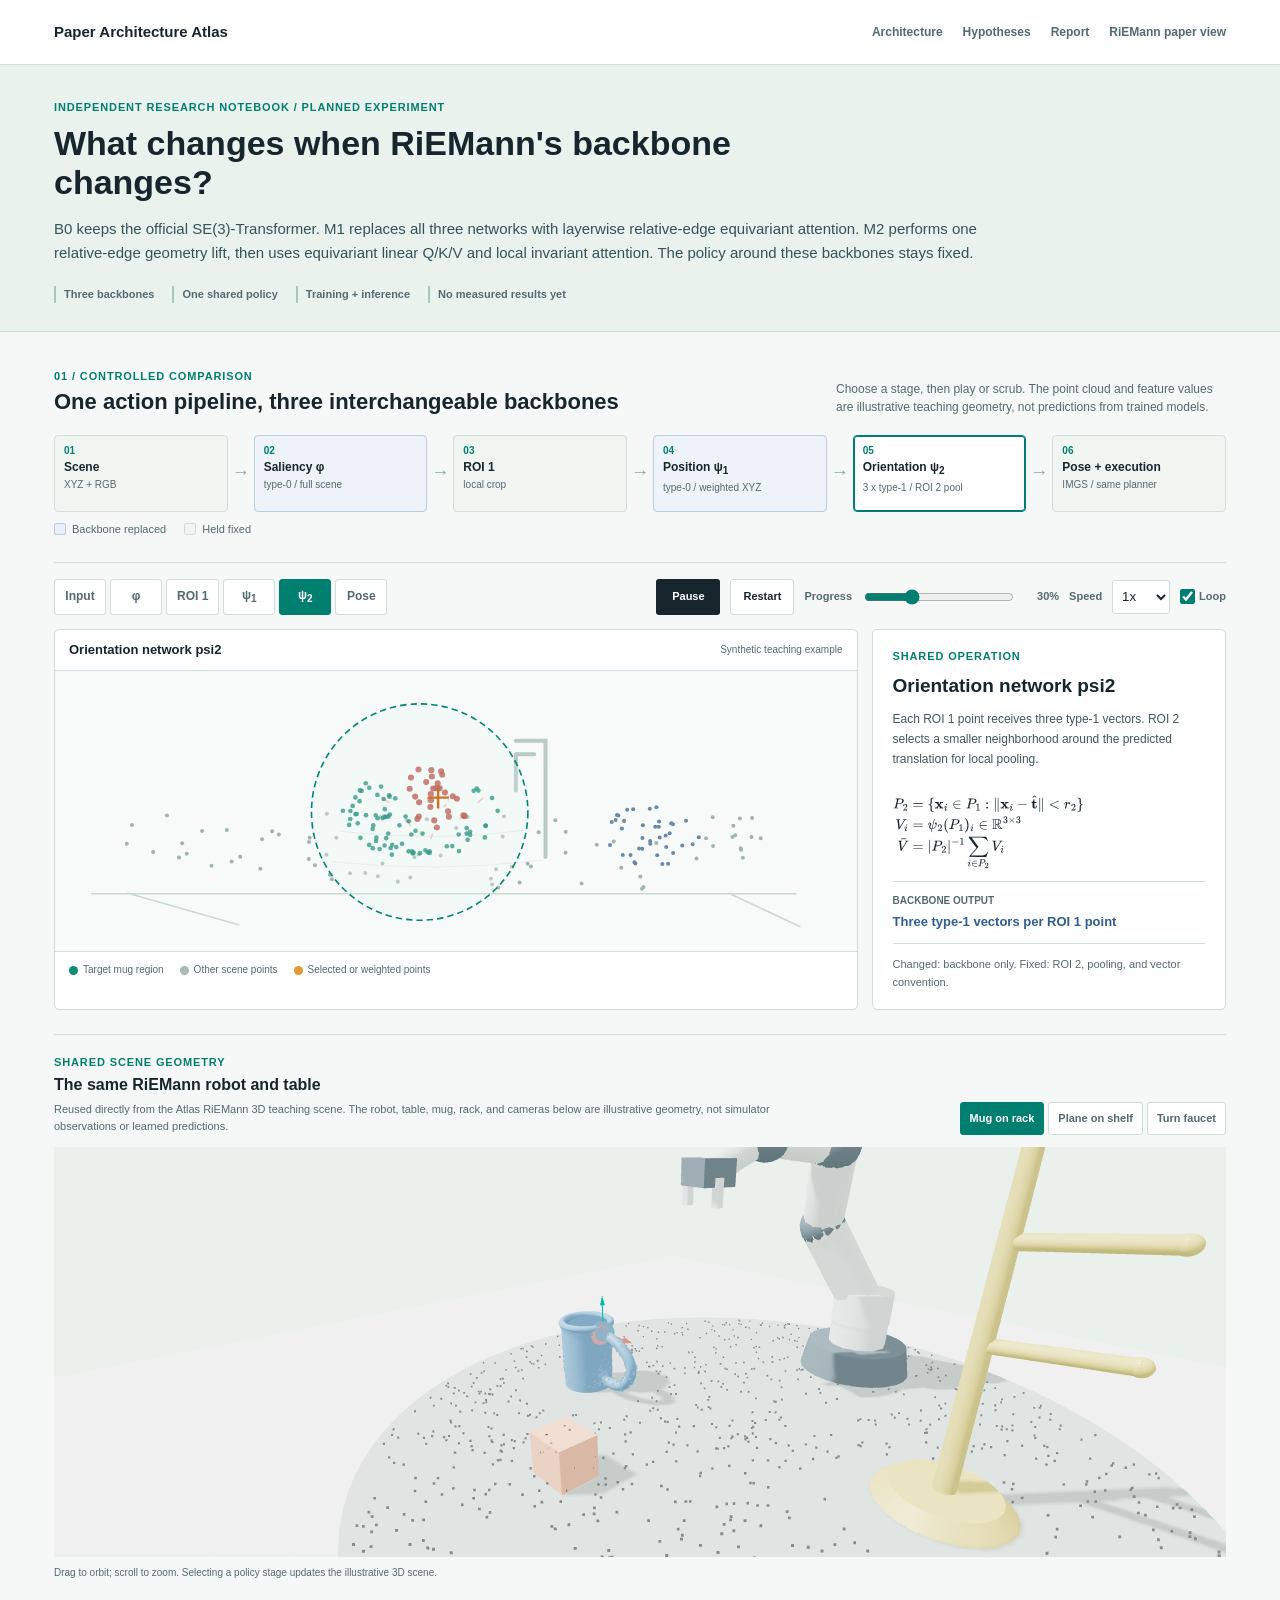
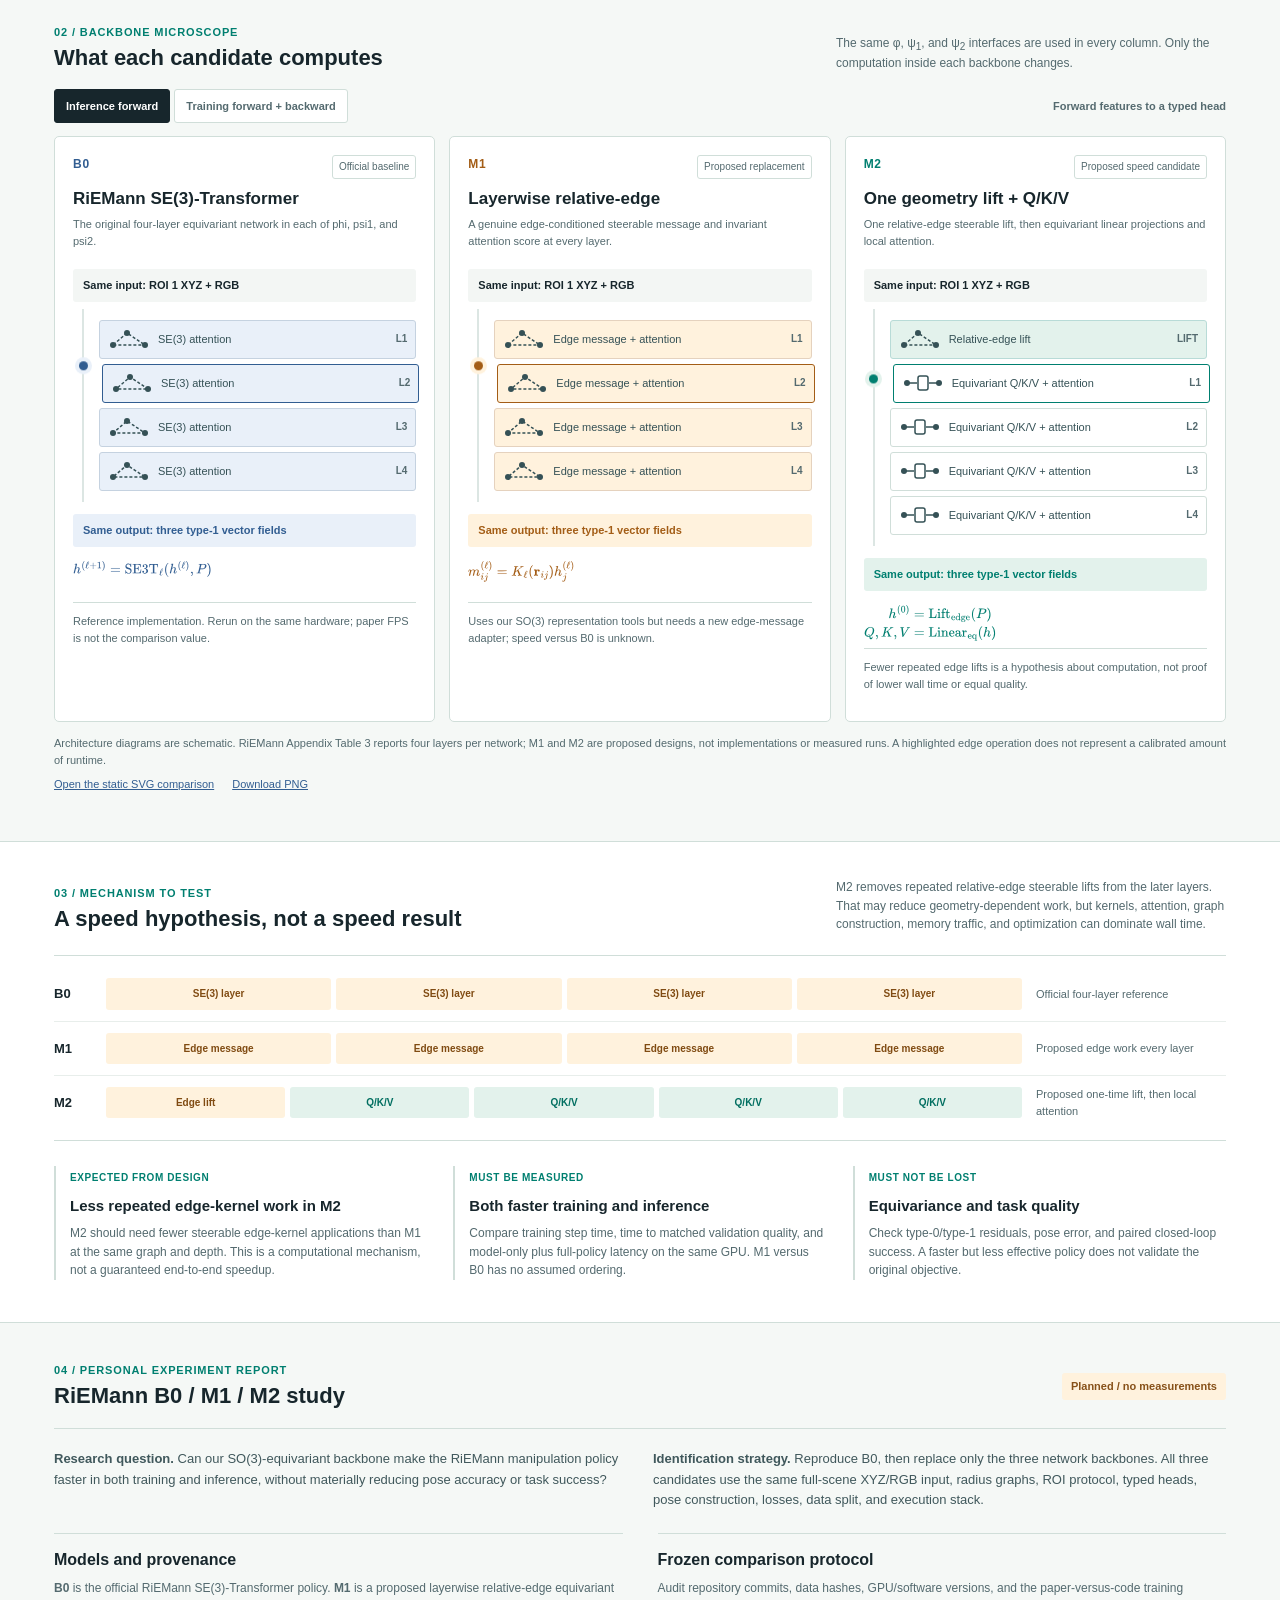
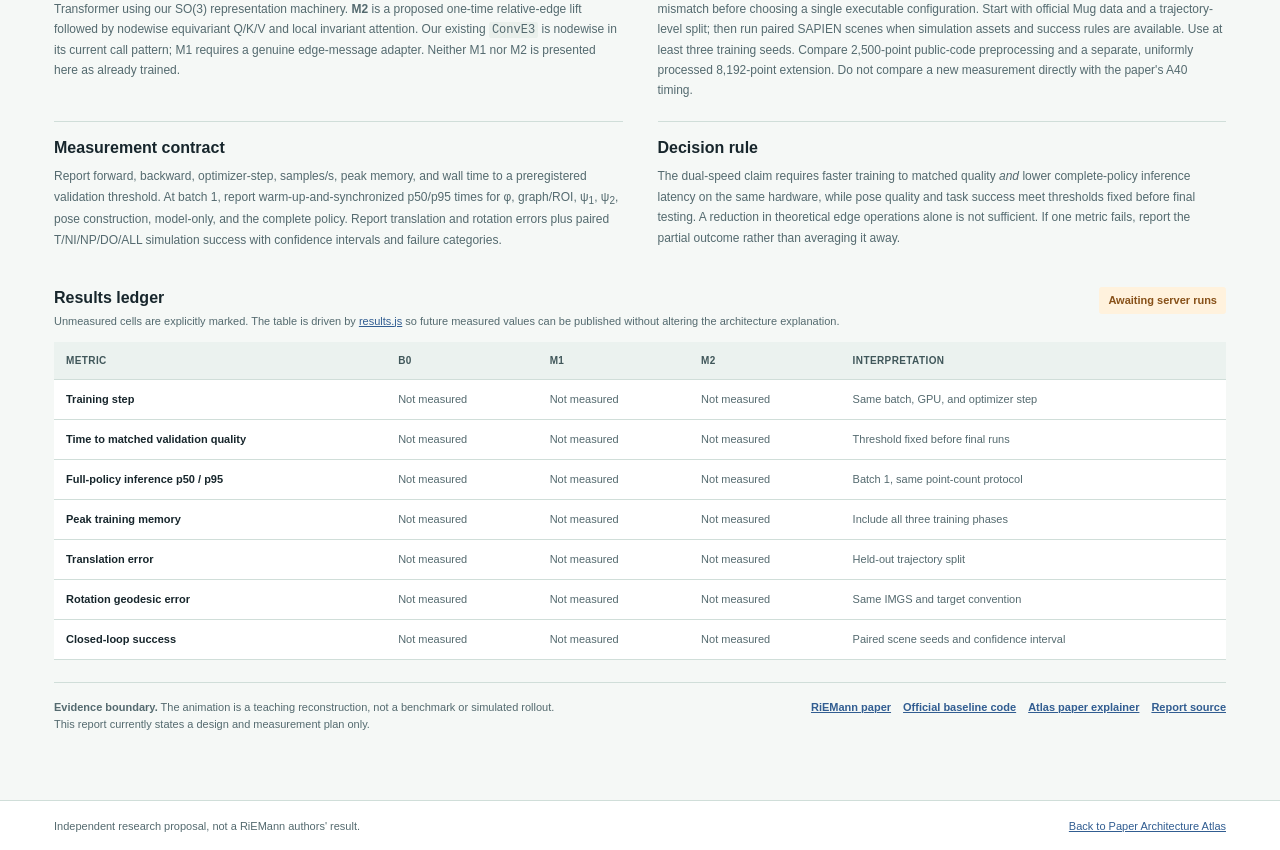
==== experiments/riemann-backbone-comparison/index.html @ 6e5f101c "Add RiEMann backbone experiment explorer" ====
<!doctype html>
<html lang="en">
<head>
  <meta charset="utf-8">
  <meta name="viewport" content="width=device-width, initial-scale=1">
  <meta name="description" content="An interactive research report comparing the RiEMann baseline with two proposed equivariant backbones.">
  <title>RiEMann B0 / M1 / M2 | Independent Experiment</title>
  <link rel="icon" href="../../favicon.svg" type="image/svg+xml">
  <link rel="stylesheet" href="styles.css?v=1">
  <script>window.MathJax = {tex: {inlineMath: [['\\(', '\\)']]}, svg: {fontCache: 'local'}, startup: {typeset: false}};</script>
  <script src="../../papers/riemann/vendor/three.min.js" defer></script>
  <script src="../../shared/riemann-scene3d.js?v=experiment-20261009" defer></script>
  <script src="../../papers/riemann/vendor/mathjax-tex-svg.min.js" defer></script>
  <script src="results.js?v=1" defer></script>
  <script src="app.js?v=1" defer></script>
</head>
<body>
  <header class="site-header">
    <div class="header-inner">
      <a class="brand" href="../../">Paper Architecture Atlas</a>
      <nav aria-label="Page navigation">
        <a href="#comparison">Architecture</a>
        <a href="#hypotheses">Hypotheses</a>
        <a href="#report">Report</a>
        <a href="../../papers/riemann/">RiEMann paper view</a>
      </nav>
    </div>
  </header>

  <main>
    <section class="intro" aria-labelledby="title">
      <div class="intro-inner">
        <div class="eyebrow">Independent research notebook / planned experiment</div>
        <h1 id="title">What changes when RiEMann's backbone changes?</h1>
        <p class="lead">B0 keeps the official SE(3)-Transformer. M1 replaces all three networks with layerwise relative-edge equivariant attention. M2 performs one relative-edge geometry lift, then uses equivariant linear Q/K/V and local invariant attention. The policy around these backbones stays fixed.</p>
        <div class="intro-meta"><span>Three backbones</span><span>One shared policy</span><span>Training + inference</span><span>No measured results yet</span></div>
      </div>
    </section>

    <section class="comparison content" id="comparison" aria-labelledby="comparison-title">
      <div class="section-heading"><div><div class="eyebrow">01 / Controlled comparison</div><h2 id="comparison-title">One action pipeline, three interchangeable backbones</h2></div><p>Choose a stage, then play or scrub. The point cloud and feature values are illustrative teaching geometry, not predictions from trained models.</p></div>
      <div class="pipeline" aria-label="Shared RiEMann policy pipeline">
        <div class="pipe-segment" data-pipe="input"><span class="pipe-index">01</span><strong>Scene</strong><small>XYZ + RGB</small></div>
        <div class="pipe-arrow" aria-hidden="true">&rarr;</div>
        <div class="pipe-segment replace" data-pipe="phi"><span class="pipe-index">02</span><strong>Saliency &phi;</strong><small>type-0 / full scene</small></div>
        <div class="pipe-arrow" aria-hidden="true">&rarr;</div>
        <div class="pipe-segment" data-pipe="roi1"><span class="pipe-index">03</span><strong>ROI 1</strong><small>local crop</small></div>
        <div class="pipe-arrow" aria-hidden="true">&rarr;</div>
        <div class="pipe-segment replace" data-pipe="psi1"><span class="pipe-index">04</span><strong>Position &psi;<sub>1</sub></strong><small>type-0 / weighted XYZ</small></div>
        <div class="pipe-arrow" aria-hidden="true">&rarr;</div>
        <div class="pipe-segment replace" data-pipe="psi2"><span class="pipe-index">05</span><strong>Orientation &psi;<sub>2</sub></strong><small>3 x type-1 / ROI 2 pool</small></div>
        <div class="pipe-arrow" aria-hidden="true">&rarr;</div>
        <div class="pipe-segment" data-pipe="pose"><span class="pipe-index">06</span><strong>Pose + execution</strong><small>IMGS / same planner</small></div>
      </div>
      <div class="pipeline-legend"><span><i class="legend-key replaced"></i>Backbone replaced</span><span><i class="legend-key fixed"></i>Held fixed</span></div>

      <div class="lab-toolbar">
        <div class="stage-buttons" role="group" aria-label="Inspect policy stage">
          <button type="button" data-stage="input" aria-pressed="false">Input</button>
          <button type="button" data-stage="phi" aria-pressed="true">&phi;</button>
          <button type="button" data-stage="roi1" aria-pressed="false">ROI 1</button>
          <button type="button" data-stage="psi1" aria-pressed="false">&psi;<sub>1</sub></button>
          <button type="button" data-stage="psi2" aria-pressed="false">&psi;<sub>2</sub></button>
          <button type="button" data-stage="pose" aria-pressed="false">Pose</button>
        </div>
        <div class="playback"><button type="button" id="play" aria-label="Play animation">Pause</button><button type="button" id="restart" aria-label="Restart animation">Restart</button><label for="scrub">Progress</label><input id="scrub" type="range" min="0" max="100" value="30"><output id="progress-value" for="scrub">30%</output><label for="speed">Speed</label><select id="speed" aria-label="Playback speed"><option value="0.5">0.5x</option><option value="1" selected>1x</option><option value="1.5">1.5x</option></select><label class="loop-label" for="loop"><input id="loop" type="checkbox" checked>Loop</label></div>
      </div>
      <div class="scene-grid">
        <div class="scene-wrap"><div class="scene-top"><strong id="scene-title">Saliency on the full scene</strong><span>Synthetic teaching example</span></div><svg id="scene" viewBox="0 0 1000 350" role="img" aria-label="Animated point cloud showing the selected RiEMann policy stage"><title>Illustrative policy representation</title><desc>Synthetic scene points change emphasis as saliency, region selection, translation, orientation, and final pose are inspected.</desc></svg><div class="scene-bottom"><span><i class="dot target"></i>Target mug region</span><span><i class="dot background"></i>Other scene points</span><span><i class="dot chosen"></i>Selected or weighted points</span></div></div>
        <aside class="stage-detail" aria-live="polite"><div class="eyebrow">Shared operation</div><h3 id="stage-title">Saliency network &phi;</h3><p id="stage-description"></p><div class="stage-formula" id="stage-formula" aria-label="Current stage equation"></div><div class="typed-output"><span>Backbone output</span><strong id="stage-output"></strong></div><p class="stage-boundary" id="stage-boundary"></p></aside>
      </div>
      <div class="robot-context"><div class="robot-heading"><div><div class="eyebrow">Shared scene geometry</div><h3>The same RiEMann robot and table</h3><p>Reused directly from the Atlas RiEMann 3D teaching scene. The robot, table, mug, rack, and cameras below are illustrative geometry, not simulator observations or learned predictions.</p></div><div class="task-buttons" role="group" aria-label="Illustrative manipulation task"><button type="button" data-task="mug" aria-pressed="true">Mug on rack</button><button type="button" data-task="plane" aria-pressed="false">Plane on shelf</button><button type="button" data-task="faucet" aria-pressed="false">Turn faucet</button></div></div><div id="robot-scene" role="img" aria-label="Reusable three-dimensional RiEMann robot and table scene"></div><p class="robot-hint">Drag to orbit; scroll to zoom. Selecting a policy stage updates the illustrative 3D scene.</p><p id="robot-error" role="alert" hidden>3D rendering is unavailable in this browser. The architecture and 2D policy animation above remain available.</p></div>

      <div class="section-heading backbone-heading"><div><div class="eyebrow">02 / Backbone microscope</div><h2>What each candidate computes</h2></div><p>The same &phi;, &psi;<sub>1</sub>, and &psi;<sub>2</sub> interfaces are used in every column. Only the computation inside each backbone changes.</p></div>
      <div class="mode-row"><div class="mode-buttons" role="group" aria-label="Inspect inference or training flow"><button type="button" data-mode="inference" aria-pressed="true">Inference forward</button><button type="button" data-mode="training" aria-pressed="false">Training forward + backward</button></div><span id="flow-phase" aria-live="polite">Forward features to a typed head</span></div>
      <div class="model-grid" id="model-grid"></div>
      <div class="training-flow" id="training-flow" hidden><div><b>Same demonstration supervision</b><span>Target center and orientation axes supervise the same type-0 and type-1 heads.</span></div><div><b>Same losses, reverse gradient flow</b><span>Gradients update each candidate backbone; discrete ROI selection remains a control boundary, not a gradient path.</span></div></div>
      <p class="diagram-note">Architecture diagrams are schematic. RiEMann Appendix Table 3 reports four layers per network; M1 and M2 are proposed designs, not implementations or measured runs. A highlighted edge operation does not represent a calibrated amount of runtime.</p>
      <div class="static-link"><a href="architecture.svg">Open the static SVG comparison</a><a href="architecture.png">Download PNG</a></div>
    </section>

    <section class="hypotheses-band" id="hypotheses" aria-labelledby="hypotheses-title"><div class="content">
      <div class="section-heading"><div><div class="eyebrow">03 / Mechanism to test</div><h2 id="hypotheses-title">A speed hypothesis, not a speed result</h2></div><p>M2 removes repeated relative-edge steerable lifts from the later layers. That may reduce geometry-dependent work, but kernels, attention, graph construction, memory traffic, and optimization can dominate wall time.</p></div>
      <div class="work-pattern" aria-label="Schematic placement of edge-conditioned operations">
        <div class="work-row"><b>B0</b><div class="work-slots"><span class="edge-slot">SE(3) layer</span><span class="edge-slot">SE(3) layer</span><span class="edge-slot">SE(3) layer</span><span class="edge-slot">SE(3) layer</span></div><small>Official four-layer reference</small></div>
        <div class="work-row"><b>M1</b><div class="work-slots"><span class="edge-slot">Edge message</span><span class="edge-slot">Edge message</span><span class="edge-slot">Edge message</span><span class="edge-slot">Edge message</span></div><small>Proposed edge work every layer</small></div>
        <div class="work-row"><b>M2</b><div class="work-slots"><span class="edge-slot">Edge lift</span><span class="linear-slot">Q/K/V</span><span class="linear-slot">Q/K/V</span><span class="linear-slot">Q/K/V</span><span class="linear-slot">Q/K/V</span></div><small>Proposed one-time lift, then local attention</small></div>
      </div>
      <div class="hypothesis-grid"><div><span class="hypothesis-label">Expected from design</span><h3>Less repeated edge-kernel work in M2</h3><p>M2 should need fewer steerable edge-kernel applications than M1 at the same graph and depth. This is a computational mechanism, not a guaranteed end-to-end speedup.</p></div><div><span class="hypothesis-label">Must be measured</span><h3>Both faster training and inference</h3><p>Compare training step time, time to matched validation quality, and model-only plus full-policy latency on the same GPU. M1 versus B0 has no assumed ordering.</p></div><div><span class="hypothesis-label">Must not be lost</span><h3>Equivariance and task quality</h3><p>Check type-0/type-1 residuals, pose error, and paired closed-loop success. A faster but less effective policy does not validate the original objective.</p></div></div>
    </div></section>

    <article class="report content" id="report" aria-labelledby="report-title">
      <div class="section-heading"><div><div class="eyebrow">04 / Personal experiment report</div><h2 id="report-title">RiEMann B0 / M1 / M2 study</h2></div><span class="status" id="report-status">Planned / no measurements</span></div>
      <div class="report-lead"><p><strong>Research question.</strong> Can our SO(3)-equivariant backbone make the RiEMann manipulation policy faster in both training and inference, without materially reducing pose accuracy or task success?</p><p><strong>Identification strategy.</strong> Reproduce B0, then replace only the three network backbones. All three candidates use the same full-scene XYZ/RGB input, radius graphs, ROI protocol, typed heads, pose construction, losses, data split, and execution stack.</p></div>
      <div class="report-sections">
        <section><h3>Models and provenance</h3><p><b>B0</b> is the official RiEMann SE(3)-Transformer policy. <b>M1</b> is a proposed layerwise relative-edge equivariant Transformer using our SO(3) representation machinery. <b>M2</b> is a proposed one-time relative-edge lift followed by nodewise equivariant Q/K/V and local invariant attention. Our existing <code>ConvE3</code> is nodewise in its current call pattern; M1 requires a genuine edge-message adapter. Neither M1 nor M2 is presented here as already trained.</p></section>
        <section><h3>Frozen comparison protocol</h3><p>Audit repository commits, data hashes, GPU/software versions, and the paper-versus-code training mismatch before choosing a single executable configuration. Start with official Mug data and a trajectory-level split; then run paired SAPIEN scenes when simulation assets and success rules are available. Use at least three training seeds. Compare 2,500-point public-code preprocessing and a separate, uniformly processed 8,192-point extension. Do not compare a new measurement directly with the paper's A40 timing.</p></section>
        <section><h3>Measurement contract</h3><p>Report forward, backward, optimizer-step, samples/s, peak memory, and wall time to a preregistered validation threshold. At batch 1, report warm-up-and-synchronized p50/p95 times for &phi;, graph/ROI, &psi;<sub>1</sub>, &psi;<sub>2</sub>, pose construction, model-only, and the complete policy. Report translation and rotation errors plus paired T/NI/NP/DO/ALL simulation success with confidence intervals and failure categories.</p></section>
        <section><h3>Decision rule</h3><p>The dual-speed claim requires faster training to matched quality <em>and</em> lower complete-policy inference latency on the same hardware, while pose quality and task success meet thresholds fixed before final testing. A reduction in theoretical edge operations alone is not sufficient. If one metric fails, report the partial outcome rather than averaging it away.</p></section>
      </div>
      <div class="results-head"><div><h3>Results ledger</h3><p>Unmeasured cells are explicitly marked. The table is driven by <a href="results.js">results.js</a> so future measured values can be published without altering the architecture explanation.</p></div><span class="pending-mark">Awaiting server runs</span></div>
      <div class="table-scroll"><table class="results-table"><thead><tr><th scope="col">Metric</th><th scope="col">B0</th><th scope="col">M1</th><th scope="col">M2</th><th scope="col">Interpretation</th></tr></thead><tbody id="results-body"></tbody></table></div>
      <div class="report-footer"><p><strong>Evidence boundary.</strong> The animation is a teaching reconstruction, not a benchmark or simulated rollout. This report currently states a design and measurement plan only.</p><div class="source-links"><a href="https://arxiv.org/abs/2403.19460" target="_blank" rel="noopener noreferrer">RiEMann paper</a><a href="https://github.com/HeegerGao/RiEMann" target="_blank" rel="noopener noreferrer">Official baseline code</a><a href="../../papers/riemann/">Atlas paper explainer</a><a href="REPORT.md">Report source</a></div></div>
    </article>
  </main>
  <footer><div class="footer-inner"><span>Independent research proposal, not a RiEMann authors' result.</span><a href="../../">Back to Paper Architecture Atlas</a></div></footer>
</body>
</html>
---- experiments/riemann-backbone-comparison/styles.css ----
:root{--ink:#17262c;--muted:#546a6f;--line:#d0ded9;--paper:#f5f8f6;--white:#fff;--teal:#007f70;--teal-soft:#e3f2ec;--blue:#315d91;--blue-soft:#e9f0f9;--amber:#a35d16;--amber-soft:#fff2dd;--coral:#b84d43;--coral-soft:#faecea}
*{box-sizing:border-box}
html{scroll-behavior:smooth}
body{margin:0;background:var(--paper);color:var(--ink);font:14px/1.55 -apple-system,BlinkMacSystemFont,"Segoe UI",sans-serif}
button,input{font:inherit}
button{cursor:pointer}
button:focus-visible,input:focus-visible,a:focus-visible{outline:3px solid #76b8a9;outline-offset:3px}
a{color:var(--blue)}
h1,h2,h3,p{margin-top:0}
h1{font-size:34px;line-height:1.14;letter-spacing:0;margin:8px 0 15px;max-width:800px}
h2{font-size:22px;line-height:1.3;margin:3px 0 0;letter-spacing:0}
h3{font-size:16px;line-height:1.35;letter-spacing:0}
.content,.header-inner,.intro-inner,.footer-inner{max-width:1220px;margin:auto}
.site-header{background:var(--white);border-bottom:1px solid var(--line)}
.header-inner{min-height:64px;padding:0 24px;display:flex;align-items:center;justify-content:space-between;gap:22px}
.brand{font-size:15px;font-weight:750;text-decoration:none;color:var(--ink);white-space:nowrap}
nav{display:flex;align-items:center;gap:20px;flex-wrap:wrap}
nav a{text-decoration:none;color:var(--muted);font-size:12px;font-weight:650}
nav a:hover{color:var(--teal)}
.eyebrow{font-size:11px;font-weight:800;letter-spacing:.08em;text-transform:uppercase;color:var(--teal)}
.intro{background:#eaf2ee;border-bottom:1px solid var(--line)}
.intro-inner{padding:34px 24px 28px}
.lead{font-size:15px;line-height:1.65;max-width:940px;color:#355257;margin-bottom:0}
.intro-meta{display:flex;gap:18px;flex-wrap:wrap;margin-top:20px;color:var(--muted);font-size:11px;font-weight:700}
.intro-meta span{border-left:2px solid #a6c9be;padding-left:8px}
.comparison{padding:36px 24px 48px}
.section-heading{display:flex;justify-content:space-between;align-items:end;gap:30px;margin-bottom:18px}
.section-heading p{color:var(--muted);font-size:12px;max-width:390px;margin:0}
.pipeline{display:flex;align-items:stretch;gap:4px;width:100%}
.pipe-segment{min-width:0;flex:1;background:#f1f5f2;border:1px solid var(--line);border-radius:4px;padding:9px 9px 8px;min-height:77px;display:flex;flex-direction:column;transition:background .25s,border-color .25s,box-shadow .25s}
.pipe-segment.replace{background:#edf3f9;border-color:#b8cde1}
.pipe-segment.is-active{background:#fff;border-color:var(--teal);box-shadow:inset 0 0 0 1px var(--teal)}
.pipe-index{font-size:10px;font-weight:800;color:var(--teal);line-height:1.1}
.pipe-segment strong{font-size:12px;line-height:1.25;margin:4px 0}
.pipe-segment small{font-size:10px;color:var(--muted);line-height:1.25}
.pipe-arrow{align-self:center;color:#8ba5a3;font-size:18px;flex:none}
.pipeline-legend{display:flex;gap:18px;margin:9px 0 24px;font-size:11px;color:var(--muted)}
.pipeline-legend span{display:inline-flex;gap:6px;align-items:center}
.legend-key{width:12px;height:12px;border-radius:2px;border:1px solid var(--line)}
.legend-key.replaced{background:var(--blue-soft);border-color:#b8cde1}
.legend-key.fixed{background:#f1f5f2}
.lab-toolbar{display:flex;align-items:center;justify-content:space-between;gap:20px;flex-wrap:wrap;border-top:1px solid var(--line);padding-top:16px;margin-bottom:14px}
.stage-buttons{display:flex;flex-wrap:wrap;gap:4px}
.stage-buttons button{background:var(--white);color:var(--muted);border:1px solid var(--line);border-radius:3px;min-width:52px;height:36px;padding:0 10px;font-weight:700;font-size:12px}
.stage-buttons button[aria-pressed="true"]{background:var(--teal);border-color:var(--teal);color:var(--white)}
.playback{display:flex;align-items:center;gap:10px;font-size:11px;color:var(--muted);font-weight:700}
.playback button{height:36px;min-width:64px;background:var(--ink);color:var(--white);border:0;border-radius:3px;padding:0 12px;font-weight:700}
.playback #restart{background:var(--white);color:var(--ink);border:1px solid var(--line)}
.playback input{width:150px;accent-color:var(--teal)}
.playback output{min-width:33px;text-align:right;font-variant-numeric:tabular-nums}
.playback select{height:34px;border:1px solid var(--line);background:var(--white);color:var(--ink);border-radius:3px;padding:0 5px}
.loop-label{display:flex;align-items:center;gap:4px;white-space:nowrap}
.loop-label input{width:15px;height:15px;margin:0}
.scene-grid{display:grid;grid-template-columns:minmax(0,1.7fr) minmax(250px,.75fr);gap:14px}
.scene-wrap{background:#fff;border:1px solid var(--line);border-radius:5px;min-width:0;overflow:hidden}
.scene-top,.scene-bottom{display:flex;align-items:center;justify-content:space-between;gap:12px;flex-wrap:wrap;padding:10px 14px}
.scene-top{border-bottom:1px solid var(--line)}
.scene-top strong{font-size:13px}
.scene-top span,.scene-bottom{font-size:10px;color:var(--muted)}
.scene-bottom{border-top:1px solid var(--line);justify-content:flex-start;gap:16px}
.scene-bottom span{display:flex;align-items:center;gap:5px}
.dot{display:inline-block;width:9px;height:9px;border-radius:50%;background:#a8bbb8}
.dot.target{background:#0a8b76}.dot.chosen{background:#e39a35}
#scene{display:block;width:100%;height:auto;aspect-ratio:1000/350;background:#f7faf8}
.stage-detail{padding:18px 20px;background:var(--white);border:1px solid var(--line);border-radius:5px;display:flex;flex-direction:column}
.stage-detail h3{font-size:19px;margin:8px 0 12px}
.stage-detail p{font-size:12px;color:#40585c;line-height:1.65}
.stage-formula{font-size:12px;color:var(--ink);padding:12px 0;min-height:52px;overflow-x:auto}
.stage-formula mjx-container{margin:0!important}
.typed-output{border-top:1px solid var(--line);border-bottom:1px solid var(--line);padding:11px 0;margin-top:auto;display:flex;flex-direction:column;gap:3px}
.typed-output span{font-size:10px;color:var(--muted);text-transform:uppercase;font-weight:800}
.typed-output strong{font-size:13px;color:var(--blue)}
.stage-detail .stage-boundary{margin:11px 0 0;color:var(--muted);font-size:11px}
.robot-context{margin-top:24px;padding-top:19px;border-top:1px solid var(--line)}
.robot-heading{display:flex;align-items:end;justify-content:space-between;gap:18px;margin-bottom:12px}
.robot-heading h3{font-size:16px;margin:3px 0 5px}
.robot-heading p{font-size:11px;color:var(--muted);max-width:720px;margin:0}
.task-buttons{display:flex;gap:4px;flex-wrap:wrap}
.task-buttons button{background:var(--white);border:1px solid var(--line);border-radius:3px;padding:7px 9px;color:var(--muted);font-size:11px;font-weight:700;white-space:nowrap}
.task-buttons button[aria-pressed="true"]{background:var(--teal);border-color:var(--teal);color:var(--white)}
#robot-scene{position:relative;width:100%;height:410px;background:#eaf0ec;overflow:hidden}
#robot-scene canvas{display:block;width:100%;height:100%;touch-action:none}
.robot-hint{font-size:10px;color:var(--muted);margin:8px 0 0}
#robot-error{font-size:11px;color:var(--coral);margin:8px 0}
.backbone-heading{margin-top:44px}
.mode-row{display:flex;align-items:center;justify-content:space-between;gap:15px;margin:-2px 0 13px;flex-wrap:wrap}
.mode-buttons{display:flex;gap:4px}
.mode-buttons button{height:34px;padding:0 11px;border:1px solid var(--line);border-radius:3px;background:var(--white);color:var(--muted);font-size:11px;font-weight:750}
.mode-buttons button[aria-pressed="true"]{background:var(--ink);border-color:var(--ink);color:var(--white)}
#flow-phase{font-size:11px;color:var(--muted);font-weight:700}
.model-grid{display:grid;grid-template-columns:repeat(3,minmax(0,1fr));gap:14px}
.model-card{position:relative;overflow:hidden;background:var(--white);border:1px solid var(--line);border-radius:5px;min-width:0;padding:18px 18px 15px}
.model-card[data-model="B0"]{--model:#315d91;--model-soft:#e9f0f9}
.model-card[data-model="M1"]{--model:#a35d16;--model-soft:#fff2dd}
.model-card[data-model="M2"]{--model:#007f70;--model-soft:#e3f2ec}
.model-head{display:flex;align-items:start;justify-content:space-between;gap:8px}
.model-code{font-size:12px;font-weight:800;color:var(--model);letter-spacing:.06em}
.model-kind{font-size:10px;color:var(--muted);border:1px solid var(--line);padding:3px 6px;border-radius:3px;white-space:nowrap}
.model-card h3{font-size:17px;margin:9px 0 5px}
.model-sub{font-size:11px;color:var(--muted);min-height:36px;margin-bottom:17px}
.model-input,.model-output{padding:8px 10px;border-radius:3px;background:#f3f6f4;font-size:11px;font-weight:700;color:var(--ink)}
.model-output{background:var(--model-soft);color:var(--model);margin-top:12px}
.operator-stack{position:relative;padding:6px 0 6px 15px;border-left:2px solid #dce6e3;margin:7px 0 7px 9px}
.operator{position:relative;min-height:39px;display:flex;align-items:center;gap:8px;padding:4px 8px;margin:5px 0;border:1px solid var(--line);border-radius:3px;font-size:11px;color:#355156;transition:background .18s,border-color .18s,transform .18s}
.operator.edge{background:var(--model-soft);border-color:color-mix(in srgb,var(--model) 28%,white)}
.operator.is-pulsing{border-color:var(--model);transform:translateX(3px)}
.operator svg{width:42px;height:26px;flex:none;overflow:visible}
.operator .layer-number{margin-left:auto;color:var(--muted);font-size:10px;font-weight:800}
.operator-stack .signal{position:absolute;z-index:3;width:9px;height:9px;border-radius:50%;background:var(--model);left:-5.5px;top:0;box-shadow:0 0 0 4px var(--model-soft);transform:translateY(var(--signal-y,0px));will-change:transform}
.model-card.is-backward .operator-stack .signal{background:var(--coral);box-shadow:0 0 0 4px var(--coral-soft)}
.model-card.is-backward .operator.is-pulsing{border-color:var(--coral);background:var(--coral-soft)}
.model-card.is-irrelevant .signal{visibility:hidden}
.model-card.is-irrelevant .operator{opacity:.65}
.model-equation{font:11px/1.5 ui-monospace,SFMono-Regular,Consolas,monospace;color:var(--model);margin:14px 0 0;min-height:33px}
.model-equation mjx-container{font-size:105%!important;color:var(--model)}
.model-caution{border-top:1px solid var(--line);padding-top:10px;color:var(--muted);font-size:11px;min-height:58px;margin:8px 0 0}
.training-flow{display:grid;grid-template-columns:1fr 1fr;gap:18px;margin-top:13px;padding:12px 0;border-top:1px solid var(--line);border-bottom:1px solid var(--line)}
.training-flow[hidden]{display:none}
.training-flow>div{display:flex;flex-direction:column;border-left:2px solid var(--coral);padding-left:10px}
.training-flow b{font-size:11px}
.training-flow span{font-size:11px;color:var(--muted)}
.diagram-note{font-size:11px;color:var(--muted);margin:13px 0 0}
.static-link{display:flex;gap:18px;margin-top:7px;font-size:11px}
.hypotheses-band{background:#fff;border-top:1px solid var(--line);border-bottom:1px solid var(--line)}
.hypotheses-band .content{padding:36px 24px 42px}
.work-pattern{border-top:1px solid var(--line);border-bottom:1px solid var(--line);padding:11px 0;margin:21px 0 25px}
.work-row{display:grid;grid-template-columns:38px minmax(0,1fr) 190px;gap:14px;align-items:center;min-height:54px}
.work-row+.work-row{border-top:1px solid #e8eeeb}
.work-row b{font-size:13px}
.work-row small{font-size:11px;color:var(--muted)}
.work-slots{display:flex;gap:5px}
.work-slots span{min-width:0;flex:1;text-align:center;padding:8px 3px;border-radius:3px;font-size:10px;font-weight:700;white-space:nowrap}
.edge-slot{background:var(--amber-soft);color:#804b12}
.linear-slot{background:var(--teal-soft);color:#006e60}
.hypothesis-grid{display:grid;grid-template-columns:repeat(3,minmax(0,1fr));gap:26px}
.hypothesis-grid>div{border-left:2px solid var(--line);padding-left:14px}
.hypothesis-label{color:var(--teal);font-size:10px;font-weight:800;text-transform:uppercase;letter-spacing:.06em}
.hypothesis-grid h3{font-size:15px;margin:8px 0}
.hypothesis-grid p{font-size:12px;color:var(--muted);margin:0}
.report{padding:39px 24px 55px}
.report .section-heading{align-items:center}
.status,.pending-mark{font-size:11px;font-weight:750;color:#875119;background:var(--amber-soft);padding:5px 9px;border-radius:3px;white-space:nowrap}
.report-lead{display:grid;grid-template-columns:1fr 1fr;gap:26px;border-top:1px solid var(--line);padding-top:20px}
.report-lead p{font-size:13px;color:#40585c}
.report-sections{display:grid;grid-template-columns:1fr 1fr;gap:8px 35px;margin-top:10px}
.report-sections section{border-top:1px solid var(--line);padding-top:15px}
.report-sections h3{margin-bottom:8px}
.report-sections p{color:var(--muted);font-size:12px;line-height:1.7}
code{font:12px ui-monospace,SFMono-Regular,Consolas,monospace;background:#eaf0ec;padding:1px 3px;border-radius:2px}
.results-head{display:flex;justify-content:space-between;align-items:start;gap:20px;margin:25px 0 12px}
.results-head h3{margin-bottom:4px}
.results-head p{font-size:11px;color:var(--muted);margin:0}
.table-scroll{overflow-x:auto}
.results-table{border-collapse:collapse;width:100%;min-width:650px;background:var(--white);font-size:11px}
.results-table th,.results-table td{padding:11px 12px;border-bottom:1px solid var(--line);text-align:left;vertical-align:top}
.results-table th{background:#ebf2ef;color:#40575a;text-transform:uppercase;font-size:10px;letter-spacing:.04em}
.results-table td:nth-child(2),.results-table td:nth-child(3),.results-table td:nth-child(4){font-variant-numeric:tabular-nums;white-space:nowrap;color:var(--muted)}
.results-table td:first-child{font-weight:700}
.results-table td:last-child{color:var(--muted)}
.report-footer{border-top:1px solid var(--line);margin-top:22px;padding-top:16px;display:flex;justify-content:space-between;gap:22px;align-items:start}
.report-footer p{font-size:11px;color:var(--muted);max-width:510px}
.source-links{display:flex;flex-wrap:wrap;gap:12px;font-size:11px;font-weight:700}
footer{background:#fff;border-top:1px solid var(--line)}
.footer-inner{padding:17px 24px;display:flex;justify-content:space-between;gap:15px;font-size:11px;color:var(--muted)}
@media(max-width:980px){.pipeline{overflow-x:auto;padding-bottom:5px}.pipe-segment{flex:0 0 132px}.model-grid{gap:9px}.model-card{padding:13px}.work-row{grid-template-columns:38px minmax(0,1fr)}.work-row small{grid-column:2;margin-top:-7px;margin-bottom:5px}}
@media(max-width:760px){.header-inner{padding:12px 15px;align-items:start;flex-direction:column;gap:8px}nav{gap:14px}.intro-inner{padding:25px 15px}.intro h1{font-size:28px}.comparison,.hypotheses-band .content,.report{padding:28px 15px}.section-heading{display:block}.section-heading p{max-width:none;margin-top:10px}.scene-grid{grid-template-columns:1fr}#scene{aspect-ratio:500/250}.stage-detail{min-height:195px}.robot-heading{display:block}.task-buttons{margin-top:12px}#robot-scene{height:300px}.model-grid{grid-template-columns:1fr}.model-sub,.model-caution,.model-equation{min-height:0}.hypothesis-grid,.training-flow{grid-template-columns:1fr;gap:15px}.report-lead,.report-sections{grid-template-columns:1fr;gap:4px}.report-footer{display:block}.footer-inner{display:block;padding:15px}.footer-inner a{display:block;margin-top:6px}}
@media(max-width:440px){.intro h1{font-size:25px}.stage-buttons{width:100%}.stage-buttons button{flex:1;min-width:42px;padding:0 5px}.playback{width:100%;flex-wrap:wrap}.playback input[type=range]{flex:1;min-width:70px}.scene-top,.scene-bottom{padding:8px 10px}.results-head{display:block}.pending-mark{display:inline-block;margin-top:10px}.work-slots span{font-size:9px;padding:8px 1px}}
@media(prefers-reduced-motion:reduce){html{scroll-behavior:auto}.operator,.pipe-segment{transition:none}}
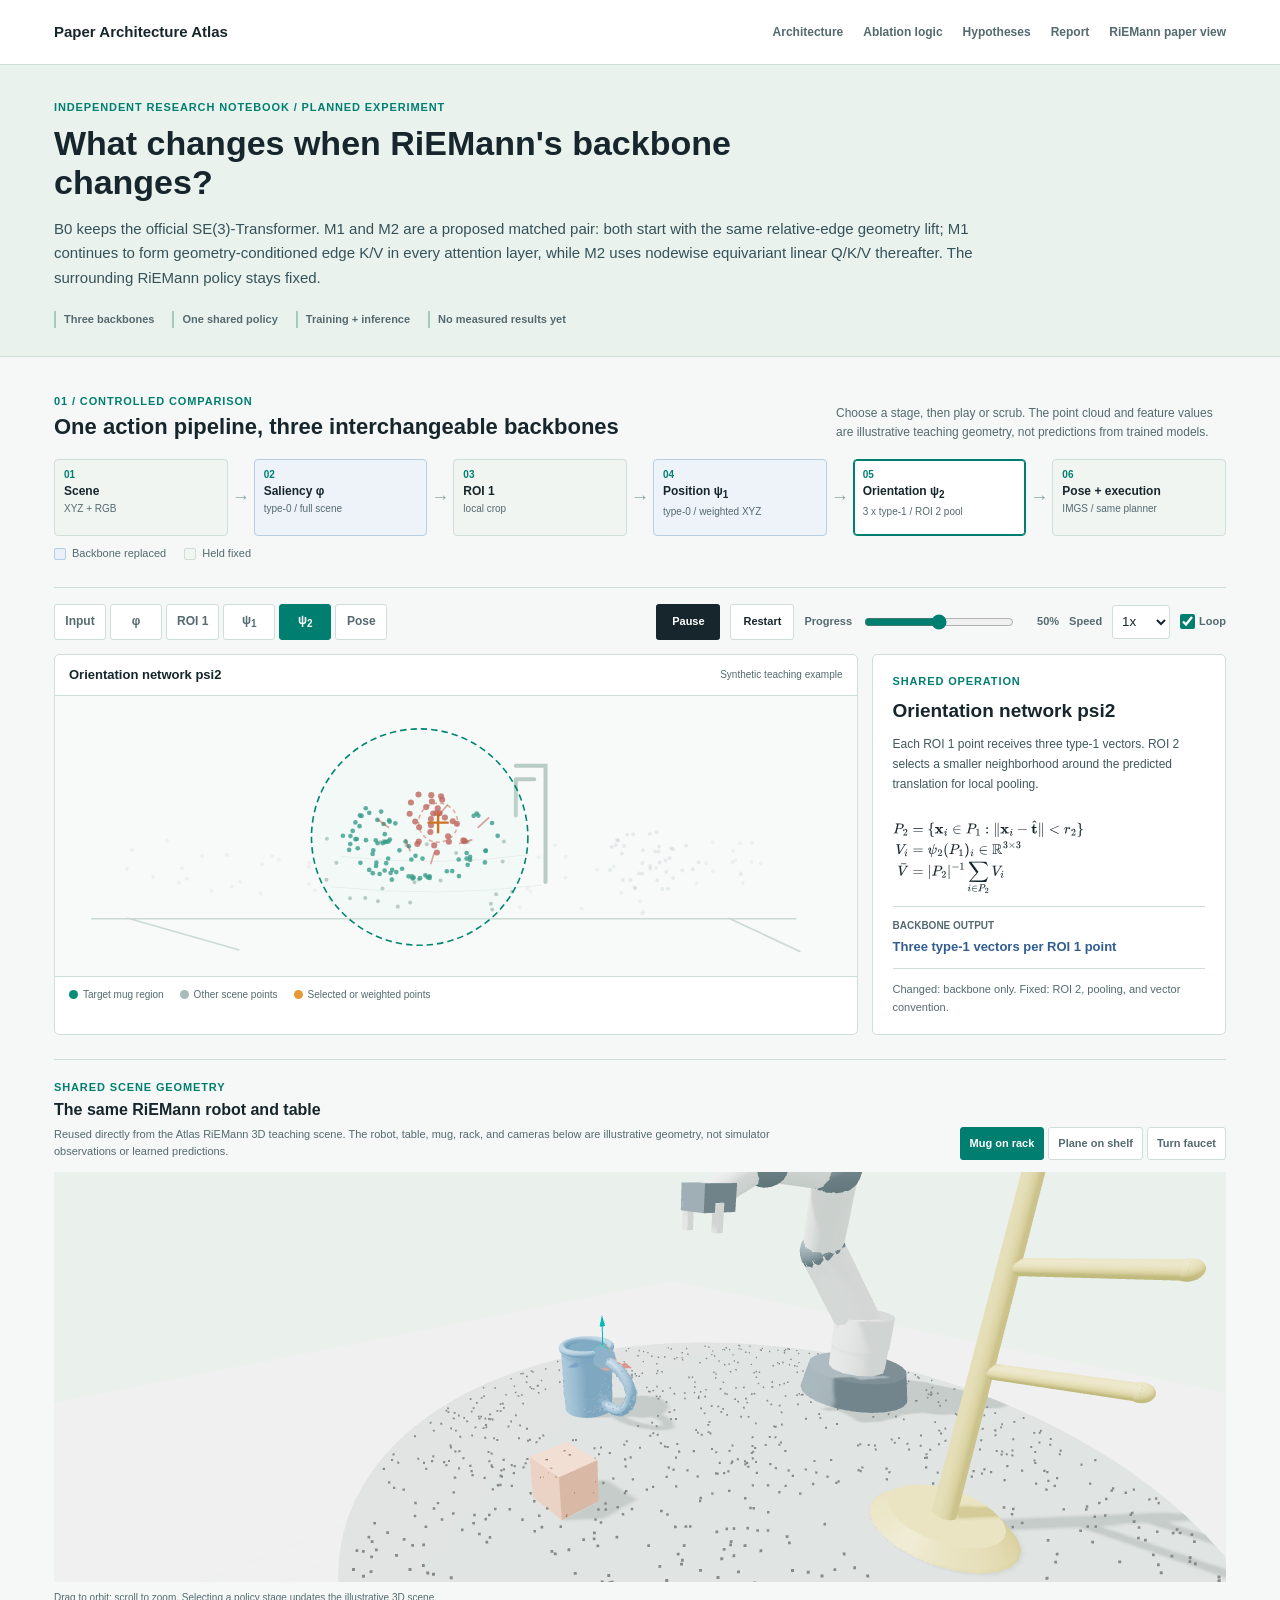
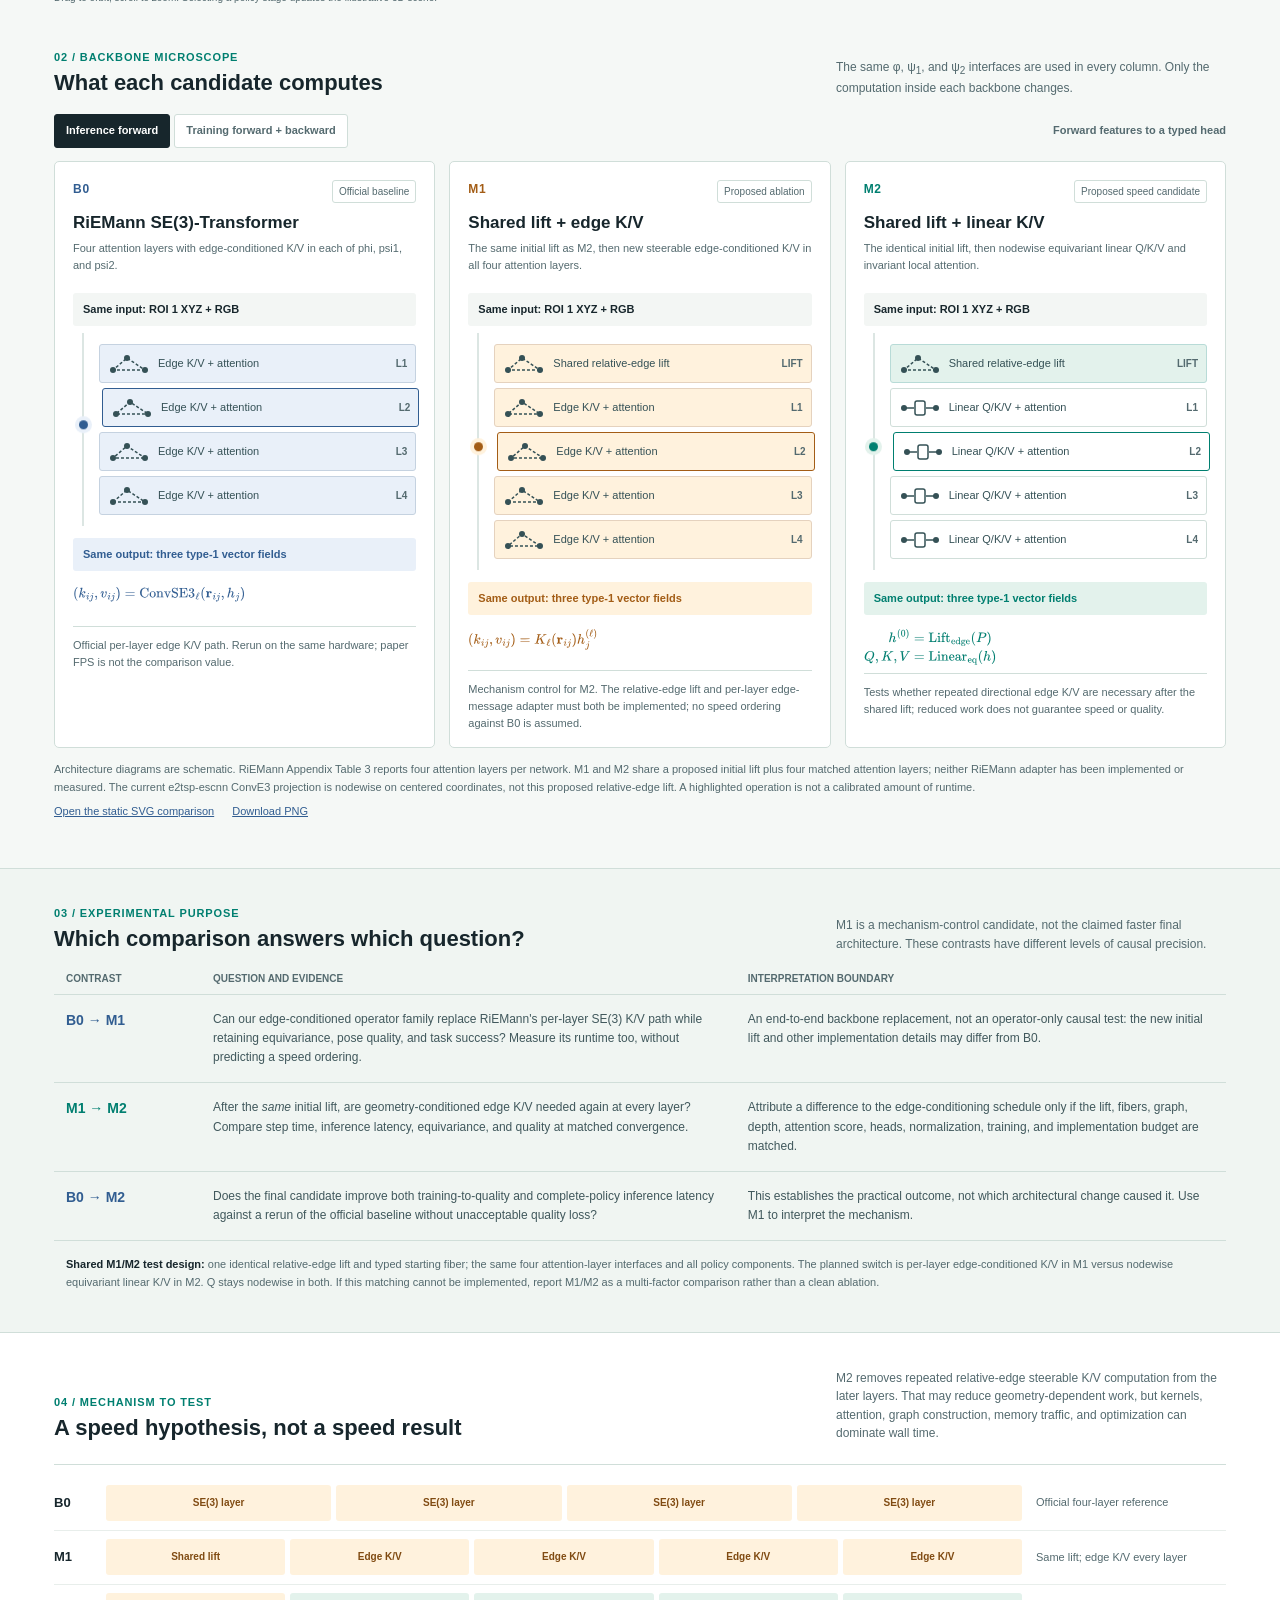
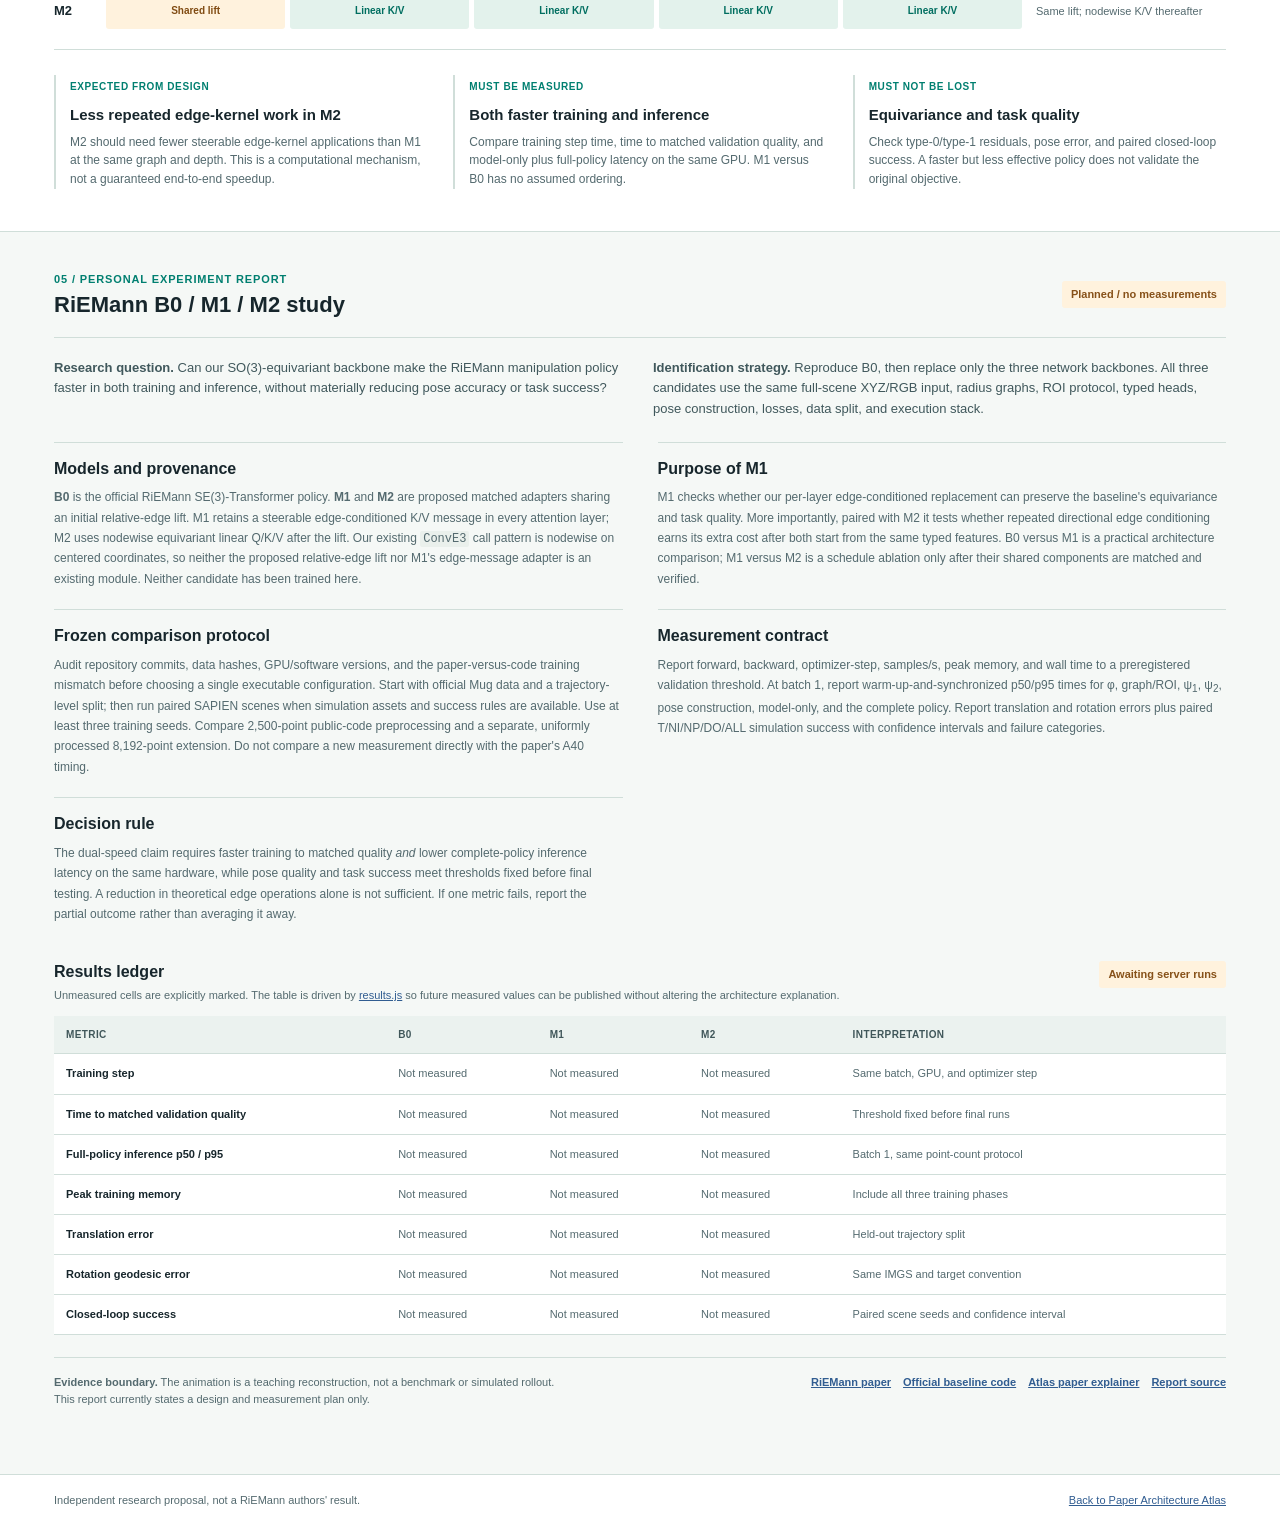
==== commit 9c97f53e: "Clarify RiEMann M1 ablation and matched M2 comparison" ====
--- a/experiments/riemann-backbone-comparison/index.html
+++ b/experiments/riemann-backbone-comparison/index.html
@@ -6,13 +6,13 @@
   <meta name="description" content="An interactive research report comparing the RiEMann baseline with two proposed equivariant backbones.">
   <title>RiEMann B0 / M1 / M2 | Independent Experiment</title>
   <link rel="icon" href="../../favicon.svg" type="image/svg+xml">
-  <link rel="stylesheet" href="styles.css?v=1">
+  <link rel="stylesheet" href="styles.css?v=2">
   <script>window.MathJax = {tex: {inlineMath: [['\\(', '\\)']]}, svg: {fontCache: 'local'}, startup: {typeset: false}};</script>
   <script src="../../papers/riemann/vendor/three.min.js" defer></script>
   <script src="../../shared/riemann-scene3d.js?v=experiment-20261009" defer></script>
   <script src="../../papers/riemann/vendor/mathjax-tex-svg.min.js" defer></script>
   <script src="results.js?v=1" defer></script>
-  <script src="app.js?v=1" defer></script>
+  <script src="app.js?v=2" defer></script>
 </head>
 <body>
   <header class="site-header">
@@ -20,6 +20,7 @@
       <a class="brand" href="../../">Paper Architecture Atlas</a>
       <nav aria-label="Page navigation">
         <a href="#comparison">Architecture</a>
+        <a href="#ablation">Ablation logic</a>
         <a href="#hypotheses">Hypotheses</a>
         <a href="#report">Report</a>
         <a href="../../papers/riemann/">RiEMann paper view</a>
@@ -32,7 +33,7 @@
       <div class="intro-inner">
         <div class="eyebrow">Independent research notebook / planned experiment</div>
         <h1 id="title">What changes when RiEMann's backbone changes?</h1>
-        <p class="lead">B0 keeps the official SE(3)-Transformer. M1 replaces all three networks with layerwise relative-edge equivariant attention. M2 performs one relative-edge geometry lift, then uses equivariant linear Q/K/V and local invariant attention. The policy around these backbones stays fixed.</p>
+        <p class="lead">B0 keeps the official SE(3)-Transformer. M1 and M2 are a proposed matched pair: both start with the same relative-edge geometry lift; M1 continues to form geometry-conditioned edge K/V in every attention layer, while M2 uses nodewise equivariant linear Q/K/V thereafter. The surrounding RiEMann policy stays fixed.</p>
         <div class="intro-meta"><span>Three backbones</span><span>One shared policy</span><span>Training + inference</span><span>No measured results yet</span></div>
       </div>
     </section>
@@ -75,25 +76,35 @@
       <div class="mode-row"><div class="mode-buttons" role="group" aria-label="Inspect inference or training flow"><button type="button" data-mode="inference" aria-pressed="true">Inference forward</button><button type="button" data-mode="training" aria-pressed="false">Training forward + backward</button></div><span id="flow-phase" aria-live="polite">Forward features to a typed head</span></div>
       <div class="model-grid" id="model-grid"></div>
       <div class="training-flow" id="training-flow" hidden><div><b>Same demonstration supervision</b><span>Target center and orientation axes supervise the same type-0 and type-1 heads.</span></div><div><b>Same losses, reverse gradient flow</b><span>Gradients update each candidate backbone; discrete ROI selection remains a control boundary, not a gradient path.</span></div></div>
-      <p class="diagram-note">Architecture diagrams are schematic. RiEMann Appendix Table 3 reports four layers per network; M1 and M2 are proposed designs, not implementations or measured runs. A highlighted edge operation does not represent a calibrated amount of runtime.</p>
+      <p class="diagram-note">Architecture diagrams are schematic. RiEMann Appendix Table 3 reports four attention layers per network. M1 and M2 share a proposed initial lift plus four matched attention layers; neither RiEMann adapter has been implemented or measured. The current e2tsp-escnn ConvE3 projection is nodewise on centered coordinates, not this proposed relative-edge lift. A highlighted operation is not a calibrated amount of runtime.</p>
       <div class="static-link"><a href="architecture.svg">Open the static SVG comparison</a><a href="architecture.png">Download PNG</a></div>
     </section>
 
+    <section class="ablation-band" id="ablation" aria-labelledby="ablation-title"><div class="content">
+      <div class="section-heading"><div><div class="eyebrow">03 / Experimental purpose</div><h2 id="ablation-title">Which comparison answers which question?</h2></div><p>M1 is a mechanism-control candidate, not the claimed faster final architecture. These contrasts have different levels of causal precision.</p></div>
+      <div class="ablation-head" aria-hidden="true"><span>Contrast</span><span>Question and evidence</span><span>Interpretation boundary</span></div>
+      <div class="ablation-row"><strong>B0 &rarr; M1</strong><p>Can our edge-conditioned operator family replace RiEMann's per-layer SE(3) K/V path while retaining equivariance, pose quality, and task success? Measure its runtime too, without predicting a speed ordering.</p><p>An end-to-end backbone replacement, not an operator-only causal test: the new initial lift and other implementation details may differ from B0.</p></div>
+      <div class="ablation-row primary-contrast"><strong>M1 &rarr; M2</strong><p>After the <em>same</em> initial lift, are geometry-conditioned edge K/V needed again at every layer? Compare step time, inference latency, equivariance, and quality at matched convergence.</p><p>Attribute a difference to the edge-conditioning schedule only if the lift, fibers, graph, depth, attention score, heads, normalization, training, and implementation budget are matched.</p></div>
+      <div class="ablation-row"><strong>B0 &rarr; M2</strong><p>Does the final candidate improve both training-to-quality and complete-policy inference latency against a rerun of the official baseline without unacceptable quality loss?</p><p>This establishes the practical outcome, not which architectural change caused it. Use M1 to interpret the mechanism.</p></div>
+      <p class="ablation-footnote"><strong>Shared M1/M2 test design:</strong> one identical relative-edge lift and typed starting fiber; the same four attention-layer interfaces and all policy components. The planned switch is per-layer edge-conditioned K/V in M1 versus nodewise equivariant linear K/V in M2. Q stays nodewise in both. If this matching cannot be implemented, report M1/M2 as a multi-factor comparison rather than a clean ablation.</p>
+    </div></section>
+
     <section class="hypotheses-band" id="hypotheses" aria-labelledby="hypotheses-title"><div class="content">
-      <div class="section-heading"><div><div class="eyebrow">03 / Mechanism to test</div><h2 id="hypotheses-title">A speed hypothesis, not a speed result</h2></div><p>M2 removes repeated relative-edge steerable lifts from the later layers. That may reduce geometry-dependent work, but kernels, attention, graph construction, memory traffic, and optimization can dominate wall time.</p></div>
+      <div class="section-heading"><div><div class="eyebrow">04 / Mechanism to test</div><h2 id="hypotheses-title">A speed hypothesis, not a speed result</h2></div><p>M2 removes repeated relative-edge steerable K/V computation from the later layers. That may reduce geometry-dependent work, but kernels, attention, graph construction, memory traffic, and optimization can dominate wall time.</p></div>
       <div class="work-pattern" aria-label="Schematic placement of edge-conditioned operations">
         <div class="work-row"><b>B0</b><div class="work-slots"><span class="edge-slot">SE(3) layer</span><span class="edge-slot">SE(3) layer</span><span class="edge-slot">SE(3) layer</span><span class="edge-slot">SE(3) layer</span></div><small>Official four-layer reference</small></div>
-        <div class="work-row"><b>M1</b><div class="work-slots"><span class="edge-slot">Edge message</span><span class="edge-slot">Edge message</span><span class="edge-slot">Edge message</span><span class="edge-slot">Edge message</span></div><small>Proposed edge work every layer</small></div>
-        <div class="work-row"><b>M2</b><div class="work-slots"><span class="edge-slot">Edge lift</span><span class="linear-slot">Q/K/V</span><span class="linear-slot">Q/K/V</span><span class="linear-slot">Q/K/V</span><span class="linear-slot">Q/K/V</span></div><small>Proposed one-time lift, then local attention</small></div>
+        <div class="work-row"><b>M1</b><div class="work-slots"><span class="edge-slot">Shared lift</span><span class="edge-slot">Edge K/V</span><span class="edge-slot">Edge K/V</span><span class="edge-slot">Edge K/V</span><span class="edge-slot">Edge K/V</span></div><small>Same lift; edge K/V every layer</small></div>
+        <div class="work-row"><b>M2</b><div class="work-slots"><span class="edge-slot">Shared lift</span><span class="linear-slot">Linear K/V</span><span class="linear-slot">Linear K/V</span><span class="linear-slot">Linear K/V</span><span class="linear-slot">Linear K/V</span></div><small>Same lift; nodewise K/V thereafter</small></div>
       </div>
       <div class="hypothesis-grid"><div><span class="hypothesis-label">Expected from design</span><h3>Less repeated edge-kernel work in M2</h3><p>M2 should need fewer steerable edge-kernel applications than M1 at the same graph and depth. This is a computational mechanism, not a guaranteed end-to-end speedup.</p></div><div><span class="hypothesis-label">Must be measured</span><h3>Both faster training and inference</h3><p>Compare training step time, time to matched validation quality, and model-only plus full-policy latency on the same GPU. M1 versus B0 has no assumed ordering.</p></div><div><span class="hypothesis-label">Must not be lost</span><h3>Equivariance and task quality</h3><p>Check type-0/type-1 residuals, pose error, and paired closed-loop success. A faster but less effective policy does not validate the original objective.</p></div></div>
     </div></section>
 
     <article class="report content" id="report" aria-labelledby="report-title">
-      <div class="section-heading"><div><div class="eyebrow">04 / Personal experiment report</div><h2 id="report-title">RiEMann B0 / M1 / M2 study</h2></div><span class="status" id="report-status">Planned / no measurements</span></div>
+      <div class="section-heading"><div><div class="eyebrow">05 / Personal experiment report</div><h2 id="report-title">RiEMann B0 / M1 / M2 study</h2></div><span class="status" id="report-status">Planned / no measurements</span></div>
       <div class="report-lead"><p><strong>Research question.</strong> Can our SO(3)-equivariant backbone make the RiEMann manipulation policy faster in both training and inference, without materially reducing pose accuracy or task success?</p><p><strong>Identification strategy.</strong> Reproduce B0, then replace only the three network backbones. All three candidates use the same full-scene XYZ/RGB input, radius graphs, ROI protocol, typed heads, pose construction, losses, data split, and execution stack.</p></div>
       <div class="report-sections">
-        <section><h3>Models and provenance</h3><p><b>B0</b> is the official RiEMann SE(3)-Transformer policy. <b>M1</b> is a proposed layerwise relative-edge equivariant Transformer using our SO(3) representation machinery. <b>M2</b> is a proposed one-time relative-edge lift followed by nodewise equivariant Q/K/V and local invariant attention. Our existing <code>ConvE3</code> is nodewise in its current call pattern; M1 requires a genuine edge-message adapter. Neither M1 nor M2 is presented here as already trained.</p></section>
+        <section><h3>Models and provenance</h3><p><b>B0</b> is the official RiEMann SE(3)-Transformer policy. <b>M1</b> and <b>M2</b> are proposed matched adapters sharing an initial relative-edge lift. M1 retains a steerable edge-conditioned K/V message in every attention layer; M2 uses nodewise equivariant linear Q/K/V after the lift. Our existing <code>ConvE3</code> call pattern is nodewise on centered coordinates, so neither the proposed relative-edge lift nor M1's edge-message adapter is an existing module. Neither candidate has been trained here.</p></section>
+        <section><h3>Purpose of M1</h3><p>M1 checks whether our per-layer edge-conditioned replacement can preserve the baseline's equivariance and task quality. More importantly, paired with M2 it tests whether repeated directional edge conditioning earns its extra cost after both start from the same typed features. B0 versus M1 is a practical architecture comparison; M1 versus M2 is a schedule ablation only after their shared components are matched and verified.</p></section>
         <section><h3>Frozen comparison protocol</h3><p>Audit repository commits, data hashes, GPU/software versions, and the paper-versus-code training mismatch before choosing a single executable configuration. Start with official Mug data and a trajectory-level split; then run paired SAPIEN scenes when simulation assets and success rules are available. Use at least three training seeds. Compare 2,500-point public-code preprocessing and a separate, uniformly processed 8,192-point extension. Do not compare a new measurement directly with the paper's A40 timing.</p></section>
         <section><h3>Measurement contract</h3><p>Report forward, backward, optimizer-step, samples/s, peak memory, and wall time to a preregistered validation threshold. At batch 1, report warm-up-and-synchronized p50/p95 times for &phi;, graph/ROI, &psi;<sub>1</sub>, &psi;<sub>2</sub>, pose construction, model-only, and the complete policy. Report translation and rotation errors plus paired T/NI/NP/DO/ALL simulation success with confidence intervals and failure categories.</p></section>
         <section><h3>Decision rule</h3><p>The dual-speed claim requires faster training to matched quality <em>and</em> lower complete-policy inference latency on the same hardware, while pose quality and task success meet thresholds fixed before final testing. A reduction in theoretical edge operations alone is not sufficient. If one metric fails, report the partial outcome rather than averaging it away.</p></section>
--- a/experiments/riemann-backbone-comparison/styles.css
+++ b/experiments/riemann-backbone-comparison/styles.css
@@ -121,6 +121,16 @@
 .training-flow span{font-size:11px;color:var(--muted)}
 .diagram-note{font-size:11px;color:var(--muted);margin:13px 0 0}
 .static-link{display:flex;gap:18px;margin-top:7px;font-size:11px}
+.ablation-band{border-top:1px solid var(--line);background:#f0f5f2}
+.ablation-band .content{padding:36px 24px 40px}
+.ablation-head,.ablation-row{display:grid;grid-template-columns:125px minmax(0,1.1fr) minmax(0,1fr);gap:22px;align-items:start}
+.ablation-head{padding:0 12px 7px;color:var(--muted);font-size:10px;font-weight:800;text-transform:uppercase}
+.ablation-row{padding:15px 12px;border-top:1px solid var(--line)}
+.ablation-row strong{color:var(--blue);font-size:14px;white-space:nowrap}
+.ablation-row.primary-contrast strong{color:var(--teal)}
+.ablation-row p{margin:0;color:#40585c;font-size:12px;line-height:1.6}
+.ablation-footnote{border-top:1px solid var(--line);padding:14px 12px 0;margin:0;color:var(--muted);font-size:11px;line-height:1.65}
+.ablation-footnote strong{color:var(--ink)}
 .hypotheses-band{background:#fff;border-top:1px solid var(--line);border-bottom:1px solid var(--line)}
 .hypotheses-band .content{padding:36px 24px 42px}
 .work-pattern{border-top:1px solid var(--line);border-bottom:1px solid var(--line);padding:11px 0;margin:21px 0 25px}
@@ -129,7 +139,7 @@
 .work-row b{font-size:13px}
 .work-row small{font-size:11px;color:var(--muted)}
 .work-slots{display:flex;gap:5px}
-.work-slots span{min-width:0;flex:1;text-align:center;padding:8px 3px;border-radius:3px;font-size:10px;font-weight:700;white-space:nowrap}
+.work-slots span{min-width:0;min-height:36px;flex:1;display:grid;place-items:center;text-align:center;padding:6px 3px;border-radius:3px;font-size:10px;font-weight:700;line-height:1.2}
 .edge-slot{background:var(--amber-soft);color:#804b12}
 .linear-slot{background:var(--teal-soft);color:#006e60}
 .hypothesis-grid{display:grid;grid-template-columns:repeat(3,minmax(0,1fr));gap:26px}
@@ -163,6 +173,6 @@
 footer{background:#fff;border-top:1px solid var(--line)}
 .footer-inner{padding:17px 24px;display:flex;justify-content:space-between;gap:15px;font-size:11px;color:var(--muted)}
 @media(max-width:980px){.pipeline{overflow-x:auto;padding-bottom:5px}.pipe-segment{flex:0 0 132px}.model-grid{gap:9px}.model-card{padding:13px}.work-row{grid-template-columns:38px minmax(0,1fr)}.work-row small{grid-column:2;margin-top:-7px;margin-bottom:5px}}
-@media(max-width:760px){.header-inner{padding:12px 15px;align-items:start;flex-direction:column;gap:8px}nav{gap:14px}.intro-inner{padding:25px 15px}.intro h1{font-size:28px}.comparison,.hypotheses-band .content,.report{padding:28px 15px}.section-heading{display:block}.section-heading p{max-width:none;margin-top:10px}.scene-grid{grid-template-columns:1fr}#scene{aspect-ratio:500/250}.stage-detail{min-height:195px}.robot-heading{display:block}.task-buttons{margin-top:12px}#robot-scene{height:300px}.model-grid{grid-template-columns:1fr}.model-sub,.model-caution,.model-equation{min-height:0}.hypothesis-grid,.training-flow{grid-template-columns:1fr;gap:15px}.report-lead,.report-sections{grid-template-columns:1fr;gap:4px}.report-footer{display:block}.footer-inner{display:block;padding:15px}.footer-inner a{display:block;margin-top:6px}}
+@media(max-width:760px){.header-inner{padding:12px 15px;align-items:start;flex-direction:column;gap:8px}nav{gap:14px}.intro-inner{padding:25px 15px}.intro h1{font-size:28px}.comparison,.ablation-band .content,.hypotheses-band .content,.report{padding:28px 15px}.section-heading{display:block}.section-heading p{max-width:none;margin-top:10px}.scene-grid{grid-template-columns:1fr}#scene{aspect-ratio:500/250}.stage-detail{min-height:195px}.robot-heading{display:block}.task-buttons{margin-top:12px}#robot-scene{height:300px}.model-grid{grid-template-columns:1fr}.model-sub,.model-caution,.model-equation{min-height:0}.ablation-head{display:none}.ablation-row{grid-template-columns:1fr;gap:6px;padding:15px 0}.ablation-row p+p{color:var(--muted)}.ablation-footnote{padding-left:0;padding-right:0}.hypothesis-grid,.training-flow{grid-template-columns:1fr;gap:15px}.report-lead,.report-sections{grid-template-columns:1fr;gap:4px}.report-footer{display:block}.footer-inner{display:block;padding:15px}.footer-inner a{display:block;margin-top:6px}}
 @media(max-width:440px){.intro h1{font-size:25px}.stage-buttons{width:100%}.stage-buttons button{flex:1;min-width:42px;padding:0 5px}.playback{width:100%;flex-wrap:wrap}.playback input[type=range]{flex:1;min-width:70px}.scene-top,.scene-bottom{padding:8px 10px}.results-head{display:block}.pending-mark{display:inline-block;margin-top:10px}.work-slots span{font-size:9px;padding:8px 1px}}
 @media(prefers-reduced-motion:reduce){html{scroll-behavior:auto}.operator,.pipe-segment{transition:none}}
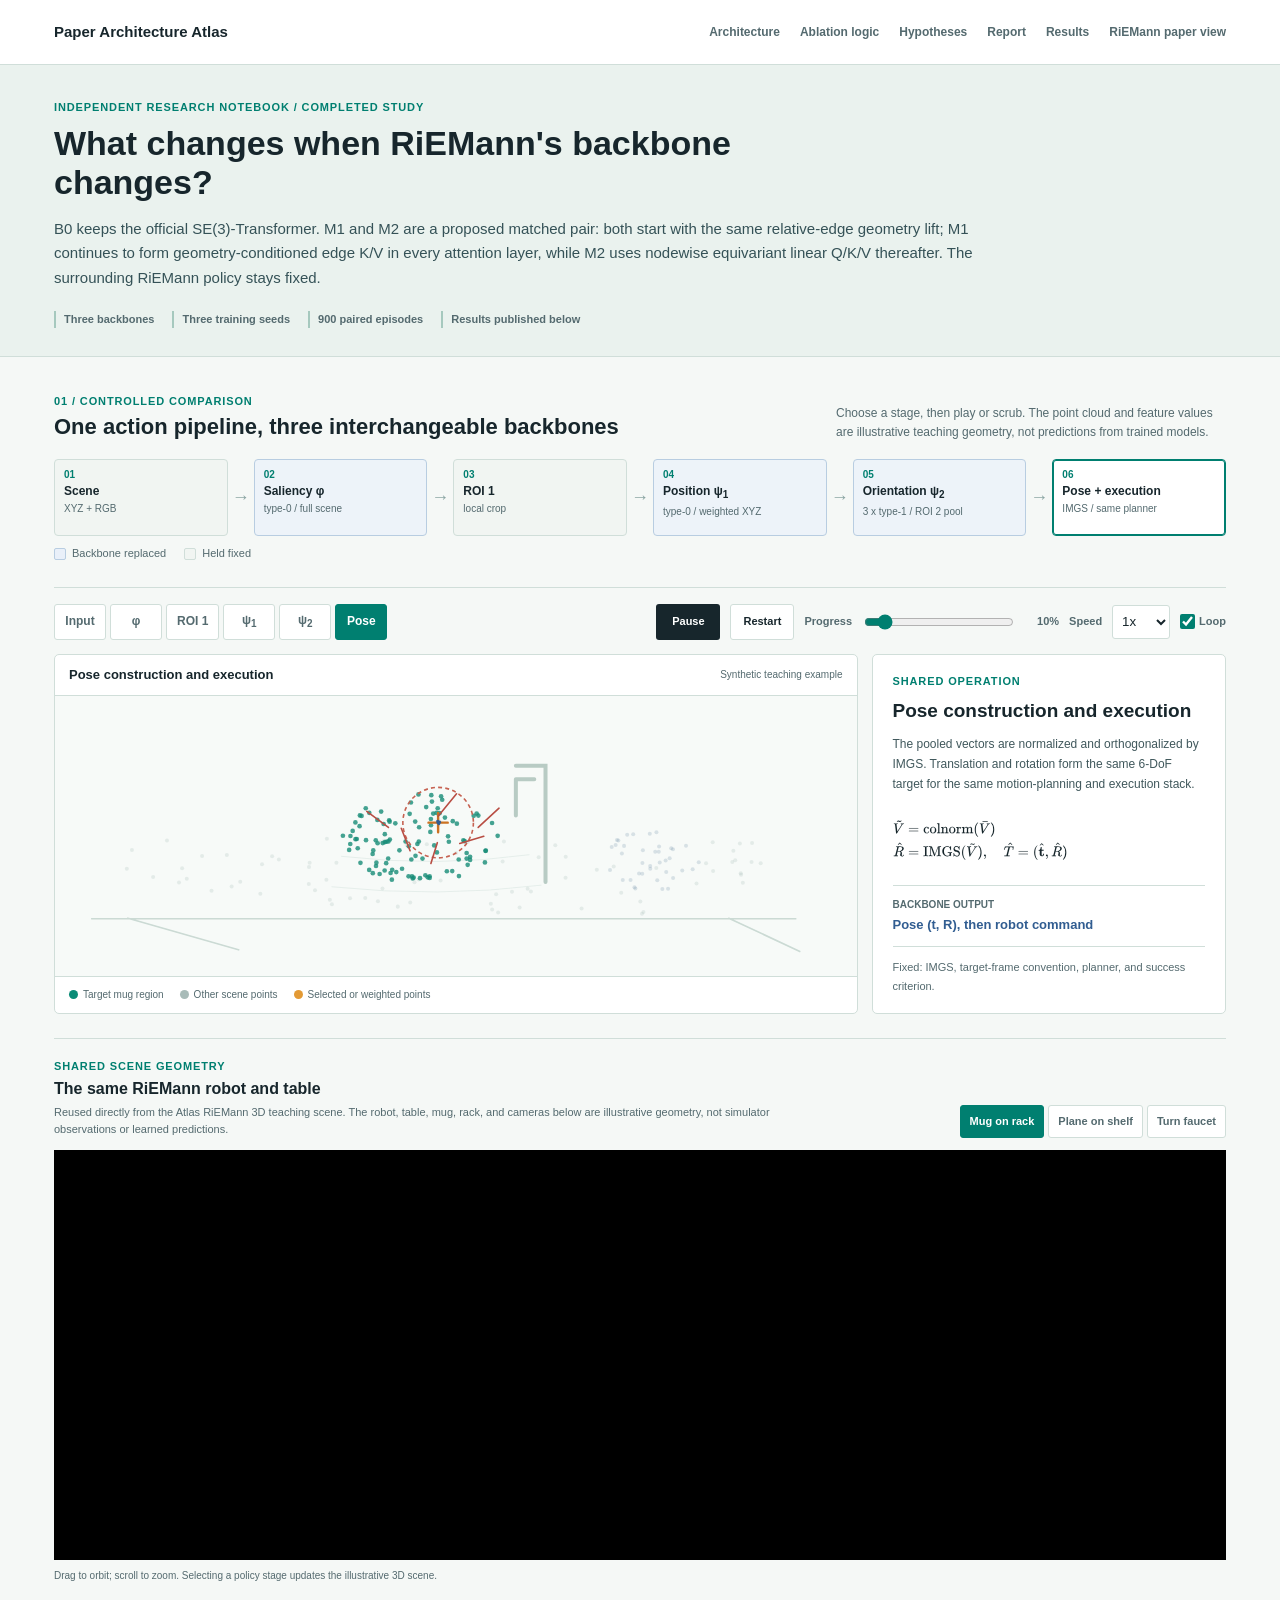
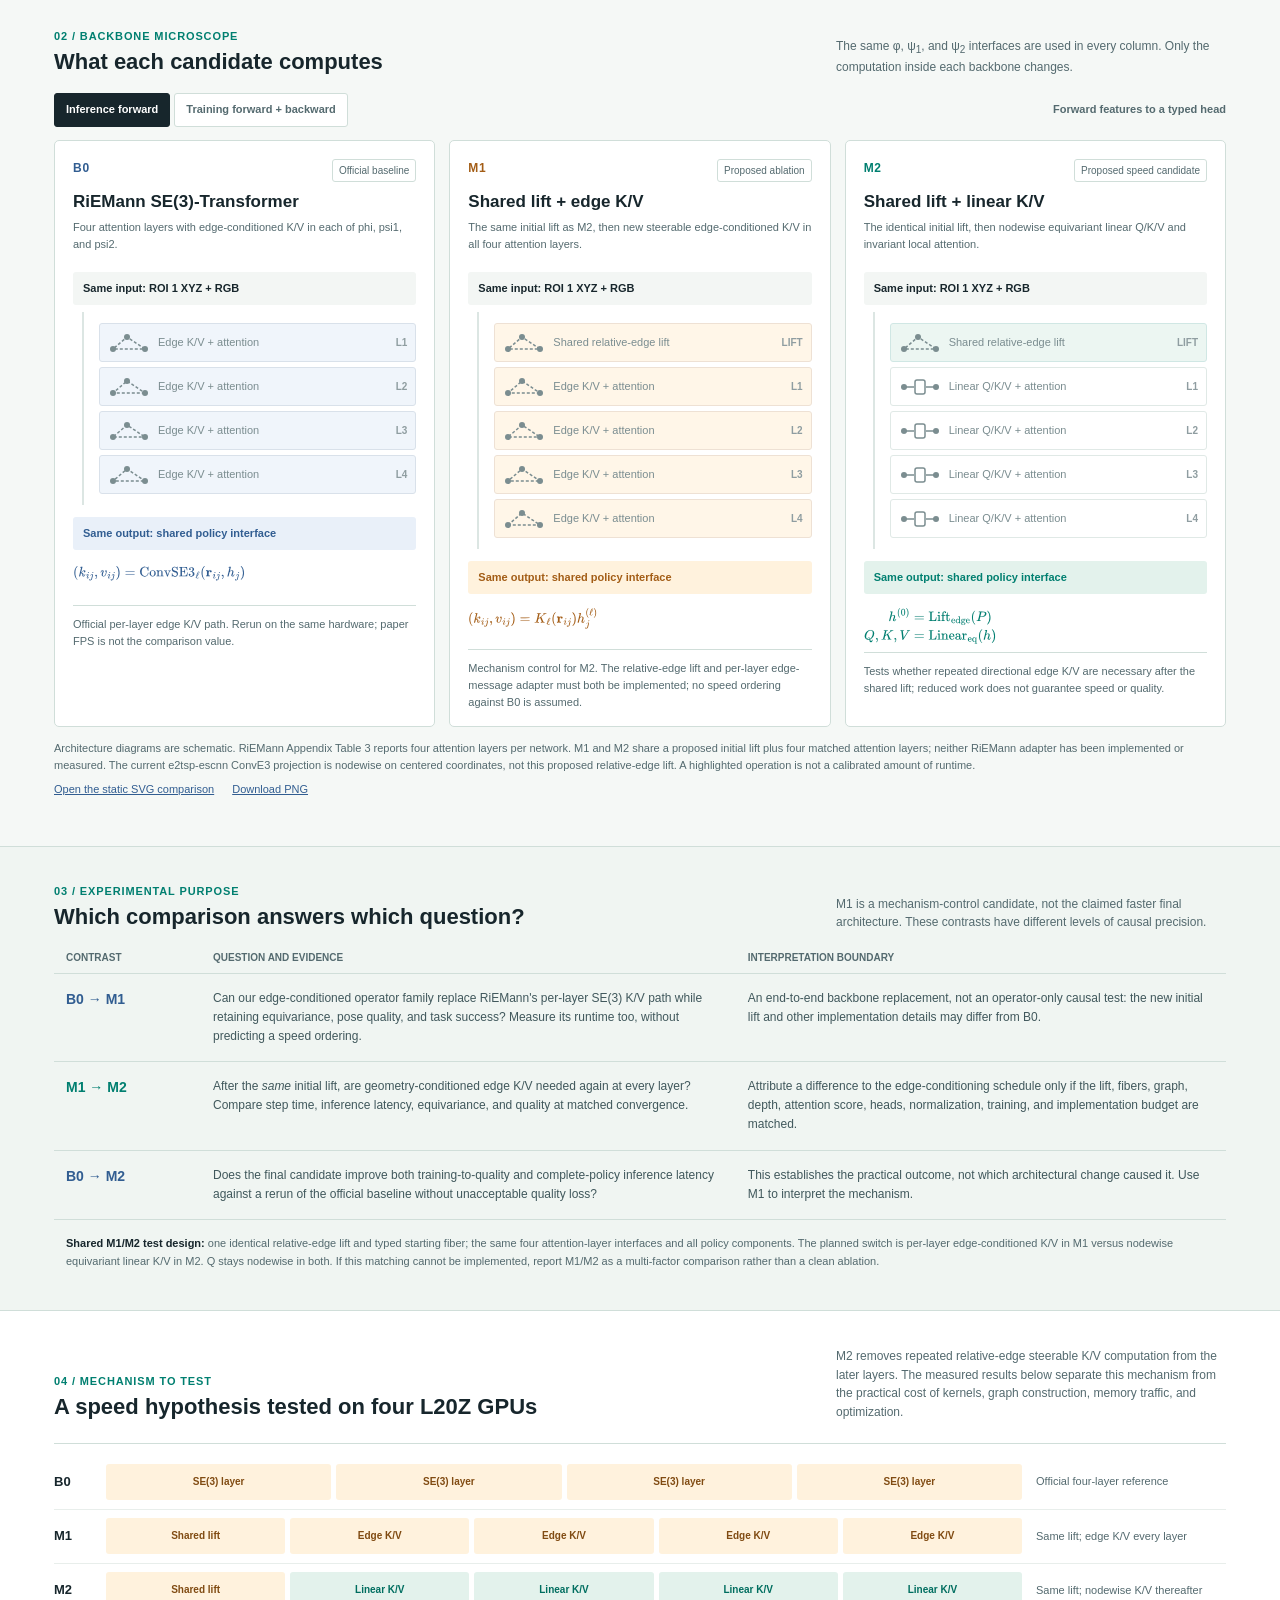
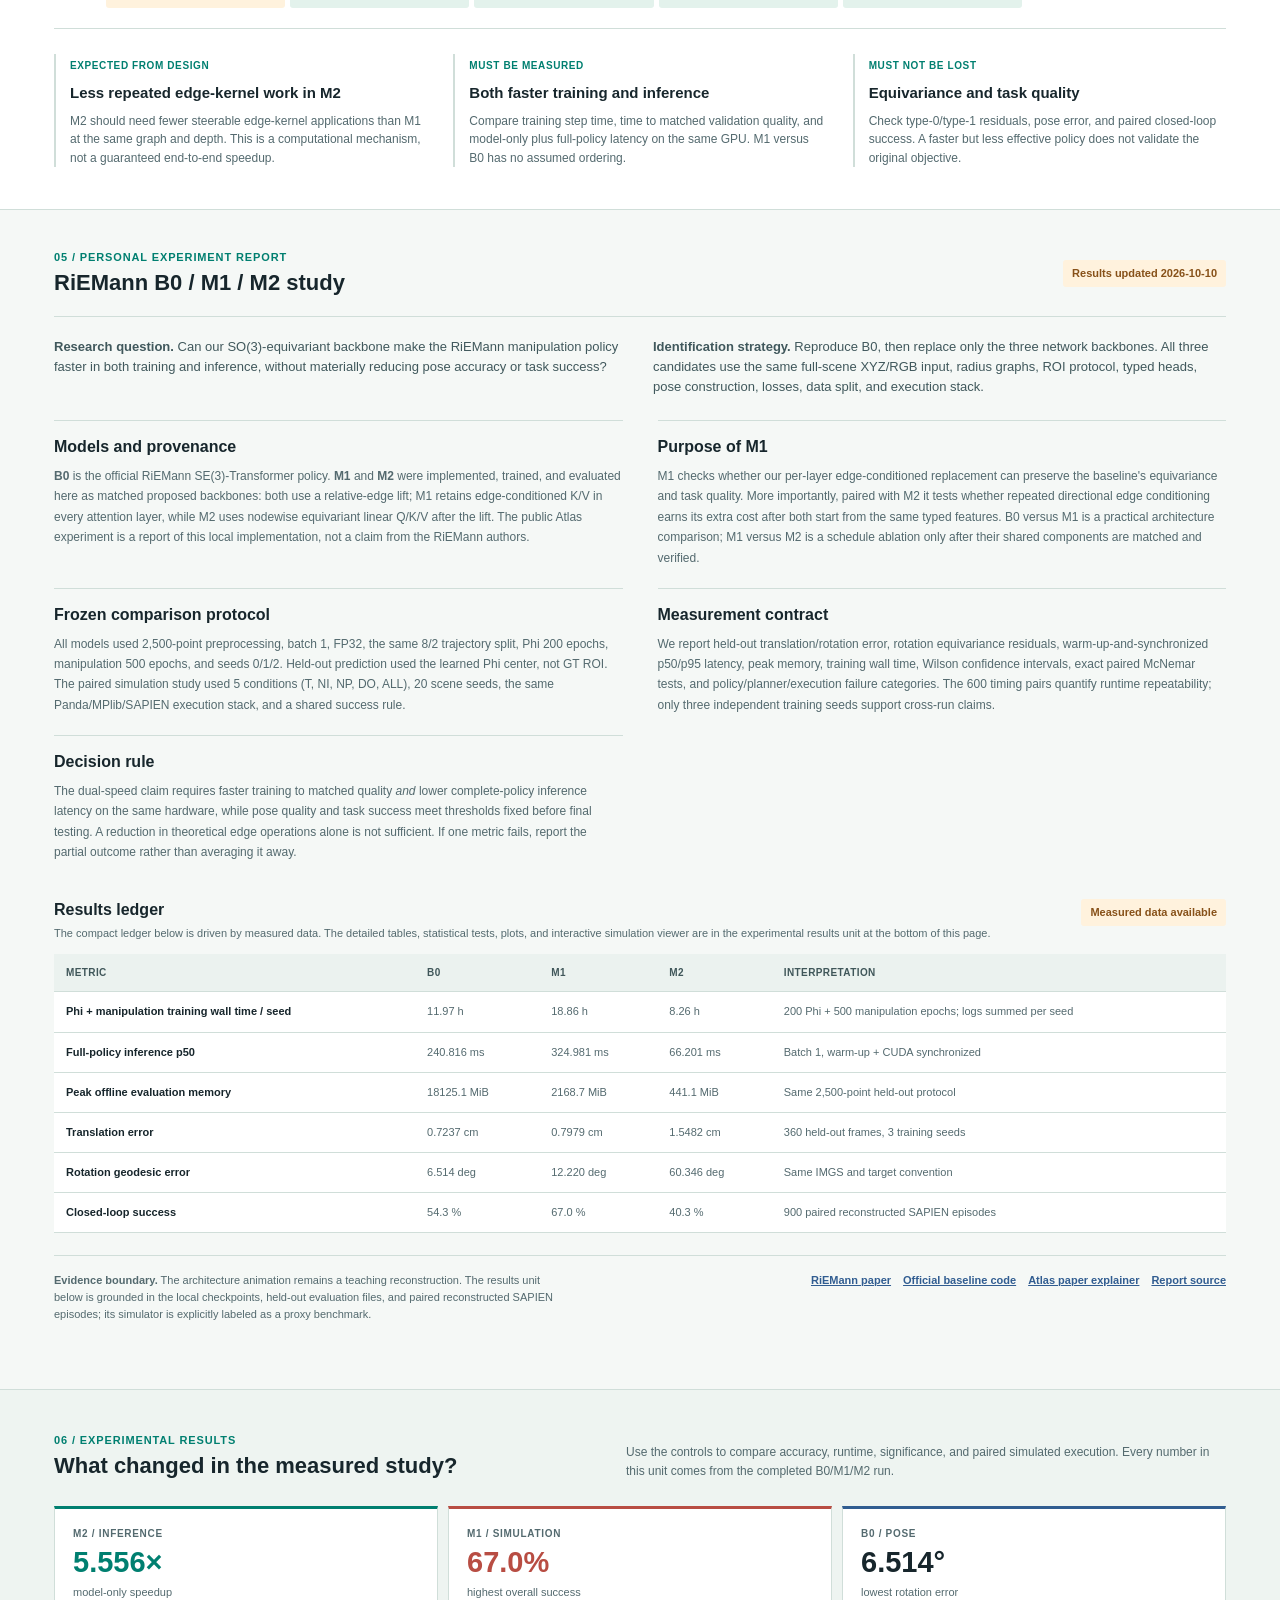
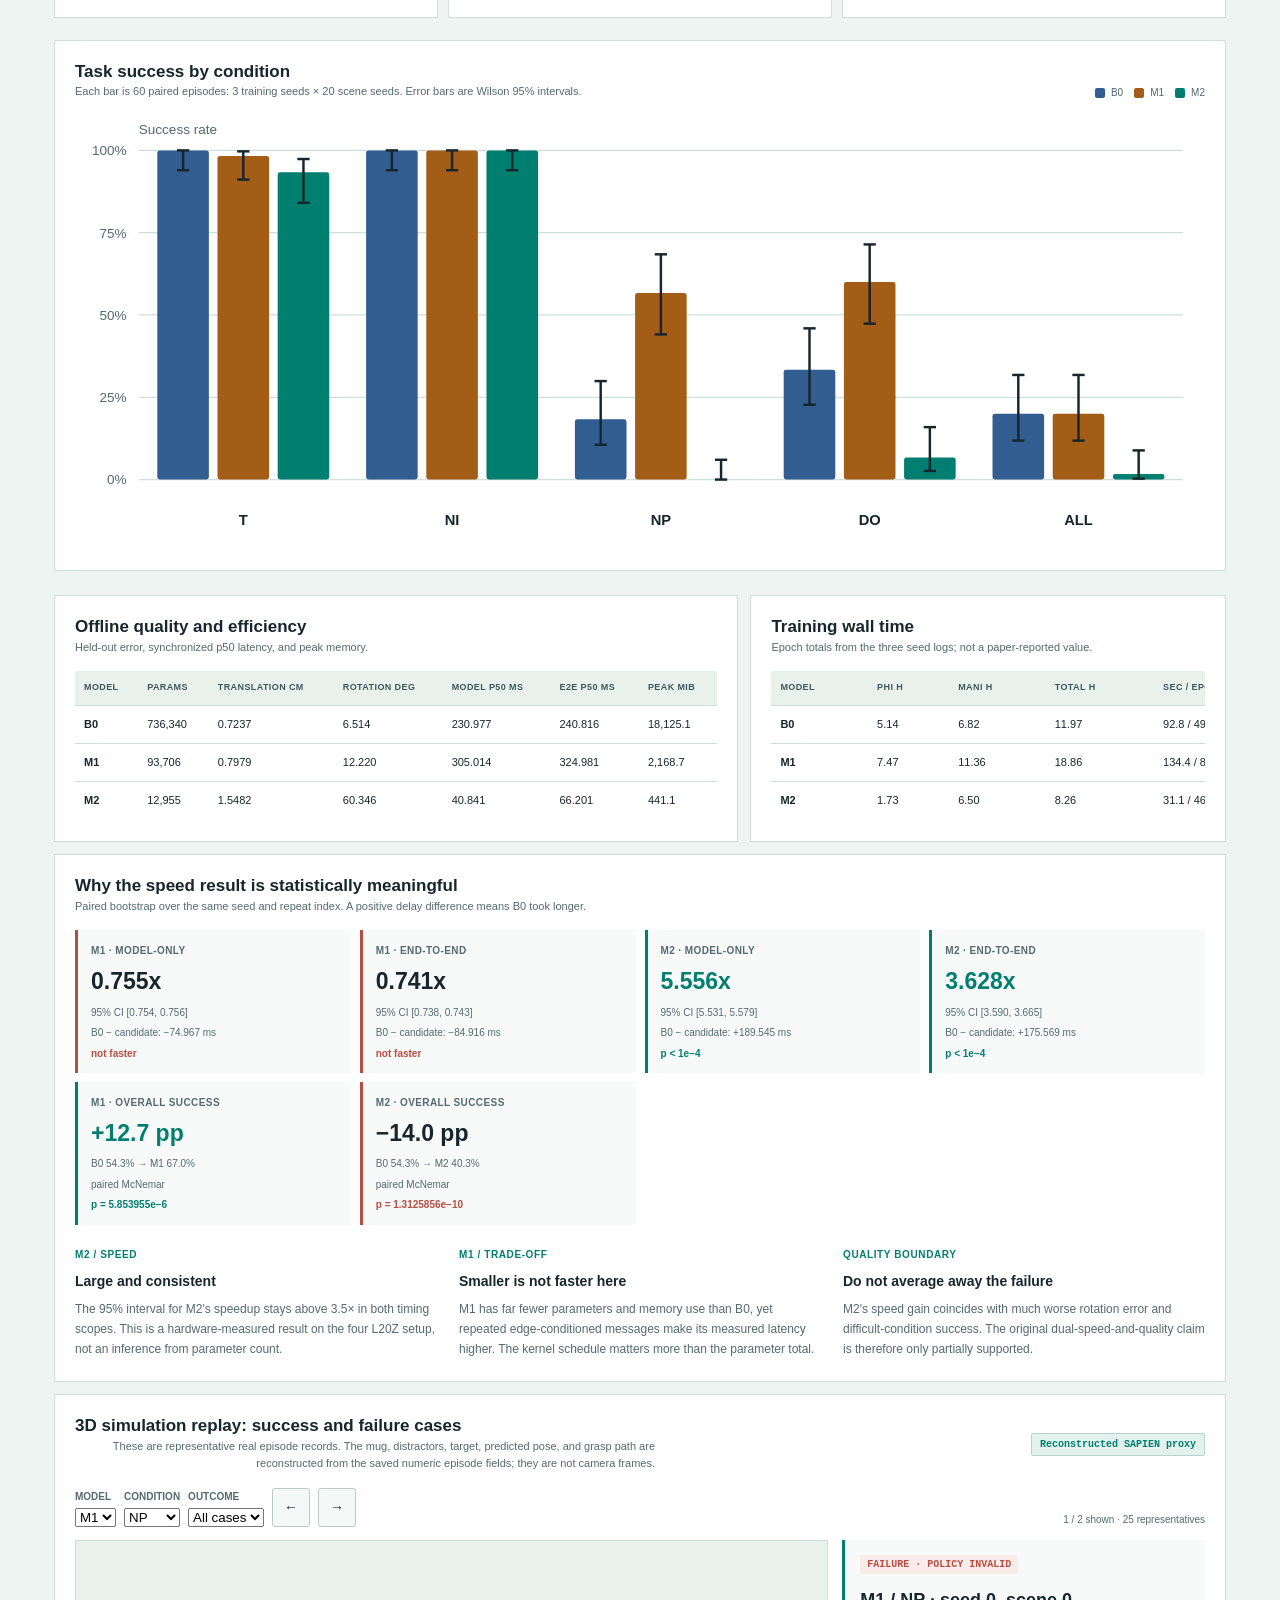
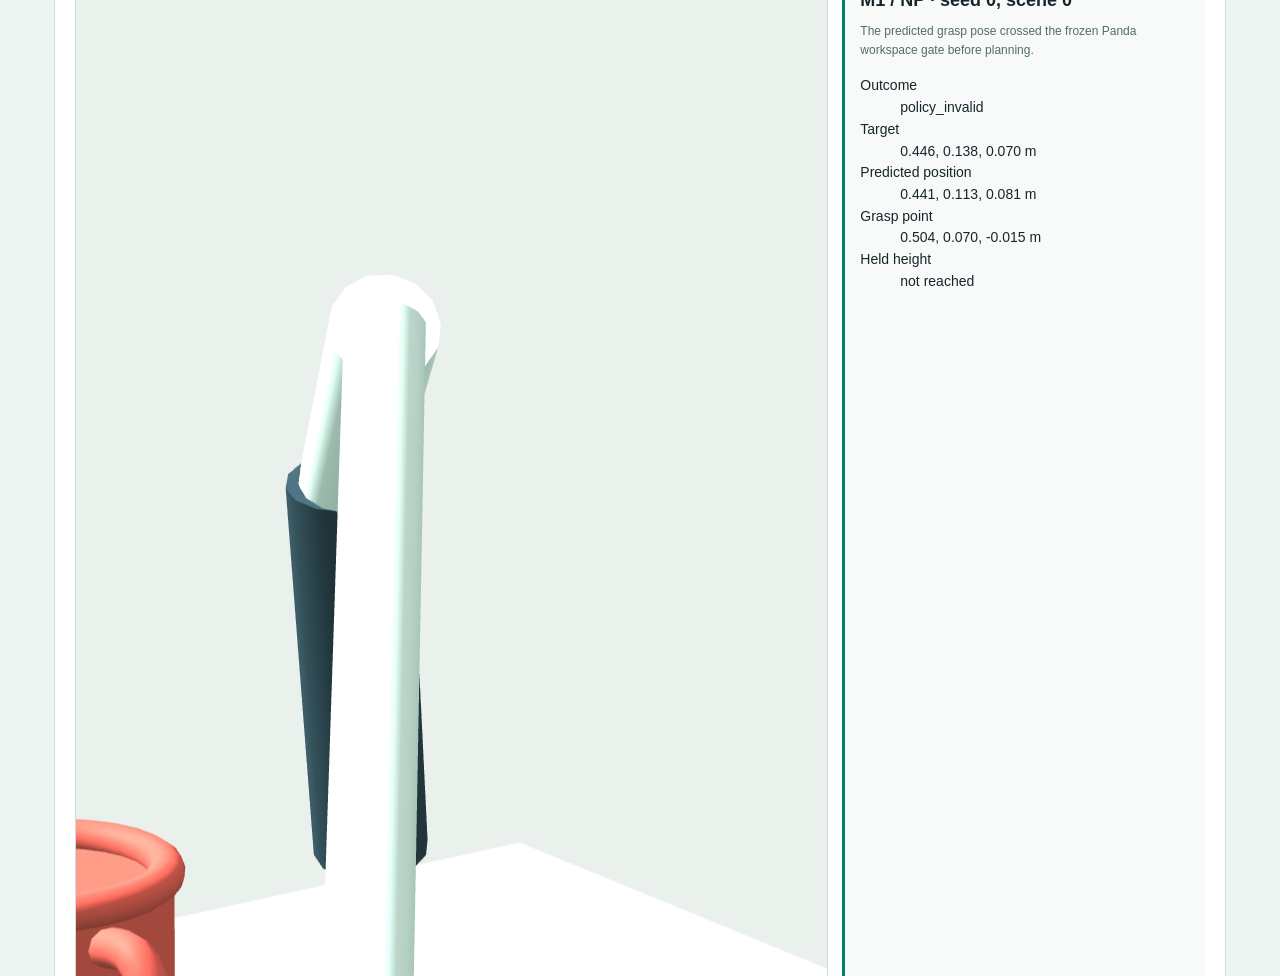
==== commit f4029c26: "Add RiEMann experiment results visualization" ====
--- a/experiments/riemann-backbone-comparison/index.html
+++ b/experiments/riemann-backbone-comparison/index.html
@@ -6,13 +6,14 @@
   <meta name="description" content="An interactive research report comparing the RiEMann baseline with two proposed equivariant backbones.">
   <title>RiEMann B0 / M1 / M2 | Independent Experiment</title>
   <link rel="icon" href="../../favicon.svg" type="image/svg+xml">
-  <link rel="stylesheet" href="styles.css?v=2">
+  <link rel="stylesheet" href="styles.css?v=3">
   <script>window.MathJax = {tex: {inlineMath: [['\\(', '\\)']]}, svg: {fontCache: 'local'}, startup: {typeset: false}};</script>
   <script src="../../papers/riemann/vendor/three.min.js" defer></script>
   <script src="../../shared/riemann-scene3d.js?v=experiment-20261009" defer></script>
   <script src="../../papers/riemann/vendor/mathjax-tex-svg.min.js" defer></script>
-  <script src="results.js?v=1" defer></script>
-  <script src="app.js?v=2" defer></script>
+  <script src="results.js?v=2" defer></script>
+  <script src="app.js?v=3" defer></script>
+  <script src="experimental-results.js?v=1" defer></script>
 </head>
 <body>
   <header class="site-header">
@@ -23,6 +24,7 @@
         <a href="#ablation">Ablation logic</a>
         <a href="#hypotheses">Hypotheses</a>
         <a href="#report">Report</a>
+        <a href="#experimental-results">Results</a>
         <a href="../../papers/riemann/">RiEMann paper view</a>
       </nav>
     </div>
@@ -31,10 +33,10 @@
   <main>
     <section class="intro" aria-labelledby="title">
       <div class="intro-inner">
-        <div class="eyebrow">Independent research notebook / planned experiment</div>
+        <div class="eyebrow">Independent research notebook / completed study</div>
         <h1 id="title">What changes when RiEMann's backbone changes?</h1>
         <p class="lead">B0 keeps the official SE(3)-Transformer. M1 and M2 are a proposed matched pair: both start with the same relative-edge geometry lift; M1 continues to form geometry-conditioned edge K/V in every attention layer, while M2 uses nodewise equivariant linear Q/K/V thereafter. The surrounding RiEMann policy stays fixed.</p>
-        <div class="intro-meta"><span>Three backbones</span><span>One shared policy</span><span>Training + inference</span><span>No measured results yet</span></div>
+        <div class="intro-meta"><span>Three backbones</span><span>Three training seeds</span><span>900 paired episodes</span><span>Results published below</span></div>
       </div>
     </section>
 
@@ -90,7 +92,7 @@
     </div></section>
 
     <section class="hypotheses-band" id="hypotheses" aria-labelledby="hypotheses-title"><div class="content">
-      <div class="section-heading"><div><div class="eyebrow">04 / Mechanism to test</div><h2 id="hypotheses-title">A speed hypothesis, not a speed result</h2></div><p>M2 removes repeated relative-edge steerable K/V computation from the later layers. That may reduce geometry-dependent work, but kernels, attention, graph construction, memory traffic, and optimization can dominate wall time.</p></div>
+      <div class="section-heading"><div><div class="eyebrow">04 / Mechanism to test</div><h2 id="hypotheses-title">A speed hypothesis tested on four L20Z GPUs</h2></div><p>M2 removes repeated relative-edge steerable K/V computation from the later layers. The measured results below separate this mechanism from the practical cost of kernels, graph construction, memory traffic, and optimization.</p></div>
       <div class="work-pattern" aria-label="Schematic placement of edge-conditioned operations">
         <div class="work-row"><b>B0</b><div class="work-slots"><span class="edge-slot">SE(3) layer</span><span class="edge-slot">SE(3) layer</span><span class="edge-slot">SE(3) layer</span><span class="edge-slot">SE(3) layer</span></div><small>Official four-layer reference</small></div>
         <div class="work-row"><b>M1</b><div class="work-slots"><span class="edge-slot">Shared lift</span><span class="edge-slot">Edge K/V</span><span class="edge-slot">Edge K/V</span><span class="edge-slot">Edge K/V</span><span class="edge-slot">Edge K/V</span></div><small>Same lift; edge K/V every layer</small></div>
@@ -100,19 +102,35 @@
     </div></section>
 
     <article class="report content" id="report" aria-labelledby="report-title">
-      <div class="section-heading"><div><div class="eyebrow">05 / Personal experiment report</div><h2 id="report-title">RiEMann B0 / M1 / M2 study</h2></div><span class="status" id="report-status">Planned / no measurements</span></div>
+      <div class="section-heading"><div><div class="eyebrow">05 / Personal experiment report</div><h2 id="report-title">RiEMann B0 / M1 / M2 study</h2></div><span class="status measured" id="report-status">Measured / complete</span></div>
       <div class="report-lead"><p><strong>Research question.</strong> Can our SO(3)-equivariant backbone make the RiEMann manipulation policy faster in both training and inference, without materially reducing pose accuracy or task success?</p><p><strong>Identification strategy.</strong> Reproduce B0, then replace only the three network backbones. All three candidates use the same full-scene XYZ/RGB input, radius graphs, ROI protocol, typed heads, pose construction, losses, data split, and execution stack.</p></div>
       <div class="report-sections">
-        <section><h3>Models and provenance</h3><p><b>B0</b> is the official RiEMann SE(3)-Transformer policy. <b>M1</b> and <b>M2</b> are proposed matched adapters sharing an initial relative-edge lift. M1 retains a steerable edge-conditioned K/V message in every attention layer; M2 uses nodewise equivariant linear Q/K/V after the lift. Our existing <code>ConvE3</code> call pattern is nodewise on centered coordinates, so neither the proposed relative-edge lift nor M1's edge-message adapter is an existing module. Neither candidate has been trained here.</p></section>
+        <section><h3>Models and provenance</h3><p><b>B0</b> is the official RiEMann SE(3)-Transformer policy. <b>M1</b> and <b>M2</b> were implemented, trained, and evaluated here as matched proposed backbones: both use a relative-edge lift; M1 retains edge-conditioned K/V in every attention layer, while M2 uses nodewise equivariant linear Q/K/V after the lift. The public Atlas experiment is a report of this local implementation, not a claim from the RiEMann authors.</p></section>
         <section><h3>Purpose of M1</h3><p>M1 checks whether our per-layer edge-conditioned replacement can preserve the baseline's equivariance and task quality. More importantly, paired with M2 it tests whether repeated directional edge conditioning earns its extra cost after both start from the same typed features. B0 versus M1 is a practical architecture comparison; M1 versus M2 is a schedule ablation only after their shared components are matched and verified.</p></section>
-        <section><h3>Frozen comparison protocol</h3><p>Audit repository commits, data hashes, GPU/software versions, and the paper-versus-code training mismatch before choosing a single executable configuration. Start with official Mug data and a trajectory-level split; then run paired SAPIEN scenes when simulation assets and success rules are available. Use at least three training seeds. Compare 2,500-point public-code preprocessing and a separate, uniformly processed 8,192-point extension. Do not compare a new measurement directly with the paper's A40 timing.</p></section>
-        <section><h3>Measurement contract</h3><p>Report forward, backward, optimizer-step, samples/s, peak memory, and wall time to a preregistered validation threshold. At batch 1, report warm-up-and-synchronized p50/p95 times for &phi;, graph/ROI, &psi;<sub>1</sub>, &psi;<sub>2</sub>, pose construction, model-only, and the complete policy. Report translation and rotation errors plus paired T/NI/NP/DO/ALL simulation success with confidence intervals and failure categories.</p></section>
+        <section><h3>Frozen comparison protocol</h3><p>All models used 2,500-point preprocessing, batch 1, FP32, the same 8/2 trajectory split, Phi 200 epochs, manipulation 500 epochs, and seeds 0/1/2. Held-out prediction used the learned Phi center, not GT ROI. The paired simulation study used 5 conditions (T, NI, NP, DO, ALL), 20 scene seeds, the same Panda/MPlib/SAPIEN execution stack, and a shared success rule.</p></section>
+        <section><h3>Measurement contract</h3><p>We report held-out translation/rotation error, rotation equivariance residuals, warm-up-and-synchronized p50/p95 latency, peak memory, training wall time, Wilson confidence intervals, exact paired McNemar tests, and policy/planner/execution failure categories. The 600 timing pairs quantify runtime repeatability; only three independent training seeds support cross-run claims.</p></section>
         <section><h3>Decision rule</h3><p>The dual-speed claim requires faster training to matched quality <em>and</em> lower complete-policy inference latency on the same hardware, while pose quality and task success meet thresholds fixed before final testing. A reduction in theoretical edge operations alone is not sufficient. If one metric fails, report the partial outcome rather than averaging it away.</p></section>
       </div>
-      <div class="results-head"><div><h3>Results ledger</h3><p>Unmeasured cells are explicitly marked. The table is driven by <a href="results.js">results.js</a> so future measured values can be published without altering the architecture explanation.</p></div><span class="pending-mark">Awaiting server runs</span></div>
+      <div class="results-head"><div><h3>Results ledger</h3><p>The compact ledger below is driven by measured data. The detailed tables, statistical tests, plots, and interactive simulation viewer are in the experimental results unit at the bottom of this page.</p></div><span class="pending-mark measured">900 episodes / complete</span></div>
       <div class="table-scroll"><table class="results-table"><thead><tr><th scope="col">Metric</th><th scope="col">B0</th><th scope="col">M1</th><th scope="col">M2</th><th scope="col">Interpretation</th></tr></thead><tbody id="results-body"></tbody></table></div>
-      <div class="report-footer"><p><strong>Evidence boundary.</strong> The animation is a teaching reconstruction, not a benchmark or simulated rollout. This report currently states a design and measurement plan only.</p><div class="source-links"><a href="https://arxiv.org/abs/2403.19460" target="_blank" rel="noopener noreferrer">RiEMann paper</a><a href="https://github.com/HeegerGao/RiEMann" target="_blank" rel="noopener noreferrer">Official baseline code</a><a href="../../papers/riemann/">Atlas paper explainer</a><a href="REPORT.md">Report source</a></div></div>
+      <div class="report-footer"><p><strong>Evidence boundary.</strong> The architecture animation remains a teaching reconstruction. The results unit below is grounded in the local checkpoints, held-out evaluation files, and paired reconstructed SAPIEN episodes; its simulator is explicitly labeled as a proxy benchmark.</p><div class="source-links"><a href="https://arxiv.org/abs/2403.19460" target="_blank" rel="noopener noreferrer">RiEMann paper</a><a href="https://github.com/HeegerGao/RiEMann" target="_blank" rel="noopener noreferrer">Official baseline code</a><a href="../../papers/riemann/">Atlas paper explainer</a><a href="REPORT.md">Report source</a></div></div>
     </article>
+
+    <section class="experimental-results" id="experimental-results" aria-labelledby="experimental-results-title">
+      <div class="content">
+        <div class="section-heading"><div><div class="eyebrow">06 / Experimental results</div><h2 id="experimental-results-title">What changed in the measured study?</h2></div><p>Use the controls to compare accuracy, runtime, significance, and paired simulated execution. Every number in this unit comes from the completed B0/M1/M2 run.</p></div>
+        <div class="result-callout-grid" id="result-callouts" aria-label="Headline experimental conclusions"></div>
+        <div class="result-panel result-dashboard"><div class="result-panel-heading"><div><h3>Task success by condition</h3><p>Each bar is 60 paired episodes: 3 training seeds × 20 scene seeds. Error bars are Wilson 95% intervals.</p></div><span class="legend-inline"><i class="swatch b0"></i>B0 <i class="swatch m1"></i>M1 <i class="swatch m2"></i>M2</span></div><div class="chart-frame" id="success-chart" role="img" aria-label="Grouped bar chart of paired simulation success rates"></div></div>
+        <div class="result-two-column">
+          <div class="result-panel"><div class="result-panel-heading"><div><h3>Offline quality and efficiency</h3><p>Held-out error, synchronized p50 latency, and peak memory.</p></div></div><div class="table-scroll"><table class="data-table" id="quality-table"></table></div></div>
+          <div class="result-panel"><div class="result-panel-heading"><div><h3>Training wall time</h3><p>Epoch totals from the three seed logs; not a paper-reported value.</p></div></div><div class="table-scroll"><table class="data-table" id="training-table"></table></div></div>
+        </div>
+        <div class="result-panel"><div class="result-panel-heading"><div><h3>Why the speed result is statistically meaningful</h3><p>Paired bootstrap over the same seed and repeat index. A positive delay difference means B0 took longer.</p></div></div><div class="significance-grid" id="significance-grid"></div><div class="interpretation-grid"><article><span class="interpretation-kicker">M2 / speed</span><h4>Large and consistent</h4><p>The 95% interval for M2's speedup stays above 3.5× in both timing scopes. This is a hardware-measured result on the four L20Z setup, not an inference from parameter count.</p></article><article><span class="interpretation-kicker">M1 / trade-off</span><h4>Smaller is not faster here</h4><p>M1 has far fewer parameters and memory use than B0, yet repeated edge-conditioned messages make its measured latency higher. The kernel schedule matters more than the parameter total.</p></article><article><span class="interpretation-kicker">Quality boundary</span><h4>Do not average away the failure</h4><p>M2's speed gain coincides with much worse rotation error and difficult-condition success. The original dual-speed-and-quality claim is therefore only partially supported.</p></article></div></div>
+        <div class="result-panel simulation-panel"><div class="result-panel-heading"><div><h3>3D simulation replay: success and failure cases</h3><p>These are representative real episode records. The mug, distractors, target, predicted pose, and grasp path are reconstructed from the saved numeric episode fields; they are not camera frames.</p></div><span class="proxy-badge">Reconstructed SAPIEN proxy</span></div><div class="simulation-toolbar"><label>Model<select id="sim-model"></select></label><label>Condition<select id="sim-condition"></select></label><label>Outcome<select id="sim-outcome"><option value="all">All cases</option><option value="success">Success</option><option value="failure">Failure</option></select></label><button type="button" id="sim-prev" aria-label="Previous simulation case">&larr;</button><button type="button" id="sim-next" aria-label="Next simulation case">&rarr;</button><span id="sim-case-count" class="case-count"></span></div><div class="simulation-grid"><div class="simulation-canvas-wrap"><canvas id="simulation-canvas" aria-label="Three-dimensional reconstruction of a selected simulation episode"></canvas><div class="canvas-key"><span><i class="key-dot target-dot"></i>target</span><span><i class="key-dot prediction-dot"></i>predicted grasp</span><span><i class="key-dot path-dot"></i>approach / lift</span><span><i class="key-dot obstacle-dot"></i>distractor</span></div></div><aside class="simulation-detail" aria-live="polite"><div class="case-status" id="sim-status"></div><h4 id="sim-title"></h4><p id="sim-description"></p><dl id="sim-facts"></dl></aside></div><div class="case-gallery" id="case-gallery" aria-label="Representative simulation episodes"></div><p class="simulation-note"><strong>How to read a failure:</strong> <span id="sim-failure-note">policy_invalid means the predicted grasp pose crossed the frozen Panda workspace gate; execution_grasp means both fingers did not contact the proxy after closure.</span> The formal success criterion required bilateral contact followed by 120 physics steps above z = 0.15 m.</p></div>
+        <div class="result-panel"><div class="result-panel-heading"><div><h3>Condition-level reading guide</h3><p>Why the bars differ, and which conclusions are supported by the paired design.</p></div></div><div class="condition-reading" id="condition-reading"></div></div>
+        <div class="results-method-note"><strong>Protocol and limitations.</strong> The completed benchmark uses the official fused T/NI/NP/DO/ALL point clouds with deterministic target-only perturbations, SAPIEN 2.2.2 physics, Panda, and MPlib 0.1.1. Private paper simulator assets and GPU rendering were unavailable, so this is a transparent reconstructed proxy, not a reproduction of the paper's private success-rate benchmark. The complete CSVs, hashes, failure taxonomy, and commands remain in the experiment workspace report.</div>
+      </div>
+    </section>
   </main>
   <footer><div class="footer-inner"><span>Independent research proposal, not a RiEMann authors' result.</span><a href="../../">Back to Paper Architecture Atlas</a></div></footer>
 </body>
--- a/experiments/riemann-backbone-comparison/styles.css
+++ b/experiments/riemann-backbone-comparison/styles.css
@@ -170,9 +170,99 @@
 .report-footer{border-top:1px solid var(--line);margin-top:22px;padding-top:16px;display:flex;justify-content:space-between;gap:22px;align-items:start}
 .report-footer p{font-size:11px;color:var(--muted);max-width:510px}
 .source-links{display:flex;flex-wrap:wrap;gap:12px;font-size:11px;font-weight:700}
+.experimental-results{border-top:1px solid var(--line);background:#eef4f1}
+.experimental-results .content{padding:42px 24px 64px}
+.experimental-results .section-heading{margin-bottom:25px}
+.experimental-results .section-heading p{max-width:600px}
+.result-callout-grid{display:grid;grid-template-columns:repeat(3,minmax(0,1fr));gap:10px;margin:0 0 22px}
+.result-callout{background:#fff;border:1px solid var(--line);border-top:3px solid var(--blue);padding:17px 18px 15px;min-height:112px;display:flex;flex-direction:column;justify-content:space-between}
+.result-callout.fast{border-top-color:var(--teal)}
+.result-callout.quality{border-top-color:var(--coral)}
+.result-callout.baseline{border-top-color:var(--blue)}
+.callout-label{font-size:10px;text-transform:uppercase;letter-spacing:.07em;font-weight:800;color:var(--muted)}
+.result-callout strong{font-size:29px;line-height:1.1;color:var(--ink);font-variant-numeric:tabular-nums}
+.result-callout.fast strong{color:var(--teal)}
+.result-callout.quality strong{color:var(--coral)}
+.callout-detail{font-size:11px;color:var(--muted)}
+.result-panel{background:#fff;border:1px solid var(--line);padding:20px 20px 22px;margin-top:12px}
+.result-panel-heading{display:flex;justify-content:space-between;gap:18px;align-items:end;margin-bottom:15px}
+.result-panel-heading h3{margin:0;font-size:17px}
+.result-panel-heading p{font-size:11px;color:var(--muted);margin:0;max-width:580px;text-align:right}
+.legend-inline{display:flex;align-items:center;gap:6px;flex:none;font-size:10px;color:var(--muted);white-space:nowrap}
+.legend-inline .swatch{display:inline-block;width:10px;height:10px;border-radius:2px;margin-left:5px}
+.legend-inline .swatch.b0{background:var(--blue)}.legend-inline .swatch.m1{background:#a35d16}.legend-inline .swatch.m2{background:var(--teal)}
+.chart-frame{overflow-x:auto;padding-bottom:3px}
+.chart-frame svg{display:block;min-width:680px;width:100%;height:auto}
+.chart-legend{display:flex;flex-wrap:wrap;gap:15px;margin:12px 0 0;font-size:11px;color:var(--muted)}
+.chart-legend span{display:inline-flex;align-items:center;gap:6px}
+.chart-legend i{width:11px;height:11px;border-radius:2px;display:inline-block}
+.result-two-column{display:grid;grid-template-columns:minmax(0,1.18fr) minmax(0,.82fr);gap:12px;margin-top:12px}
+.data-table{border-collapse:collapse;width:100%;min-width:640px;font-size:11px}
+.data-table th,.data-table td{border-bottom:1px solid var(--line);padding:10px 9px;text-align:left;white-space:nowrap;font-variant-numeric:tabular-nums}
+.data-table th{background:#e9f1ed;text-transform:uppercase;color:#40575a;font-size:9px;letter-spacing:.045em}
+.data-table td:first-child{font-weight:800;color:var(--ink)}
+.data-table tr:last-child td{border-bottom:0}
+.significance-grid{display:grid;grid-template-columns:repeat(4,minmax(0,1fr));gap:9px}
+.significance-card{border-left:3px solid var(--coral);background:#f7faf8;padding:13px 13px 12px;min-height:136px;display:flex;flex-direction:column;gap:5px}
+.significance-card.fast{border-left-color:var(--teal)}
+.significance-head{font-size:10px;font-weight:800;text-transform:uppercase;letter-spacing:.04em;color:var(--muted)}
+.significance-card strong{font-size:23px;color:var(--ink);font-variant-numeric:tabular-nums}
+.significance-card.fast strong{color:var(--teal)}
+.significance-ci,.significance-delta,.significance-p{font-size:10px;color:var(--muted);font-variant-numeric:tabular-nums}
+.significance-p{font-weight:800;color:var(--coral)}
+.significance-card.fast .significance-p{color:var(--teal)}
+.interpretation-grid{display:grid;grid-template-columns:repeat(3,minmax(0,1fr));gap:22px;margin-top:18px}
+.interpretation-grid h3{font-size:14px;margin:0 0 7px}
+.interpretation-grid p{font-size:12px;line-height:1.65;color:var(--muted);margin:0}
+.condition-reading{display:grid;grid-template-columns:repeat(5,minmax(0,1fr));gap:8px;margin-top:15px}
+.condition-item{border-top:3px solid var(--condition);background:#f7faf8;padding:12px 12px 13px}
+.condition-chip{display:inline-block;color:#fff;background:var(--condition);font:800 10px ui-monospace,SFMono-Regular,Consolas,monospace;padding:3px 6px;border-radius:2px}
+.condition-item h4{font-size:12px;margin:11px 0 5px}
+.condition-item p{font-size:11px;line-height:1.55;color:var(--muted);margin:0}
+.simulation-panel{margin-top:12px}
+.simulation-toolbar{display:flex;flex-wrap:wrap;gap:8px;align-items:end;margin-bottom:13px}
+.simulation-toolbar>label{display:flex;flex-direction:column;gap:4px;font-size:10px;font-weight:800;text-transform:uppercase;color:var(--muted)}
+.simulation-filter{display:flex;flex-direction:column;gap:4px;font-size:10px;font-weight:800;text-transform:uppercase;color:var(--muted)}
+.simulation-filter select{min-width:112px;border:1px solid #cbd9d4;border-radius:3px;background:#fff;padding:8px 9px;color:var(--ink);font:700 12px inherit}
+.simulation-toolbar button,.simulation-nav button{border:1px solid #b9ccc5;border-radius:3px;background:#f4f8f6;color:var(--ink);padding:8px 11px;font:800 11px inherit;cursor:pointer}
+.simulation-toolbar button:hover,.simulation-nav button:hover,.case-card:hover{border-color:var(--teal);background:var(--teal-soft)}
+.proxy-badge{align-self:center;border:1px solid #b8d3cc;background:var(--teal-soft);padding:5px 8px;border-radius:2px;color:var(--teal);font:800 10px ui-monospace,SFMono-Regular,Consolas,monospace;white-space:nowrap}
+.simulation-grid{display:grid;grid-template-columns:minmax(0,1.35fr) minmax(270px,.65fr);gap:14px;align-items:stretch}
+.simulation-canvas-wrap{position:relative;min-height:405px;background:#eaf0ec;border:1px solid var(--line);overflow:hidden}
+#simulation-canvas{display:block;width:100%;height:100%;min-height:405px;touch-action:none;cursor:grab}
+#simulation-canvas:active{cursor:grabbing}
+.simulation-overlay{position:absolute;left:12px;right:12px;top:11px;display:flex;justify-content:space-between;pointer-events:none}
+.simulation-overlay span{background:rgba(255,255,255,.87);border:1px solid #cedbd6;padding:5px 7px;font-size:10px;color:var(--muted)}
+.canvas-key{position:absolute;left:12px;bottom:11px;display:flex;flex-wrap:wrap;gap:8px;background:rgba(255,255,255,.87);border:1px solid #cedbd6;padding:7px 8px;font-size:9px;color:var(--muted)}
+.canvas-key span{display:inline-flex;align-items:center;gap:4px}.key-dot{width:8px;height:8px;border-radius:50%;display:inline-block}.target-dot{background:var(--coral)}.prediction-dot{background:#e39a35}.path-dot{background:var(--teal)}.obstacle-dot{background:#6f5a8e}
+.simulation-detail{border-left:3px solid var(--teal);padding:12px 15px;background:#f7faf8;min-height:405px}
+.case-status{display:inline-block;padding:4px 7px;border-radius:2px;background:var(--coral-soft);color:var(--coral);font:800 10px ui-monospace,SFMono-Regular,Consolas,monospace;text-transform:uppercase}
+.case-status.success{background:var(--teal-soft);color:var(--teal)}
+.simulation-detail h3{font-size:18px;margin:13px 0 7px}
+.simulation-detail>p{font-size:12px;line-height:1.6;color:var(--muted);margin:0 0 15px}
+.simulation-facts{display:grid;grid-template-columns:auto 1fr;gap:7px 10px;margin:0;font-size:11px}
+.simulation-facts dt{color:var(--muted);font-weight:700}
+.simulation-facts dd{margin:0;color:var(--ink);font-family:ui-monospace,SFMono-Regular,Consolas,monospace;overflow-wrap:anywhere}
+.simulation-nav{display:flex;justify-content:space-between;align-items:center;border-top:1px solid var(--line);margin-top:18px;padding-top:12px}
+.simulation-nav span{font-size:10px;color:var(--muted);font-variant-numeric:tabular-nums}
+.simulation-nav button{padding:6px 9px}
+.case-count{font-size:10px;color:var(--muted);margin-left:auto;font-variant-numeric:tabular-nums}
+.case-gallery{display:grid;grid-template-columns:repeat(6,minmax(0,1fr));gap:7px;margin-top:13px}
+.case-card{min-width:0;text-align:left;border:1px solid var(--line);border-top:3px solid var(--coral);border-radius:2px;background:#fff;padding:8px 8px 7px;cursor:pointer;color:var(--ink)}
+.case-card.success{border-top-color:var(--teal)}
+.case-card.active{outline:2px solid var(--blue);outline-offset:1px}
+.case-card strong,.case-card span,.case-card small{display:block;overflow:hidden;text-overflow:ellipsis;white-space:nowrap}
+.case-card strong{font-size:11px}.case-card span,.case-card small{font-size:9px;color:var(--muted);margin-top:4px}.case-card small{font-weight:800;text-transform:uppercase;color:var(--coral)}.case-card.success small{color:var(--teal)}
+.results-method-note{border-top:1px solid var(--line);margin-top:18px;padding-top:13px;font-size:11px;line-height:1.65;color:var(--muted)}
+.results-method-note strong{color:var(--ink)}
+.simulation-note{font-size:11px;line-height:1.65;color:var(--muted);margin:14px 0 0}.simulation-note strong{color:var(--ink)}
+.interpretation-kicker{font-size:10px;font-weight:800;text-transform:uppercase;letter-spacing:.06em;color:var(--teal)}
+.interpretation-grid h4{font-size:14px;margin:7px 0}.simulation-detail h4{font-size:18px;margin:13px 0 7px}
 footer{background:#fff;border-top:1px solid var(--line)}
 .footer-inner{padding:17px 24px;display:flex;justify-content:space-between;gap:15px;font-size:11px;color:var(--muted)}
 @media(max-width:980px){.pipeline{overflow-x:auto;padding-bottom:5px}.pipe-segment{flex:0 0 132px}.model-grid{gap:9px}.model-card{padding:13px}.work-row{grid-template-columns:38px minmax(0,1fr)}.work-row small{grid-column:2;margin-top:-7px;margin-bottom:5px}}
 @media(max-width:760px){.header-inner{padding:12px 15px;align-items:start;flex-direction:column;gap:8px}nav{gap:14px}.intro-inner{padding:25px 15px}.intro h1{font-size:28px}.comparison,.ablation-band .content,.hypotheses-band .content,.report{padding:28px 15px}.section-heading{display:block}.section-heading p{max-width:none;margin-top:10px}.scene-grid{grid-template-columns:1fr}#scene{aspect-ratio:500/250}.stage-detail{min-height:195px}.robot-heading{display:block}.task-buttons{margin-top:12px}#robot-scene{height:300px}.model-grid{grid-template-columns:1fr}.model-sub,.model-caution,.model-equation{min-height:0}.ablation-head{display:none}.ablation-row{grid-template-columns:1fr;gap:6px;padding:15px 0}.ablation-row p+p{color:var(--muted)}.ablation-footnote{padding-left:0;padding-right:0}.hypothesis-grid,.training-flow{grid-template-columns:1fr;gap:15px}.report-lead,.report-sections{grid-template-columns:1fr;gap:4px}.report-footer{display:block}.footer-inner{display:block;padding:15px}.footer-inner a{display:block;margin-top:6px}}
 @media(max-width:440px){.intro h1{font-size:25px}.stage-buttons{width:100%}.stage-buttons button{flex:1;min-width:42px;padding:0 5px}.playback{width:100%;flex-wrap:wrap}.playback input[type=range]{flex:1;min-width:70px}.scene-top,.scene-bottom{padding:8px 10px}.results-head{display:block}.pending-mark{display:inline-block;margin-top:10px}.work-slots span{font-size:9px;padding:8px 1px}}
 @media(prefers-reduced-motion:reduce){html{scroll-behavior:auto}.operator,.pipe-segment{transition:none}}
+@media(max-width:760px){.experimental-results .content{padding:28px 15px}.result-callout-grid,.result-two-column,.interpretation-grid{grid-template-columns:1fr}.result-panel{padding:16px 13px}.result-panel-heading{display:block}.result-panel-heading p{text-align:left;margin-top:7px}.significance-grid{grid-template-columns:repeat(2,minmax(0,1fr))}.condition-reading{grid-template-columns:1fr 1fr}.simulation-grid{grid-template-columns:1fr}.simulation-detail{min-height:0}.case-gallery{grid-template-columns:repeat(3,minmax(0,1fr))}}
+@media(max-width:440px){.significance-grid,.condition-reading{grid-template-columns:1fr}.case-gallery{grid-template-columns:repeat(2,minmax(0,1fr))}.simulation-toolbar{align-items:stretch}.simulation-filter{flex:1;min-width:92px}.simulation-filter select{min-width:0;width:100%}}
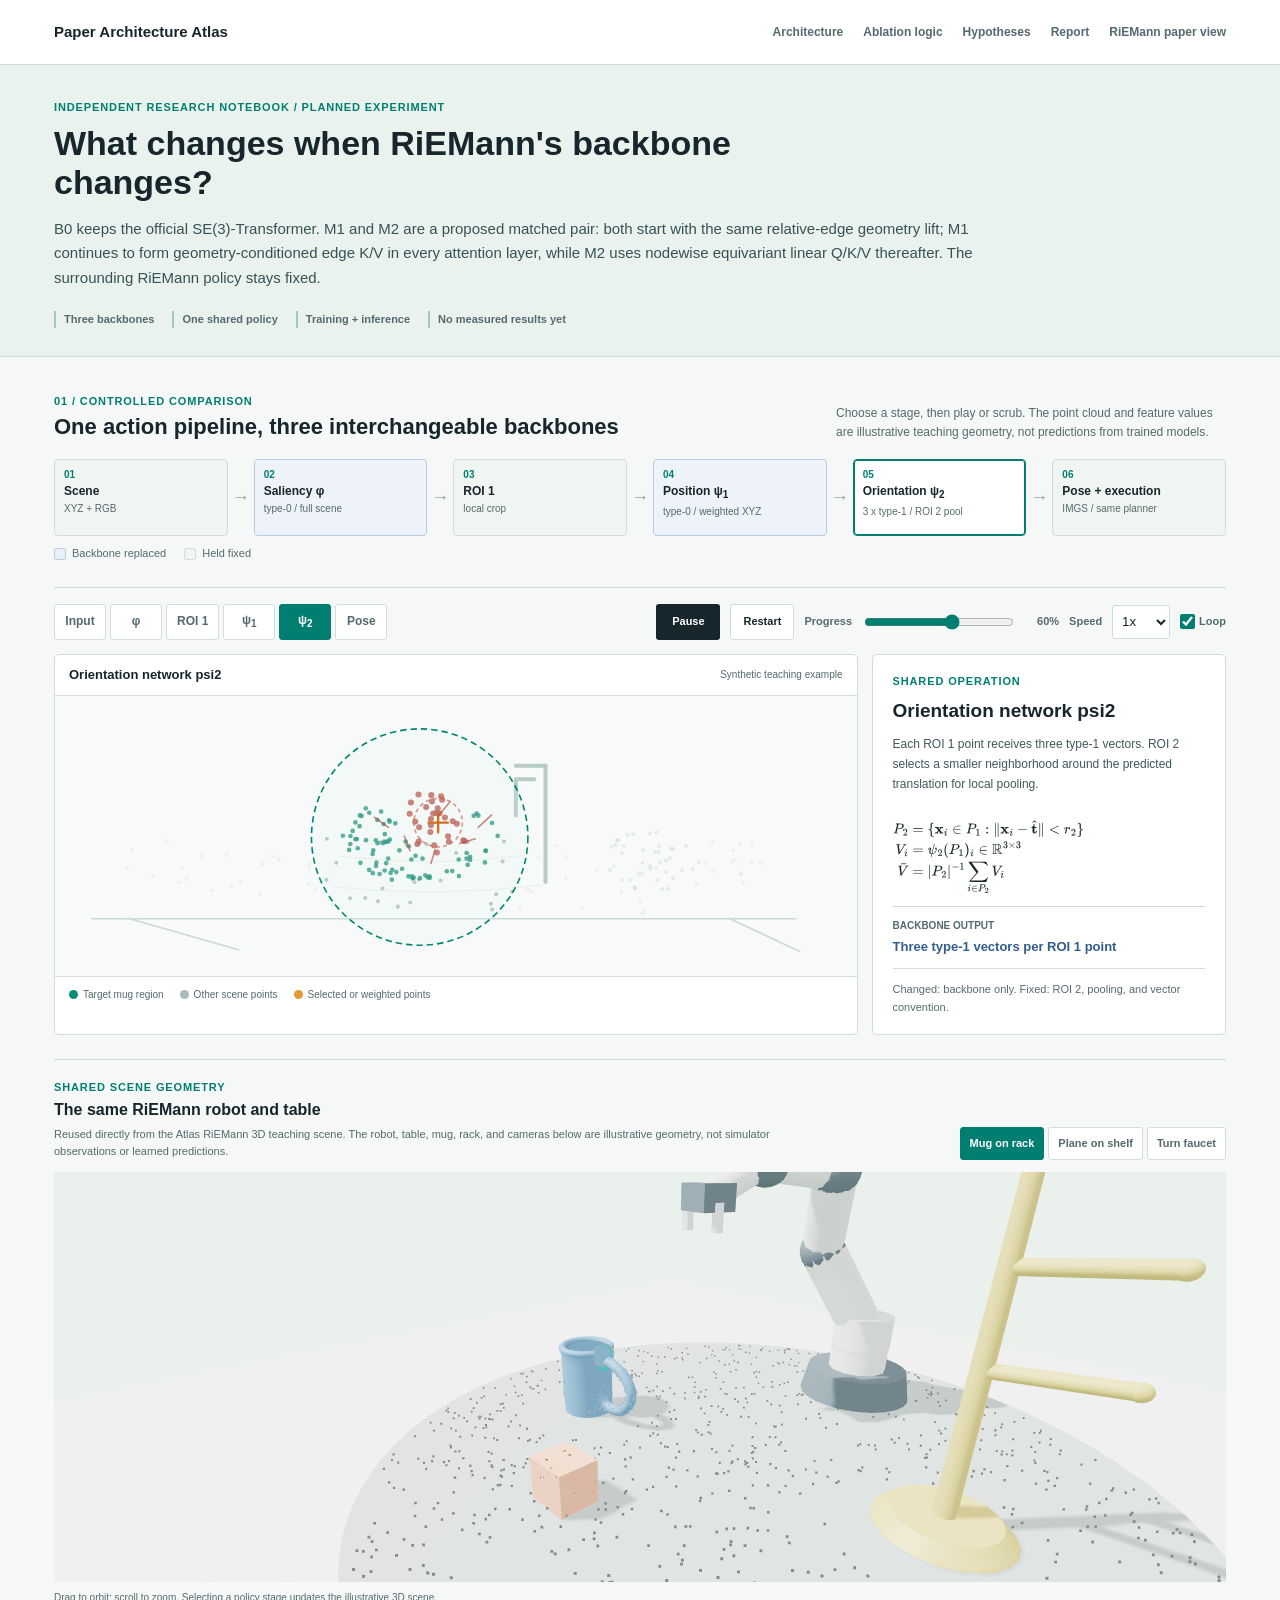
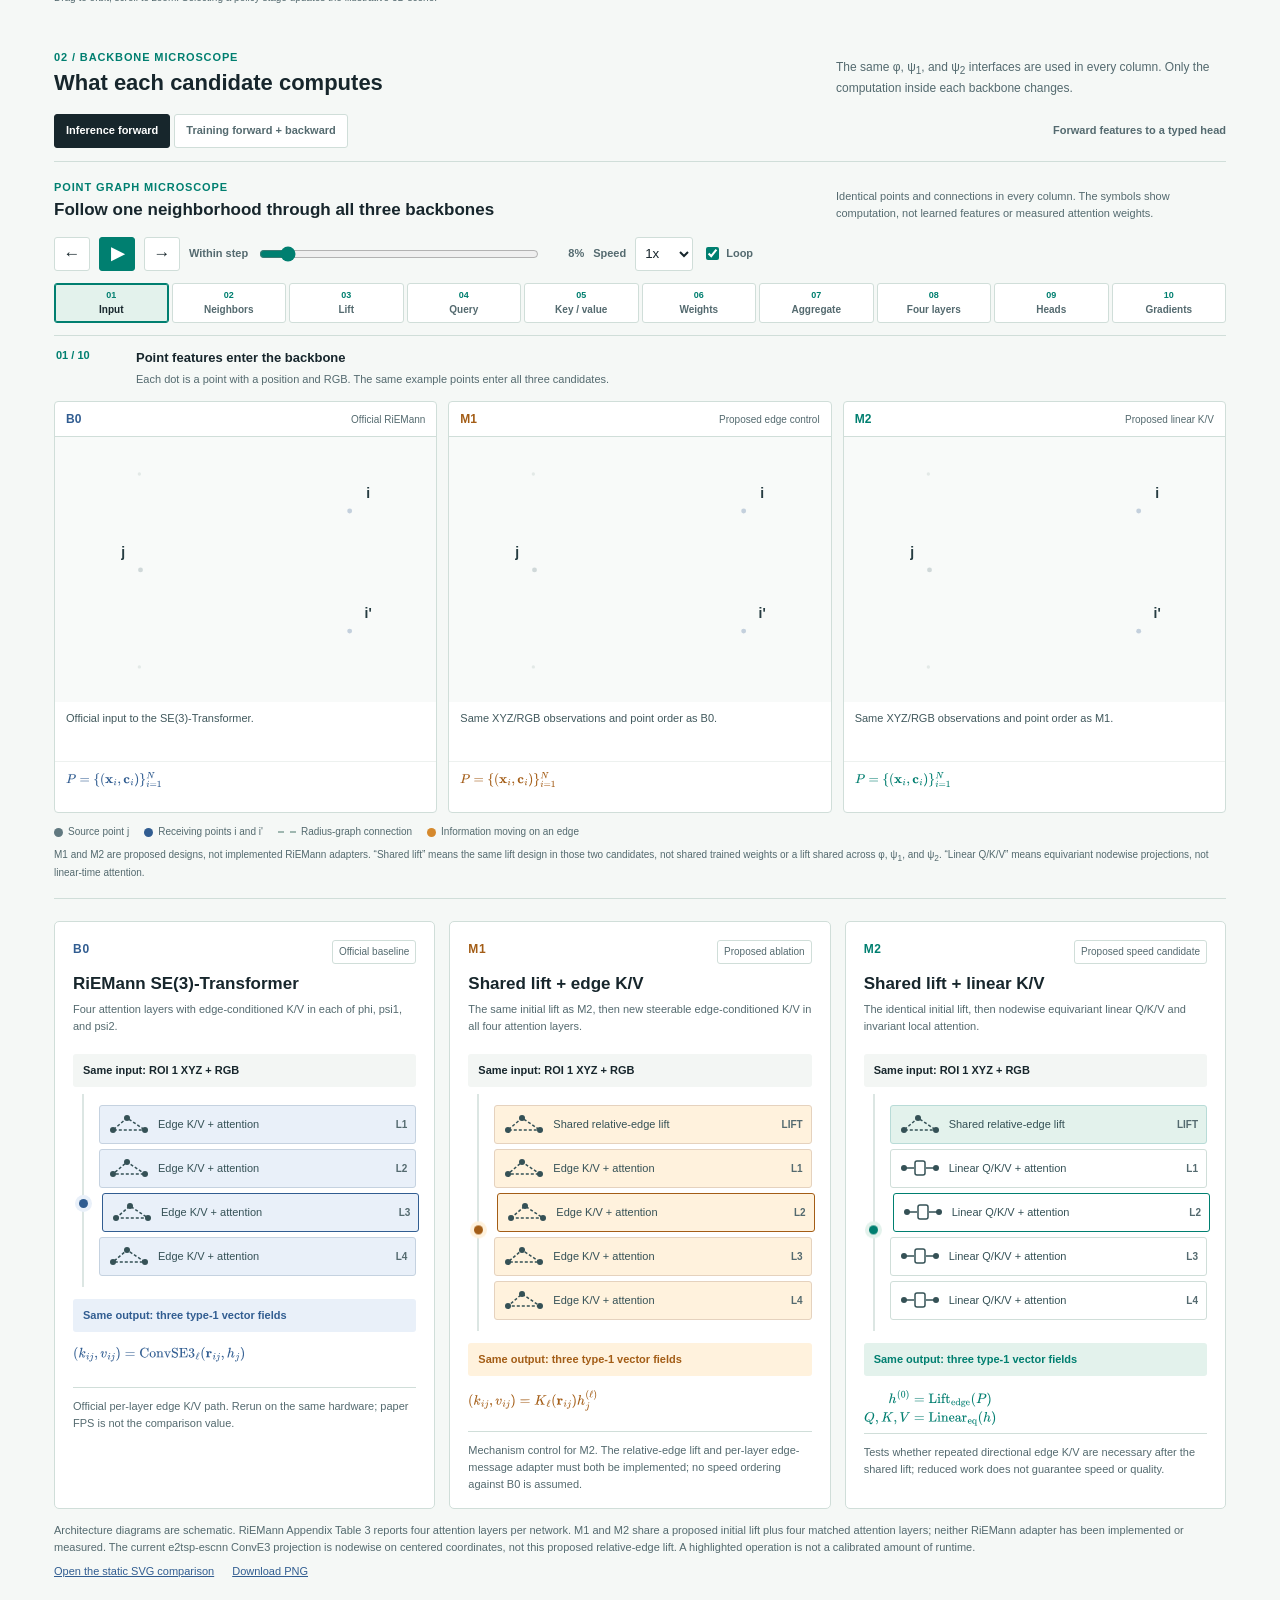
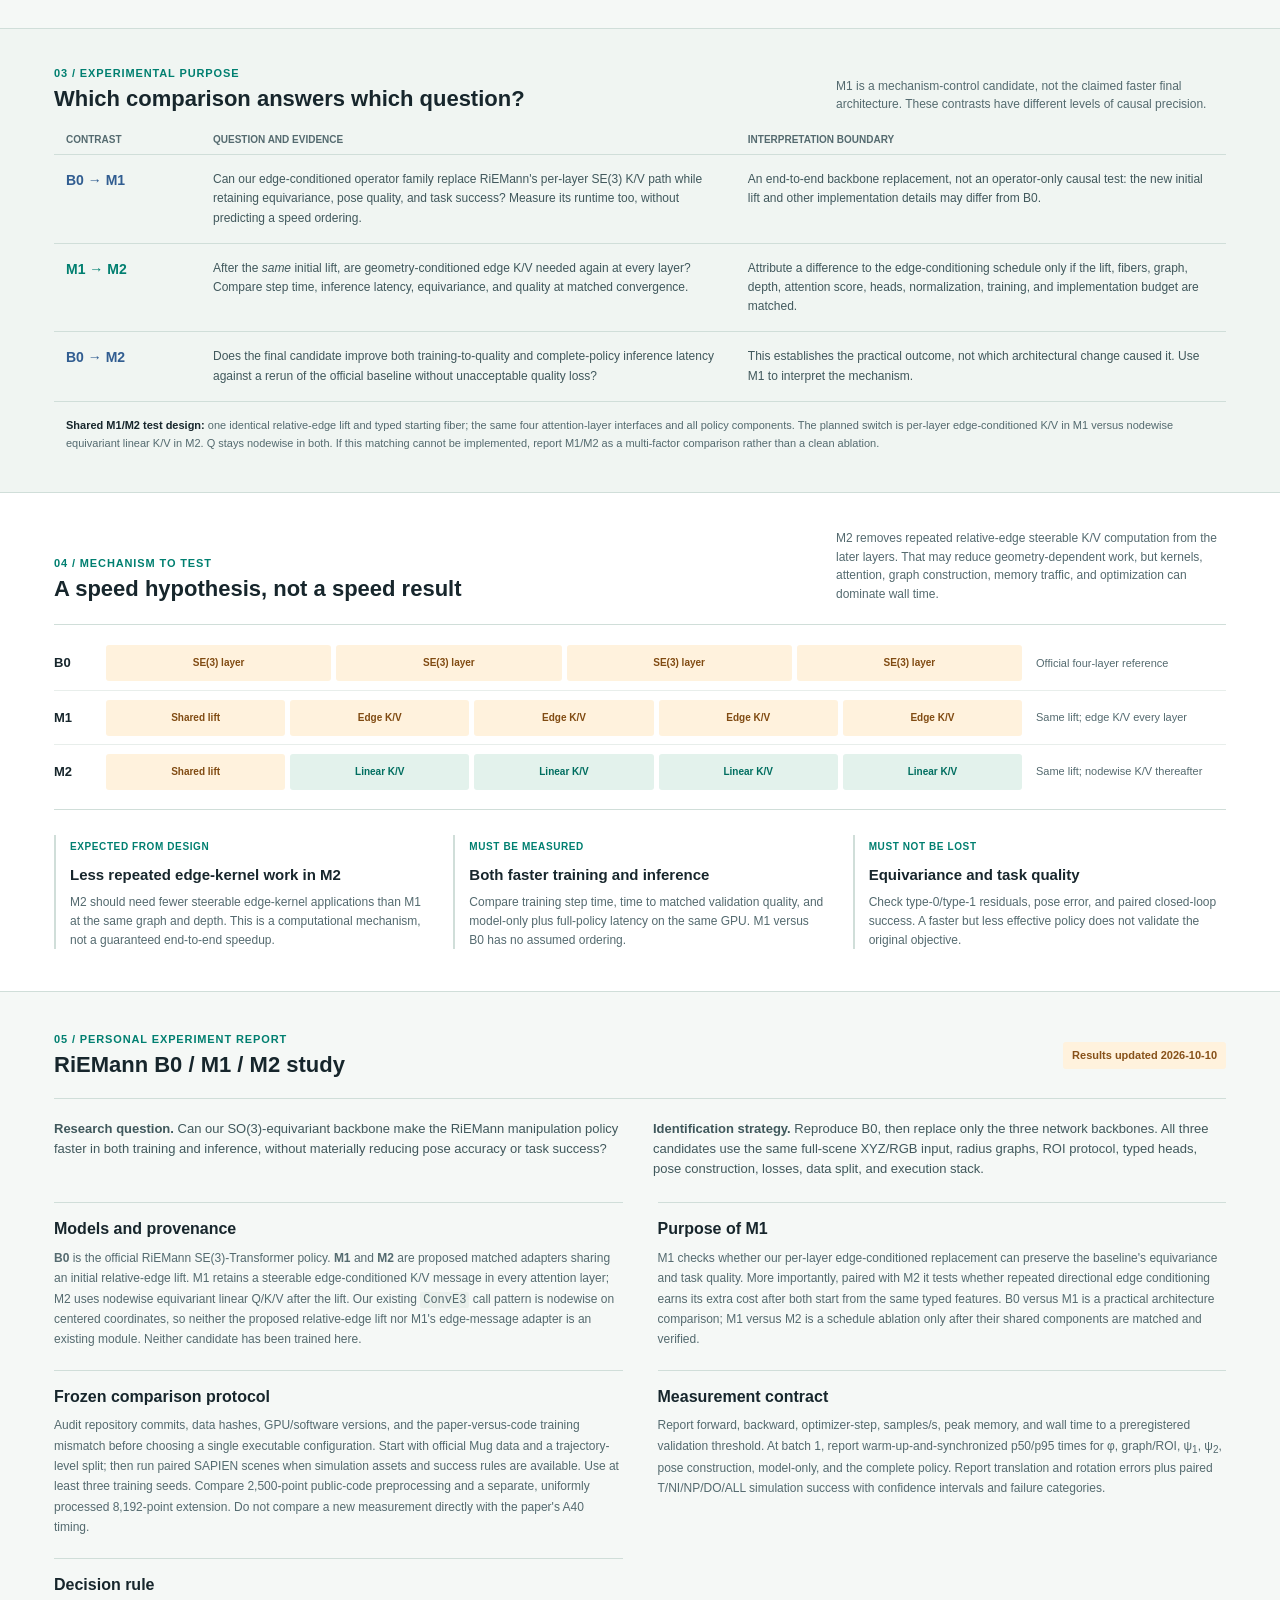
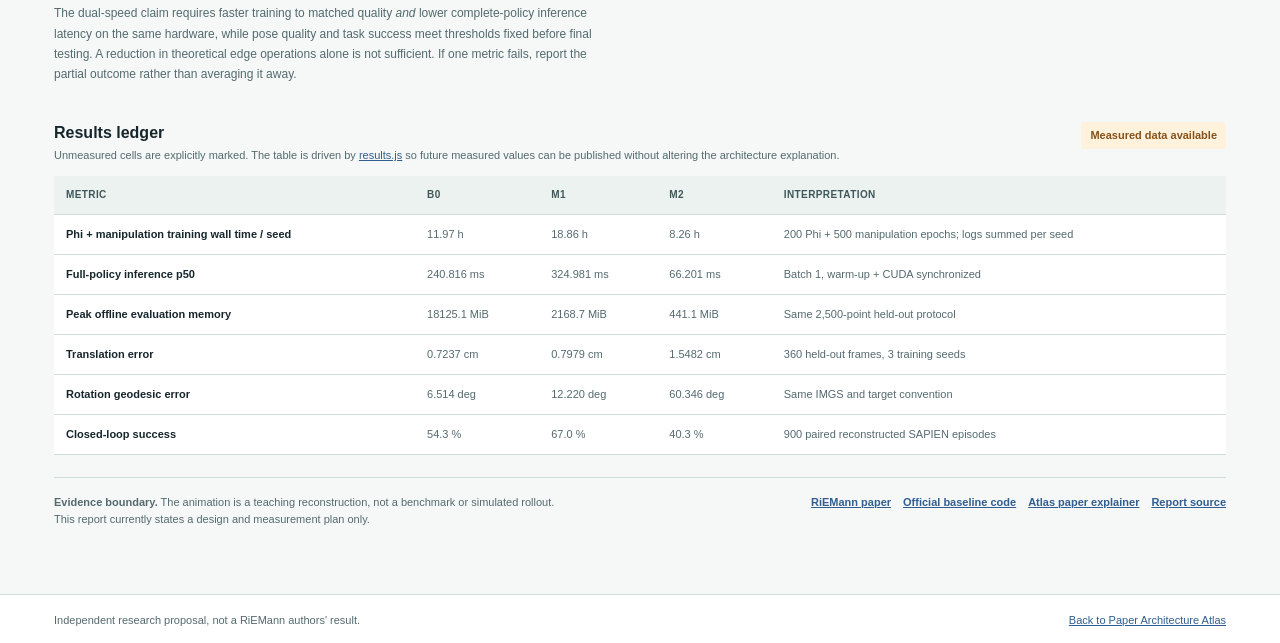
==== commit 552c8f0f: "Add point-graph walkthrough for RiEMann backbone comparison" ====
--- a/experiments/riemann-backbone-comparison/index.html
+++ b/experiments/riemann-backbone-comparison/index.html
@@ -11,9 +11,9 @@
   <script src="../../papers/riemann/vendor/three.min.js" defer></script>
   <script src="../../shared/riemann-scene3d.js?v=experiment-20261009" defer></script>
   <script src="../../papers/riemann/vendor/mathjax-tex-svg.min.js" defer></script>
-  <script src="results.js?v=2" defer></script>
-  <script src="app.js?v=3" defer></script>
-  <script src="experimental-results.js?v=1" defer></script>
+  <script src="results.js?v=1" defer></script>
+  <script src="app.js?v=2" defer></script>
+  <script src="edge-graph.js?v=1" defer></script>
 </head>
 <body>
   <header class="site-header">
@@ -24,7 +24,6 @@
         <a href="#ablation">Ablation logic</a>
         <a href="#hypotheses">Hypotheses</a>
         <a href="#report">Report</a>
-        <a href="#experimental-results">Results</a>
         <a href="../../papers/riemann/">RiEMann paper view</a>
       </nav>
     </div>
@@ -33,10 +32,10 @@
   <main>
     <section class="intro" aria-labelledby="title">
       <div class="intro-inner">
-        <div class="eyebrow">Independent research notebook / completed study</div>
+        <div class="eyebrow">Independent research notebook / planned experiment</div>
         <h1 id="title">What changes when RiEMann's backbone changes?</h1>
         <p class="lead">B0 keeps the official SE(3)-Transformer. M1 and M2 are a proposed matched pair: both start with the same relative-edge geometry lift; M1 continues to form geometry-conditioned edge K/V in every attention layer, while M2 uses nodewise equivariant linear Q/K/V thereafter. The surrounding RiEMann policy stays fixed.</p>
-        <div class="intro-meta"><span>Three backbones</span><span>Three training seeds</span><span>900 paired episodes</span><span>Results published below</span></div>
+        <div class="intro-meta"><span>Three backbones</span><span>One shared policy</span><span>Training + inference</span><span>No measured results yet</span></div>
       </div>
     </section>
 
@@ -76,6 +75,22 @@
 
       <div class="section-heading backbone-heading"><div><div class="eyebrow">02 / Backbone microscope</div><h2>What each candidate computes</h2></div><p>The same &phi;, &psi;<sub>1</sub>, and &psi;<sub>2</sub> interfaces are used in every column. Only the computation inside each backbone changes.</p></div>
       <div class="mode-row"><div class="mode-buttons" role="group" aria-label="Inspect inference or training flow"><button type="button" data-mode="inference" aria-pressed="true">Inference forward</button><button type="button" data-mode="training" aria-pressed="false">Training forward + backward</button></div><span id="flow-phase" aria-live="polite">Forward features to a typed head</span></div>
+      <section class="edge-microscope" aria-labelledby="edge-title">
+        <div class="edge-intro"><div><div class="eyebrow">Point graph microscope</div><h3 id="edge-title">Follow one neighborhood through all three backbones</h3></div><p>Identical points and connections in every column. The symbols show computation, not learned features or measured attention weights.</p></div>
+        <div class="edge-controls">
+          <button type="button" id="edge-prev" class="edge-icon-button" aria-label="Previous computation step" title="Previous step">&larr;</button>
+          <button type="button" id="edge-play" class="edge-icon-button" aria-label="Play point graph animation" title="Play animation">&#9654;</button>
+          <button type="button" id="edge-next" class="edge-icon-button" aria-label="Next computation step" title="Next step">&rarr;</button>
+          <label for="edge-progress">Within step</label><input id="edge-progress" type="range" min="0" max="100" value="0"><output id="edge-progress-value" for="edge-progress">0%</output>
+          <label for="edge-speed">Speed</label><select id="edge-speed" aria-label="Point graph playback speed"><option value="0.5">0.5x</option><option value="1" selected>1x</option><option value="1.5">1.5x</option></select>
+          <label class="edge-loop" for="edge-loop"><input id="edge-loop" type="checkbox" checked>Loop</label>
+        </div>
+        <div class="edge-timeline" id="edge-timeline" role="group" aria-label="Computation steps"></div>
+        <div class="edge-step-heading" aria-live="polite"><span id="edge-step-count">01 / 10</span><div><strong id="edge-step-title"></strong><p id="edge-step-description"></p></div></div>
+        <div class="edge-graphs" id="edge-graphs"></div>
+        <div class="edge-legend"><span><i class="edge-legend-dot source"></i>Source point j</span><span><i class="edge-legend-dot receiver"></i>Receiving points i and i'</span><span><i class="edge-legend-line"></i>Radius-graph connection</span><span><i class="edge-legend-dot message"></i>Information moving on an edge</span></div>
+        <p class="edge-disclosure">M1 and M2 are proposed designs, not implemented RiEMann adapters. “Shared lift” means the same lift design in those two candidates, not shared trained weights or a lift shared across &phi;, &psi;<sub>1</sub>, and &psi;<sub>2</sub>. “Linear Q/K/V” means equivariant nodewise projections, not linear-time attention.</p>
+      </section>
       <div class="model-grid" id="model-grid"></div>
       <div class="training-flow" id="training-flow" hidden><div><b>Same demonstration supervision</b><span>Target center and orientation axes supervise the same type-0 and type-1 heads.</span></div><div><b>Same losses, reverse gradient flow</b><span>Gradients update each candidate backbone; discrete ROI selection remains a control boundary, not a gradient path.</span></div></div>
       <p class="diagram-note">Architecture diagrams are schematic. RiEMann Appendix Table 3 reports four attention layers per network. M1 and M2 share a proposed initial lift plus four matched attention layers; neither RiEMann adapter has been implemented or measured. The current e2tsp-escnn ConvE3 projection is nodewise on centered coordinates, not this proposed relative-edge lift. A highlighted operation is not a calibrated amount of runtime.</p>
@@ -92,7 +107,7 @@
     </div></section>
 
     <section class="hypotheses-band" id="hypotheses" aria-labelledby="hypotheses-title"><div class="content">
-      <div class="section-heading"><div><div class="eyebrow">04 / Mechanism to test</div><h2 id="hypotheses-title">A speed hypothesis tested on four L20Z GPUs</h2></div><p>M2 removes repeated relative-edge steerable K/V computation from the later layers. The measured results below separate this mechanism from the practical cost of kernels, graph construction, memory traffic, and optimization.</p></div>
+      <div class="section-heading"><div><div class="eyebrow">04 / Mechanism to test</div><h2 id="hypotheses-title">A speed hypothesis, not a speed result</h2></div><p>M2 removes repeated relative-edge steerable K/V computation from the later layers. That may reduce geometry-dependent work, but kernels, attention, graph construction, memory traffic, and optimization can dominate wall time.</p></div>
       <div class="work-pattern" aria-label="Schematic placement of edge-conditioned operations">
         <div class="work-row"><b>B0</b><div class="work-slots"><span class="edge-slot">SE(3) layer</span><span class="edge-slot">SE(3) layer</span><span class="edge-slot">SE(3) layer</span><span class="edge-slot">SE(3) layer</span></div><small>Official four-layer reference</small></div>
         <div class="work-row"><b>M1</b><div class="work-slots"><span class="edge-slot">Shared lift</span><span class="edge-slot">Edge K/V</span><span class="edge-slot">Edge K/V</span><span class="edge-slot">Edge K/V</span><span class="edge-slot">Edge K/V</span></div><small>Same lift; edge K/V every layer</small></div>
@@ -102,35 +117,19 @@
     </div></section>
 
     <article class="report content" id="report" aria-labelledby="report-title">
-      <div class="section-heading"><div><div class="eyebrow">05 / Personal experiment report</div><h2 id="report-title">RiEMann B0 / M1 / M2 study</h2></div><span class="status measured" id="report-status">Measured / complete</span></div>
+      <div class="section-heading"><div><div class="eyebrow">05 / Personal experiment report</div><h2 id="report-title">RiEMann B0 / M1 / M2 study</h2></div><span class="status" id="report-status">Planned / no measurements</span></div>
       <div class="report-lead"><p><strong>Research question.</strong> Can our SO(3)-equivariant backbone make the RiEMann manipulation policy faster in both training and inference, without materially reducing pose accuracy or task success?</p><p><strong>Identification strategy.</strong> Reproduce B0, then replace only the three network backbones. All three candidates use the same full-scene XYZ/RGB input, radius graphs, ROI protocol, typed heads, pose construction, losses, data split, and execution stack.</p></div>
       <div class="report-sections">
-        <section><h3>Models and provenance</h3><p><b>B0</b> is the official RiEMann SE(3)-Transformer policy. <b>M1</b> and <b>M2</b> were implemented, trained, and evaluated here as matched proposed backbones: both use a relative-edge lift; M1 retains edge-conditioned K/V in every attention layer, while M2 uses nodewise equivariant linear Q/K/V after the lift. The public Atlas experiment is a report of this local implementation, not a claim from the RiEMann authors.</p></section>
+        <section><h3>Models and provenance</h3><p><b>B0</b> is the official RiEMann SE(3)-Transformer policy. <b>M1</b> and <b>M2</b> are proposed matched adapters sharing an initial relative-edge lift. M1 retains a steerable edge-conditioned K/V message in every attention layer; M2 uses nodewise equivariant linear Q/K/V after the lift. Our existing <code>ConvE3</code> call pattern is nodewise on centered coordinates, so neither the proposed relative-edge lift nor M1's edge-message adapter is an existing module. Neither candidate has been trained here.</p></section>
         <section><h3>Purpose of M1</h3><p>M1 checks whether our per-layer edge-conditioned replacement can preserve the baseline's equivariance and task quality. More importantly, paired with M2 it tests whether repeated directional edge conditioning earns its extra cost after both start from the same typed features. B0 versus M1 is a practical architecture comparison; M1 versus M2 is a schedule ablation only after their shared components are matched and verified.</p></section>
-        <section><h3>Frozen comparison protocol</h3><p>All models used 2,500-point preprocessing, batch 1, FP32, the same 8/2 trajectory split, Phi 200 epochs, manipulation 500 epochs, and seeds 0/1/2. Held-out prediction used the learned Phi center, not GT ROI. The paired simulation study used 5 conditions (T, NI, NP, DO, ALL), 20 scene seeds, the same Panda/MPlib/SAPIEN execution stack, and a shared success rule.</p></section>
-        <section><h3>Measurement contract</h3><p>We report held-out translation/rotation error, rotation equivariance residuals, warm-up-and-synchronized p50/p95 latency, peak memory, training wall time, Wilson confidence intervals, exact paired McNemar tests, and policy/planner/execution failure categories. The 600 timing pairs quantify runtime repeatability; only three independent training seeds support cross-run claims.</p></section>
+        <section><h3>Frozen comparison protocol</h3><p>Audit repository commits, data hashes, GPU/software versions, and the paper-versus-code training mismatch before choosing a single executable configuration. Start with official Mug data and a trajectory-level split; then run paired SAPIEN scenes when simulation assets and success rules are available. Use at least three training seeds. Compare 2,500-point public-code preprocessing and a separate, uniformly processed 8,192-point extension. Do not compare a new measurement directly with the paper's A40 timing.</p></section>
+        <section><h3>Measurement contract</h3><p>Report forward, backward, optimizer-step, samples/s, peak memory, and wall time to a preregistered validation threshold. At batch 1, report warm-up-and-synchronized p50/p95 times for &phi;, graph/ROI, &psi;<sub>1</sub>, &psi;<sub>2</sub>, pose construction, model-only, and the complete policy. Report translation and rotation errors plus paired T/NI/NP/DO/ALL simulation success with confidence intervals and failure categories.</p></section>
         <section><h3>Decision rule</h3><p>The dual-speed claim requires faster training to matched quality <em>and</em> lower complete-policy inference latency on the same hardware, while pose quality and task success meet thresholds fixed before final testing. A reduction in theoretical edge operations alone is not sufficient. If one metric fails, report the partial outcome rather than averaging it away.</p></section>
       </div>
-      <div class="results-head"><div><h3>Results ledger</h3><p>The compact ledger below is driven by measured data. The detailed tables, statistical tests, plots, and interactive simulation viewer are in the experimental results unit at the bottom of this page.</p></div><span class="pending-mark measured">900 episodes / complete</span></div>
+      <div class="results-head"><div><h3>Results ledger</h3><p>Unmeasured cells are explicitly marked. The table is driven by <a href="results.js">results.js</a> so future measured values can be published without altering the architecture explanation.</p></div><span class="pending-mark">Awaiting server runs</span></div>
       <div class="table-scroll"><table class="results-table"><thead><tr><th scope="col">Metric</th><th scope="col">B0</th><th scope="col">M1</th><th scope="col">M2</th><th scope="col">Interpretation</th></tr></thead><tbody id="results-body"></tbody></table></div>
-      <div class="report-footer"><p><strong>Evidence boundary.</strong> The architecture animation remains a teaching reconstruction. The results unit below is grounded in the local checkpoints, held-out evaluation files, and paired reconstructed SAPIEN episodes; its simulator is explicitly labeled as a proxy benchmark.</p><div class="source-links"><a href="https://arxiv.org/abs/2403.19460" target="_blank" rel="noopener noreferrer">RiEMann paper</a><a href="https://github.com/HeegerGao/RiEMann" target="_blank" rel="noopener noreferrer">Official baseline code</a><a href="../../papers/riemann/">Atlas paper explainer</a><a href="REPORT.md">Report source</a></div></div>
+      <div class="report-footer"><p><strong>Evidence boundary.</strong> The animation is a teaching reconstruction, not a benchmark or simulated rollout. This report currently states a design and measurement plan only.</p><div class="source-links"><a href="https://arxiv.org/abs/2403.19460" target="_blank" rel="noopener noreferrer">RiEMann paper</a><a href="https://github.com/HeegerGao/RiEMann" target="_blank" rel="noopener noreferrer">Official baseline code</a><a href="../../papers/riemann/">Atlas paper explainer</a><a href="REPORT.md">Report source</a></div></div>
     </article>
-
-    <section class="experimental-results" id="experimental-results" aria-labelledby="experimental-results-title">
-      <div class="content">
-        <div class="section-heading"><div><div class="eyebrow">06 / Experimental results</div><h2 id="experimental-results-title">What changed in the measured study?</h2></div><p>Use the controls to compare accuracy, runtime, significance, and paired simulated execution. Every number in this unit comes from the completed B0/M1/M2 run.</p></div>
-        <div class="result-callout-grid" id="result-callouts" aria-label="Headline experimental conclusions"></div>
-        <div class="result-panel result-dashboard"><div class="result-panel-heading"><div><h3>Task success by condition</h3><p>Each bar is 60 paired episodes: 3 training seeds × 20 scene seeds. Error bars are Wilson 95% intervals.</p></div><span class="legend-inline"><i class="swatch b0"></i>B0 <i class="swatch m1"></i>M1 <i class="swatch m2"></i>M2</span></div><div class="chart-frame" id="success-chart" role="img" aria-label="Grouped bar chart of paired simulation success rates"></div></div>
-        <div class="result-two-column">
-          <div class="result-panel"><div class="result-panel-heading"><div><h3>Offline quality and efficiency</h3><p>Held-out error, synchronized p50 latency, and peak memory.</p></div></div><div class="table-scroll"><table class="data-table" id="quality-table"></table></div></div>
-          <div class="result-panel"><div class="result-panel-heading"><div><h3>Training wall time</h3><p>Epoch totals from the three seed logs; not a paper-reported value.</p></div></div><div class="table-scroll"><table class="data-table" id="training-table"></table></div></div>
-        </div>
-        <div class="result-panel"><div class="result-panel-heading"><div><h3>Why the speed result is statistically meaningful</h3><p>Paired bootstrap over the same seed and repeat index. A positive delay difference means B0 took longer.</p></div></div><div class="significance-grid" id="significance-grid"></div><div class="interpretation-grid"><article><span class="interpretation-kicker">M2 / speed</span><h4>Large and consistent</h4><p>The 95% interval for M2's speedup stays above 3.5× in both timing scopes. This is a hardware-measured result on the four L20Z setup, not an inference from parameter count.</p></article><article><span class="interpretation-kicker">M1 / trade-off</span><h4>Smaller is not faster here</h4><p>M1 has far fewer parameters and memory use than B0, yet repeated edge-conditioned messages make its measured latency higher. The kernel schedule matters more than the parameter total.</p></article><article><span class="interpretation-kicker">Quality boundary</span><h4>Do not average away the failure</h4><p>M2's speed gain coincides with much worse rotation error and difficult-condition success. The original dual-speed-and-quality claim is therefore only partially supported.</p></article></div></div>
-        <div class="result-panel simulation-panel"><div class="result-panel-heading"><div><h3>3D simulation replay: success and failure cases</h3><p>These are representative real episode records. The mug, distractors, target, predicted pose, and grasp path are reconstructed from the saved numeric episode fields; they are not camera frames.</p></div><span class="proxy-badge">Reconstructed SAPIEN proxy</span></div><div class="simulation-toolbar"><label>Model<select id="sim-model"></select></label><label>Condition<select id="sim-condition"></select></label><label>Outcome<select id="sim-outcome"><option value="all">All cases</option><option value="success">Success</option><option value="failure">Failure</option></select></label><button type="button" id="sim-prev" aria-label="Previous simulation case">&larr;</button><button type="button" id="sim-next" aria-label="Next simulation case">&rarr;</button><span id="sim-case-count" class="case-count"></span></div><div class="simulation-grid"><div class="simulation-canvas-wrap"><canvas id="simulation-canvas" aria-label="Three-dimensional reconstruction of a selected simulation episode"></canvas><div class="canvas-key"><span><i class="key-dot target-dot"></i>target</span><span><i class="key-dot prediction-dot"></i>predicted grasp</span><span><i class="key-dot path-dot"></i>approach / lift</span><span><i class="key-dot obstacle-dot"></i>distractor</span></div></div><aside class="simulation-detail" aria-live="polite"><div class="case-status" id="sim-status"></div><h4 id="sim-title"></h4><p id="sim-description"></p><dl id="sim-facts"></dl></aside></div><div class="case-gallery" id="case-gallery" aria-label="Representative simulation episodes"></div><p class="simulation-note"><strong>How to read a failure:</strong> <span id="sim-failure-note">policy_invalid means the predicted grasp pose crossed the frozen Panda workspace gate; execution_grasp means both fingers did not contact the proxy after closure.</span> The formal success criterion required bilateral contact followed by 120 physics steps above z = 0.15 m.</p></div>
-        <div class="result-panel"><div class="result-panel-heading"><div><h3>Condition-level reading guide</h3><p>Why the bars differ, and which conclusions are supported by the paired design.</p></div></div><div class="condition-reading" id="condition-reading"></div></div>
-        <div class="results-method-note"><strong>Protocol and limitations.</strong> The completed benchmark uses the official fused T/NI/NP/DO/ALL point clouds with deterministic target-only perturbations, SAPIEN 2.2.2 physics, Panda, and MPlib 0.1.1. Private paper simulator assets and GPU rendering were unavailable, so this is a transparent reconstructed proxy, not a reproduction of the paper's private success-rate benchmark. The complete CSVs, hashes, failure taxonomy, and commands remain in the experiment workspace report.</div>
-      </div>
-    </section>
   </main>
   <footer><div class="footer-inner"><span>Independent research proposal, not a RiEMann authors' result.</span><a href="../../">Back to Paper Architecture Atlas</a></div></footer>
 </body>
--- a/experiments/riemann-backbone-comparison/styles.css
+++ b/experiments/riemann-backbone-comparison/styles.css
@@ -88,6 +88,47 @@
 .mode-buttons button{height:34px;padding:0 11px;border:1px solid var(--line);border-radius:3px;background:var(--white);color:var(--muted);font-size:11px;font-weight:750}
 .mode-buttons button[aria-pressed="true"]{background:var(--ink);border-color:var(--ink);color:var(--white)}
 #flow-phase{font-size:11px;color:var(--muted);font-weight:700}
+.edge-microscope{border-top:1px solid var(--line);border-bottom:1px solid var(--line);padding:17px 0 18px;margin:0 0 22px}
+.edge-intro{display:flex;justify-content:space-between;align-items:end;gap:18px}
+.edge-intro h3{font-size:17px;margin:3px 0 0}
+.edge-intro p{font-size:11px;color:var(--muted);max-width:390px;margin:0}
+.edge-controls{display:flex;align-items:center;gap:9px;flex-wrap:wrap;margin:15px 0 12px;font-size:11px;font-weight:700;color:var(--muted)}
+.edge-controls label{white-space:nowrap}
+.edge-icon-button{height:34px;width:36px;flex:none;border:1px solid var(--line);border-radius:3px;background:#fff;color:var(--ink);font-size:17px;font-weight:700;line-height:1}
+.edge-icon-button:hover{border-color:var(--teal);color:var(--teal)}
+#edge-play{background:var(--teal);border-color:var(--teal);color:#fff}
+#edge-progress{flex:1 1 140px;min-width:90px;max-width:280px;accent-color:var(--teal)}
+#edge-progress-value{min-width:34px;text-align:right;font-variant-numeric:tabular-nums}
+#edge-speed{height:34px;border:1px solid var(--line);border-radius:3px;background:#fff;color:var(--ink);padding:0 5px}
+.edge-loop{display:flex;align-items:center;gap:4px}
+.edge-loop input{accent-color:var(--teal)}
+.edge-timeline{display:grid;grid-template-columns:repeat(10,minmax(0,1fr));gap:3px;margin-bottom:12px}
+.edge-timeline button{min-width:0;min-height:40px;padding:4px 2px;border:1px solid var(--line);border-radius:3px;background:#fff;color:var(--muted);font-size:10px;font-weight:700;line-height:1.15;text-align:center}
+.edge-timeline button span{display:block;font-size:9px;color:var(--teal);margin-bottom:3px}
+.edge-timeline button[aria-current="step"]{border-color:var(--teal);background:var(--teal-soft);color:var(--ink);box-shadow:inset 0 0 0 1px var(--teal)}
+.edge-step-heading{display:grid;grid-template-columns:68px minmax(0,1fr);gap:12px;align-items:start;border-top:1px solid var(--line);padding:11px 2px 13px}
+#edge-step-count{color:var(--teal);font-size:11px;font-weight:800;font-variant-numeric:tabular-nums}
+#edge-step-title{font-size:13px}
+#edge-step-description{font-size:11px;line-height:1.5;color:var(--muted);margin:3px 0 0}
+.edge-graphs{display:grid;grid-template-columns:repeat(3,minmax(0,1fr));gap:11px}
+.edge-graph-panel{min-width:0;border:1px solid var(--line);border-radius:4px;background:#fff;overflow:hidden;--graph-color:var(--blue)}
+.edge-graph-panel[data-graph-model="M1"]{--graph-color:var(--amber)}
+.edge-graph-panel[data-graph-model="M2"]{--graph-color:var(--teal)}
+.edge-graph-head{display:flex;align-items:center;justify-content:space-between;gap:5px;padding:8px 11px 7px;border-bottom:1px solid var(--line)}
+.edge-graph-head strong{font-size:12px;color:var(--graph-color)}
+.edge-graph-head span{font-size:10px;color:var(--muted)}
+.edge-graph-svg{display:block;width:100%;aspect-ratio:330/230;background:#f8faf9}
+.edge-graph-caption{padding:9px 11px 3px;color:#40585c;font-size:11px;line-height:1.45;min-height:59px}
+.edge-graph-math{border-top:1px solid #edf1ef;min-height:51px;padding:9px 11px;font-size:11px;color:var(--graph-color);overflow-x:auto}
+.edge-graph-math mjx-container{margin:0!important}
+.edge-legend{display:flex;gap:15px;flex-wrap:wrap;margin:11px 0 7px;font-size:10px;color:var(--muted)}
+.edge-legend span{display:inline-flex;align-items:center;gap:5px}
+.edge-legend-dot{width:9px;height:9px;border-radius:50%;display:inline-block}
+.edge-legend-dot.source{background:#617980}
+.edge-legend-dot.receiver{background:#315d91}
+.edge-legend-dot.message{background:#d5892d}
+.edge-legend-line{display:inline-block;width:18px;border-top:2px dashed #9fb7b0}
+.edge-disclosure{font-size:10px;color:var(--muted);margin:0;line-height:1.55}
 .model-grid{display:grid;grid-template-columns:repeat(3,minmax(0,1fr));gap:14px}
 .model-card{position:relative;overflow:hidden;background:var(--white);border:1px solid var(--line);border-radius:5px;min-width:0;padding:18px 18px 15px}
 .model-card[data-model="B0"]{--model:#315d91;--model-soft:#e9f0f9}
@@ -170,99 +211,11 @@
 .report-footer{border-top:1px solid var(--line);margin-top:22px;padding-top:16px;display:flex;justify-content:space-between;gap:22px;align-items:start}
 .report-footer p{font-size:11px;color:var(--muted);max-width:510px}
 .source-links{display:flex;flex-wrap:wrap;gap:12px;font-size:11px;font-weight:700}
-.experimental-results{border-top:1px solid var(--line);background:#eef4f1}
-.experimental-results .content{padding:42px 24px 64px}
-.experimental-results .section-heading{margin-bottom:25px}
-.experimental-results .section-heading p{max-width:600px}
-.result-callout-grid{display:grid;grid-template-columns:repeat(3,minmax(0,1fr));gap:10px;margin:0 0 22px}
-.result-callout{background:#fff;border:1px solid var(--line);border-top:3px solid var(--blue);padding:17px 18px 15px;min-height:112px;display:flex;flex-direction:column;justify-content:space-between}
-.result-callout.fast{border-top-color:var(--teal)}
-.result-callout.quality{border-top-color:var(--coral)}
-.result-callout.baseline{border-top-color:var(--blue)}
-.callout-label{font-size:10px;text-transform:uppercase;letter-spacing:.07em;font-weight:800;color:var(--muted)}
-.result-callout strong{font-size:29px;line-height:1.1;color:var(--ink);font-variant-numeric:tabular-nums}
-.result-callout.fast strong{color:var(--teal)}
-.result-callout.quality strong{color:var(--coral)}
-.callout-detail{font-size:11px;color:var(--muted)}
-.result-panel{background:#fff;border:1px solid var(--line);padding:20px 20px 22px;margin-top:12px}
-.result-panel-heading{display:flex;justify-content:space-between;gap:18px;align-items:end;margin-bottom:15px}
-.result-panel-heading h3{margin:0;font-size:17px}
-.result-panel-heading p{font-size:11px;color:var(--muted);margin:0;max-width:580px;text-align:right}
-.legend-inline{display:flex;align-items:center;gap:6px;flex:none;font-size:10px;color:var(--muted);white-space:nowrap}
-.legend-inline .swatch{display:inline-block;width:10px;height:10px;border-radius:2px;margin-left:5px}
-.legend-inline .swatch.b0{background:var(--blue)}.legend-inline .swatch.m1{background:#a35d16}.legend-inline .swatch.m2{background:var(--teal)}
-.chart-frame{overflow-x:auto;padding-bottom:3px}
-.chart-frame svg{display:block;min-width:680px;width:100%;height:auto}
-.chart-legend{display:flex;flex-wrap:wrap;gap:15px;margin:12px 0 0;font-size:11px;color:var(--muted)}
-.chart-legend span{display:inline-flex;align-items:center;gap:6px}
-.chart-legend i{width:11px;height:11px;border-radius:2px;display:inline-block}
-.result-two-column{display:grid;grid-template-columns:minmax(0,1.18fr) minmax(0,.82fr);gap:12px;margin-top:12px}
-.data-table{border-collapse:collapse;width:100%;min-width:640px;font-size:11px}
-.data-table th,.data-table td{border-bottom:1px solid var(--line);padding:10px 9px;text-align:left;white-space:nowrap;font-variant-numeric:tabular-nums}
-.data-table th{background:#e9f1ed;text-transform:uppercase;color:#40575a;font-size:9px;letter-spacing:.045em}
-.data-table td:first-child{font-weight:800;color:var(--ink)}
-.data-table tr:last-child td{border-bottom:0}
-.significance-grid{display:grid;grid-template-columns:repeat(4,minmax(0,1fr));gap:9px}
-.significance-card{border-left:3px solid var(--coral);background:#f7faf8;padding:13px 13px 12px;min-height:136px;display:flex;flex-direction:column;gap:5px}
-.significance-card.fast{border-left-color:var(--teal)}
-.significance-head{font-size:10px;font-weight:800;text-transform:uppercase;letter-spacing:.04em;color:var(--muted)}
-.significance-card strong{font-size:23px;color:var(--ink);font-variant-numeric:tabular-nums}
-.significance-card.fast strong{color:var(--teal)}
-.significance-ci,.significance-delta,.significance-p{font-size:10px;color:var(--muted);font-variant-numeric:tabular-nums}
-.significance-p{font-weight:800;color:var(--coral)}
-.significance-card.fast .significance-p{color:var(--teal)}
-.interpretation-grid{display:grid;grid-template-columns:repeat(3,minmax(0,1fr));gap:22px;margin-top:18px}
-.interpretation-grid h3{font-size:14px;margin:0 0 7px}
-.interpretation-grid p{font-size:12px;line-height:1.65;color:var(--muted);margin:0}
-.condition-reading{display:grid;grid-template-columns:repeat(5,minmax(0,1fr));gap:8px;margin-top:15px}
-.condition-item{border-top:3px solid var(--condition);background:#f7faf8;padding:12px 12px 13px}
-.condition-chip{display:inline-block;color:#fff;background:var(--condition);font:800 10px ui-monospace,SFMono-Regular,Consolas,monospace;padding:3px 6px;border-radius:2px}
-.condition-item h4{font-size:12px;margin:11px 0 5px}
-.condition-item p{font-size:11px;line-height:1.55;color:var(--muted);margin:0}
-.simulation-panel{margin-top:12px}
-.simulation-toolbar{display:flex;flex-wrap:wrap;gap:8px;align-items:end;margin-bottom:13px}
-.simulation-toolbar>label{display:flex;flex-direction:column;gap:4px;font-size:10px;font-weight:800;text-transform:uppercase;color:var(--muted)}
-.simulation-filter{display:flex;flex-direction:column;gap:4px;font-size:10px;font-weight:800;text-transform:uppercase;color:var(--muted)}
-.simulation-filter select{min-width:112px;border:1px solid #cbd9d4;border-radius:3px;background:#fff;padding:8px 9px;color:var(--ink);font:700 12px inherit}
-.simulation-toolbar button,.simulation-nav button{border:1px solid #b9ccc5;border-radius:3px;background:#f4f8f6;color:var(--ink);padding:8px 11px;font:800 11px inherit;cursor:pointer}
-.simulation-toolbar button:hover,.simulation-nav button:hover,.case-card:hover{border-color:var(--teal);background:var(--teal-soft)}
-.proxy-badge{align-self:center;border:1px solid #b8d3cc;background:var(--teal-soft);padding:5px 8px;border-radius:2px;color:var(--teal);font:800 10px ui-monospace,SFMono-Regular,Consolas,monospace;white-space:nowrap}
-.simulation-grid{display:grid;grid-template-columns:minmax(0,1.35fr) minmax(270px,.65fr);gap:14px;align-items:stretch}
-.simulation-canvas-wrap{position:relative;min-height:405px;background:#eaf0ec;border:1px solid var(--line);overflow:hidden}
-#simulation-canvas{display:block;width:100%;height:100%;min-height:405px;touch-action:none;cursor:grab}
-#simulation-canvas:active{cursor:grabbing}
-.simulation-overlay{position:absolute;left:12px;right:12px;top:11px;display:flex;justify-content:space-between;pointer-events:none}
-.simulation-overlay span{background:rgba(255,255,255,.87);border:1px solid #cedbd6;padding:5px 7px;font-size:10px;color:var(--muted)}
-.canvas-key{position:absolute;left:12px;bottom:11px;display:flex;flex-wrap:wrap;gap:8px;background:rgba(255,255,255,.87);border:1px solid #cedbd6;padding:7px 8px;font-size:9px;color:var(--muted)}
-.canvas-key span{display:inline-flex;align-items:center;gap:4px}.key-dot{width:8px;height:8px;border-radius:50%;display:inline-block}.target-dot{background:var(--coral)}.prediction-dot{background:#e39a35}.path-dot{background:var(--teal)}.obstacle-dot{background:#6f5a8e}
-.simulation-detail{border-left:3px solid var(--teal);padding:12px 15px;background:#f7faf8;min-height:405px}
-.case-status{display:inline-block;padding:4px 7px;border-radius:2px;background:var(--coral-soft);color:var(--coral);font:800 10px ui-monospace,SFMono-Regular,Consolas,monospace;text-transform:uppercase}
-.case-status.success{background:var(--teal-soft);color:var(--teal)}
-.simulation-detail h3{font-size:18px;margin:13px 0 7px}
-.simulation-detail>p{font-size:12px;line-height:1.6;color:var(--muted);margin:0 0 15px}
-.simulation-facts{display:grid;grid-template-columns:auto 1fr;gap:7px 10px;margin:0;font-size:11px}
-.simulation-facts dt{color:var(--muted);font-weight:700}
-.simulation-facts dd{margin:0;color:var(--ink);font-family:ui-monospace,SFMono-Regular,Consolas,monospace;overflow-wrap:anywhere}
-.simulation-nav{display:flex;justify-content:space-between;align-items:center;border-top:1px solid var(--line);margin-top:18px;padding-top:12px}
-.simulation-nav span{font-size:10px;color:var(--muted);font-variant-numeric:tabular-nums}
-.simulation-nav button{padding:6px 9px}
-.case-count{font-size:10px;color:var(--muted);margin-left:auto;font-variant-numeric:tabular-nums}
-.case-gallery{display:grid;grid-template-columns:repeat(6,minmax(0,1fr));gap:7px;margin-top:13px}
-.case-card{min-width:0;text-align:left;border:1px solid var(--line);border-top:3px solid var(--coral);border-radius:2px;background:#fff;padding:8px 8px 7px;cursor:pointer;color:var(--ink)}
-.case-card.success{border-top-color:var(--teal)}
-.case-card.active{outline:2px solid var(--blue);outline-offset:1px}
-.case-card strong,.case-card span,.case-card small{display:block;overflow:hidden;text-overflow:ellipsis;white-space:nowrap}
-.case-card strong{font-size:11px}.case-card span,.case-card small{font-size:9px;color:var(--muted);margin-top:4px}.case-card small{font-weight:800;text-transform:uppercase;color:var(--coral)}.case-card.success small{color:var(--teal)}
-.results-method-note{border-top:1px solid var(--line);margin-top:18px;padding-top:13px;font-size:11px;line-height:1.65;color:var(--muted)}
-.results-method-note strong{color:var(--ink)}
-.simulation-note{font-size:11px;line-height:1.65;color:var(--muted);margin:14px 0 0}.simulation-note strong{color:var(--ink)}
-.interpretation-kicker{font-size:10px;font-weight:800;text-transform:uppercase;letter-spacing:.06em;color:var(--teal)}
-.interpretation-grid h4{font-size:14px;margin:7px 0}.simulation-detail h4{font-size:18px;margin:13px 0 7px}
 footer{background:#fff;border-top:1px solid var(--line)}
 .footer-inner{padding:17px 24px;display:flex;justify-content:space-between;gap:15px;font-size:11px;color:var(--muted)}
 @media(max-width:980px){.pipeline{overflow-x:auto;padding-bottom:5px}.pipe-segment{flex:0 0 132px}.model-grid{gap:9px}.model-card{padding:13px}.work-row{grid-template-columns:38px minmax(0,1fr)}.work-row small{grid-column:2;margin-top:-7px;margin-bottom:5px}}
+@media(max-width:980px){.edge-timeline{display:flex;overflow-x:auto;padding-bottom:5px}.edge-timeline button{flex:0 0 90px}.edge-graphs{gap:7px}.edge-graph-caption{min-height:88px}}
 @media(max-width:760px){.header-inner{padding:12px 15px;align-items:start;flex-direction:column;gap:8px}nav{gap:14px}.intro-inner{padding:25px 15px}.intro h1{font-size:28px}.comparison,.ablation-band .content,.hypotheses-band .content,.report{padding:28px 15px}.section-heading{display:block}.section-heading p{max-width:none;margin-top:10px}.scene-grid{grid-template-columns:1fr}#scene{aspect-ratio:500/250}.stage-detail{min-height:195px}.robot-heading{display:block}.task-buttons{margin-top:12px}#robot-scene{height:300px}.model-grid{grid-template-columns:1fr}.model-sub,.model-caution,.model-equation{min-height:0}.ablation-head{display:none}.ablation-row{grid-template-columns:1fr;gap:6px;padding:15px 0}.ablation-row p+p{color:var(--muted)}.ablation-footnote{padding-left:0;padding-right:0}.hypothesis-grid,.training-flow{grid-template-columns:1fr;gap:15px}.report-lead,.report-sections{grid-template-columns:1fr;gap:4px}.report-footer{display:block}.footer-inner{display:block;padding:15px}.footer-inner a{display:block;margin-top:6px}}
+@media(max-width:760px){.edge-intro{display:block}.edge-intro p{margin-top:7px;max-width:none}.edge-graphs{grid-template-columns:1fr;gap:9px}.edge-graph-svg{aspect-ratio:330/205}.edge-graph-caption{min-height:0;padding-bottom:9px}.edge-graph-math{min-height:0}.edge-step-heading{grid-template-columns:55px minmax(0,1fr)}}
 @media(max-width:440px){.intro h1{font-size:25px}.stage-buttons{width:100%}.stage-buttons button{flex:1;min-width:42px;padding:0 5px}.playback{width:100%;flex-wrap:wrap}.playback input[type=range]{flex:1;min-width:70px}.scene-top,.scene-bottom{padding:8px 10px}.results-head{display:block}.pending-mark{display:inline-block;margin-top:10px}.work-slots span{font-size:9px;padding:8px 1px}}
 @media(prefers-reduced-motion:reduce){html{scroll-behavior:auto}.operator,.pipe-segment{transition:none}}
-@media(max-width:760px){.experimental-results .content{padding:28px 15px}.result-callout-grid,.result-two-column,.interpretation-grid{grid-template-columns:1fr}.result-panel{padding:16px 13px}.result-panel-heading{display:block}.result-panel-heading p{text-align:left;margin-top:7px}.significance-grid{grid-template-columns:repeat(2,minmax(0,1fr))}.condition-reading{grid-template-columns:1fr 1fr}.simulation-grid{grid-template-columns:1fr}.simulation-detail{min-height:0}.case-gallery{grid-template-columns:repeat(3,minmax(0,1fr))}}
-@media(max-width:440px){.significance-grid,.condition-reading{grid-template-columns:1fr}.case-gallery{grid-template-columns:repeat(2,minmax(0,1fr))}.simulation-toolbar{align-items:stretch}.simulation-filter{flex:1;min-width:92px}.simulation-filter select{min-width:0;width:100%}}
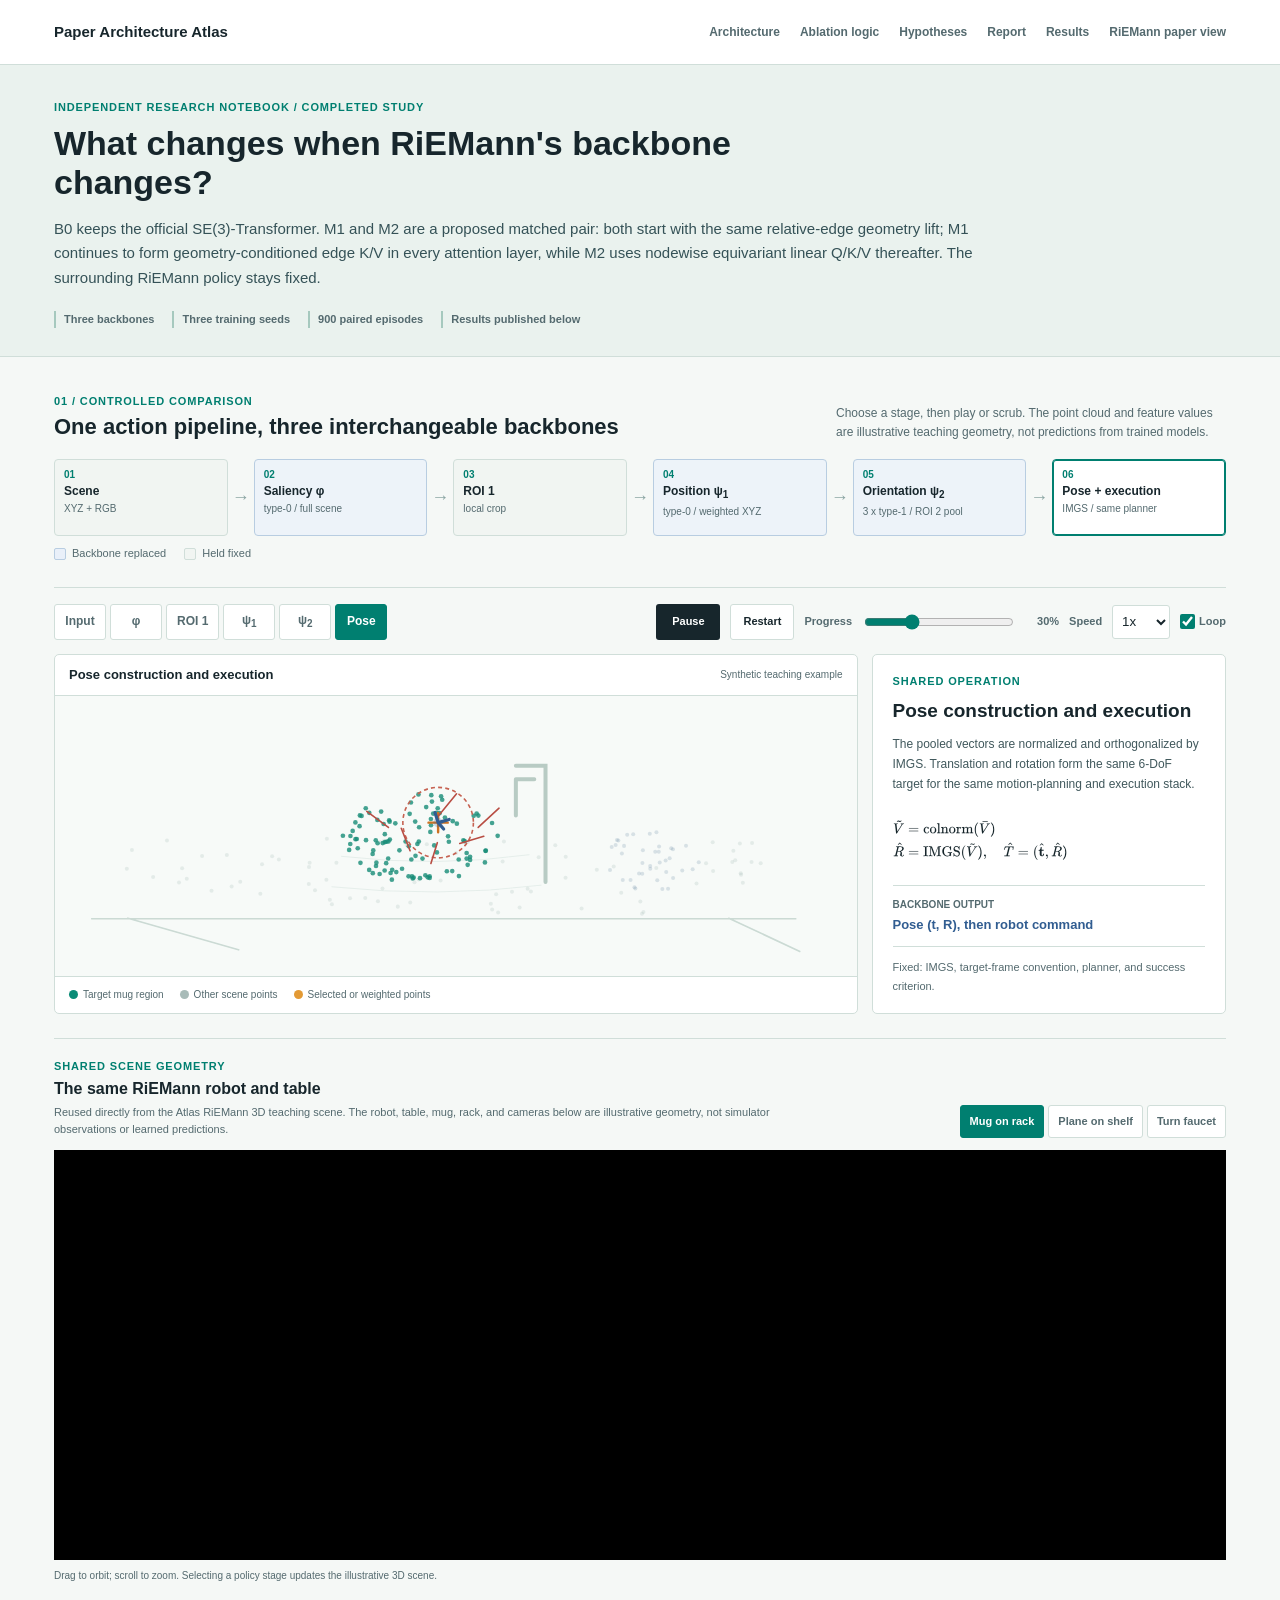
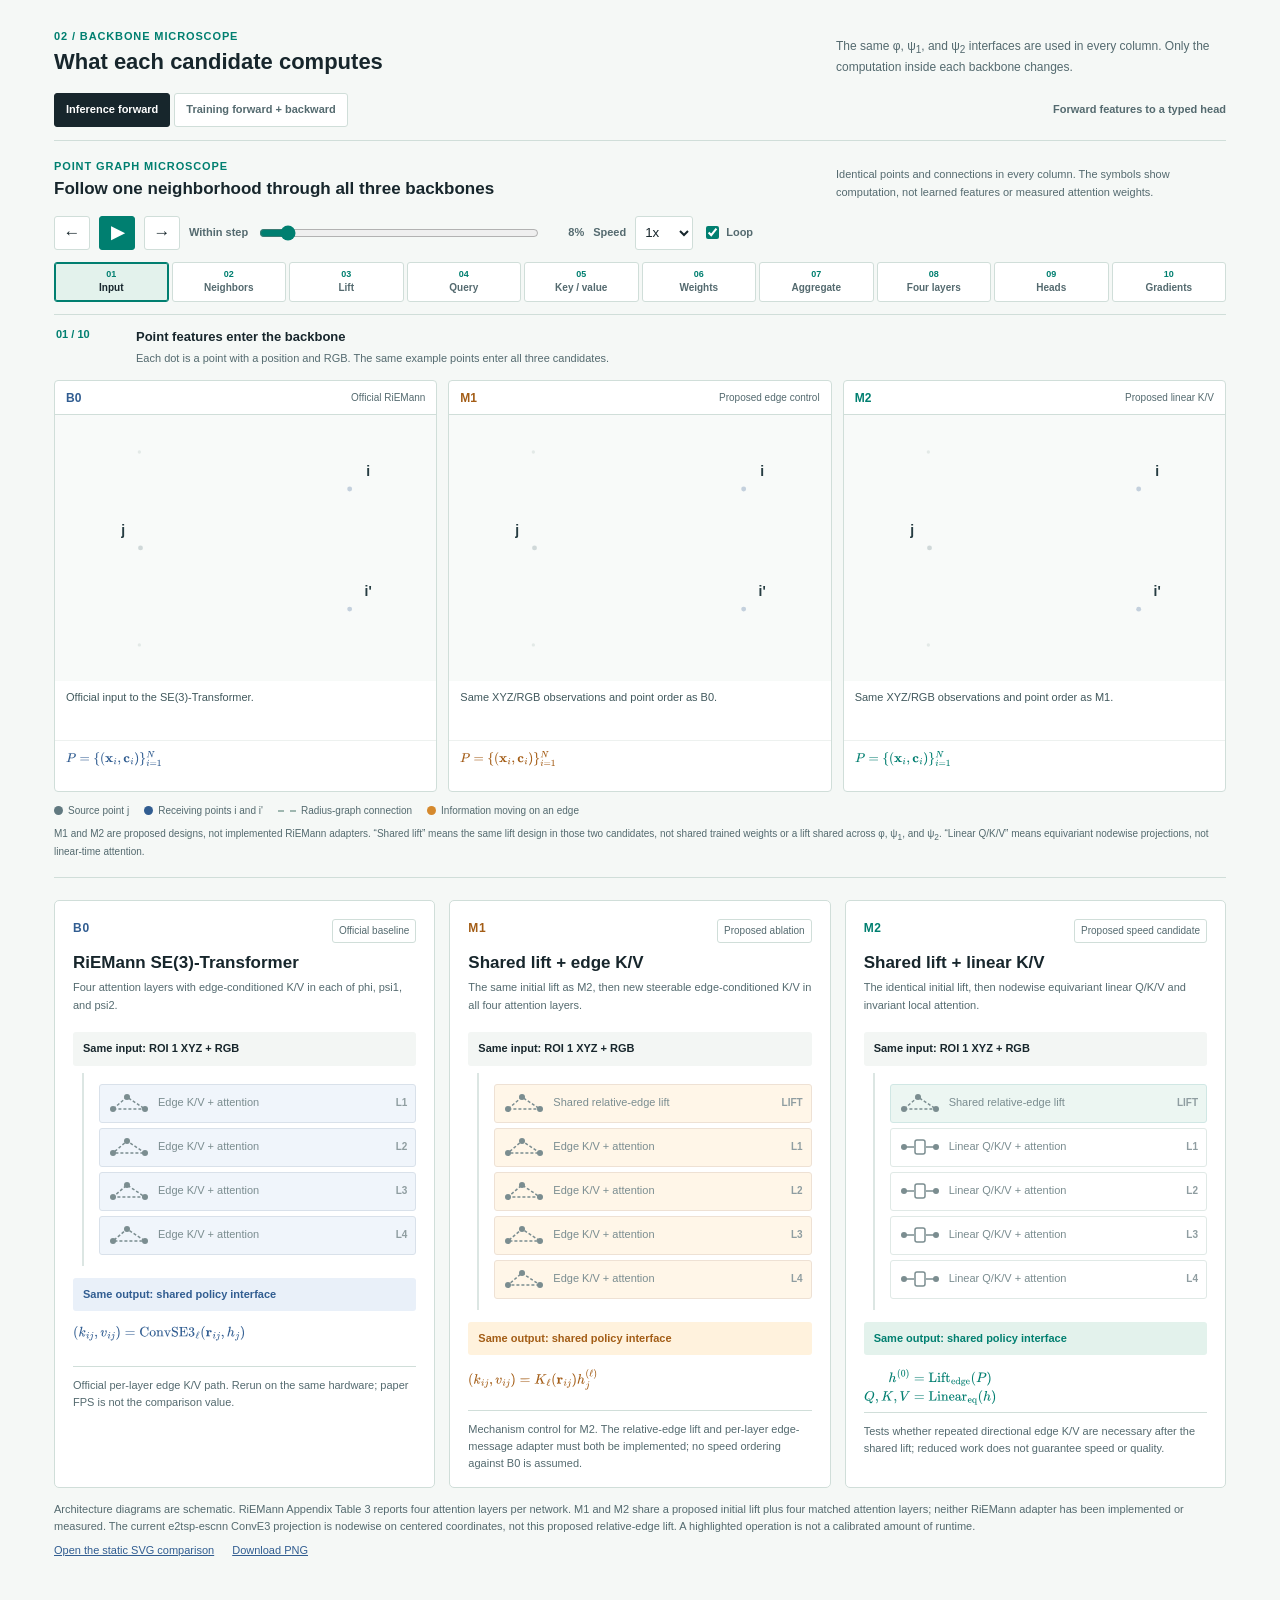
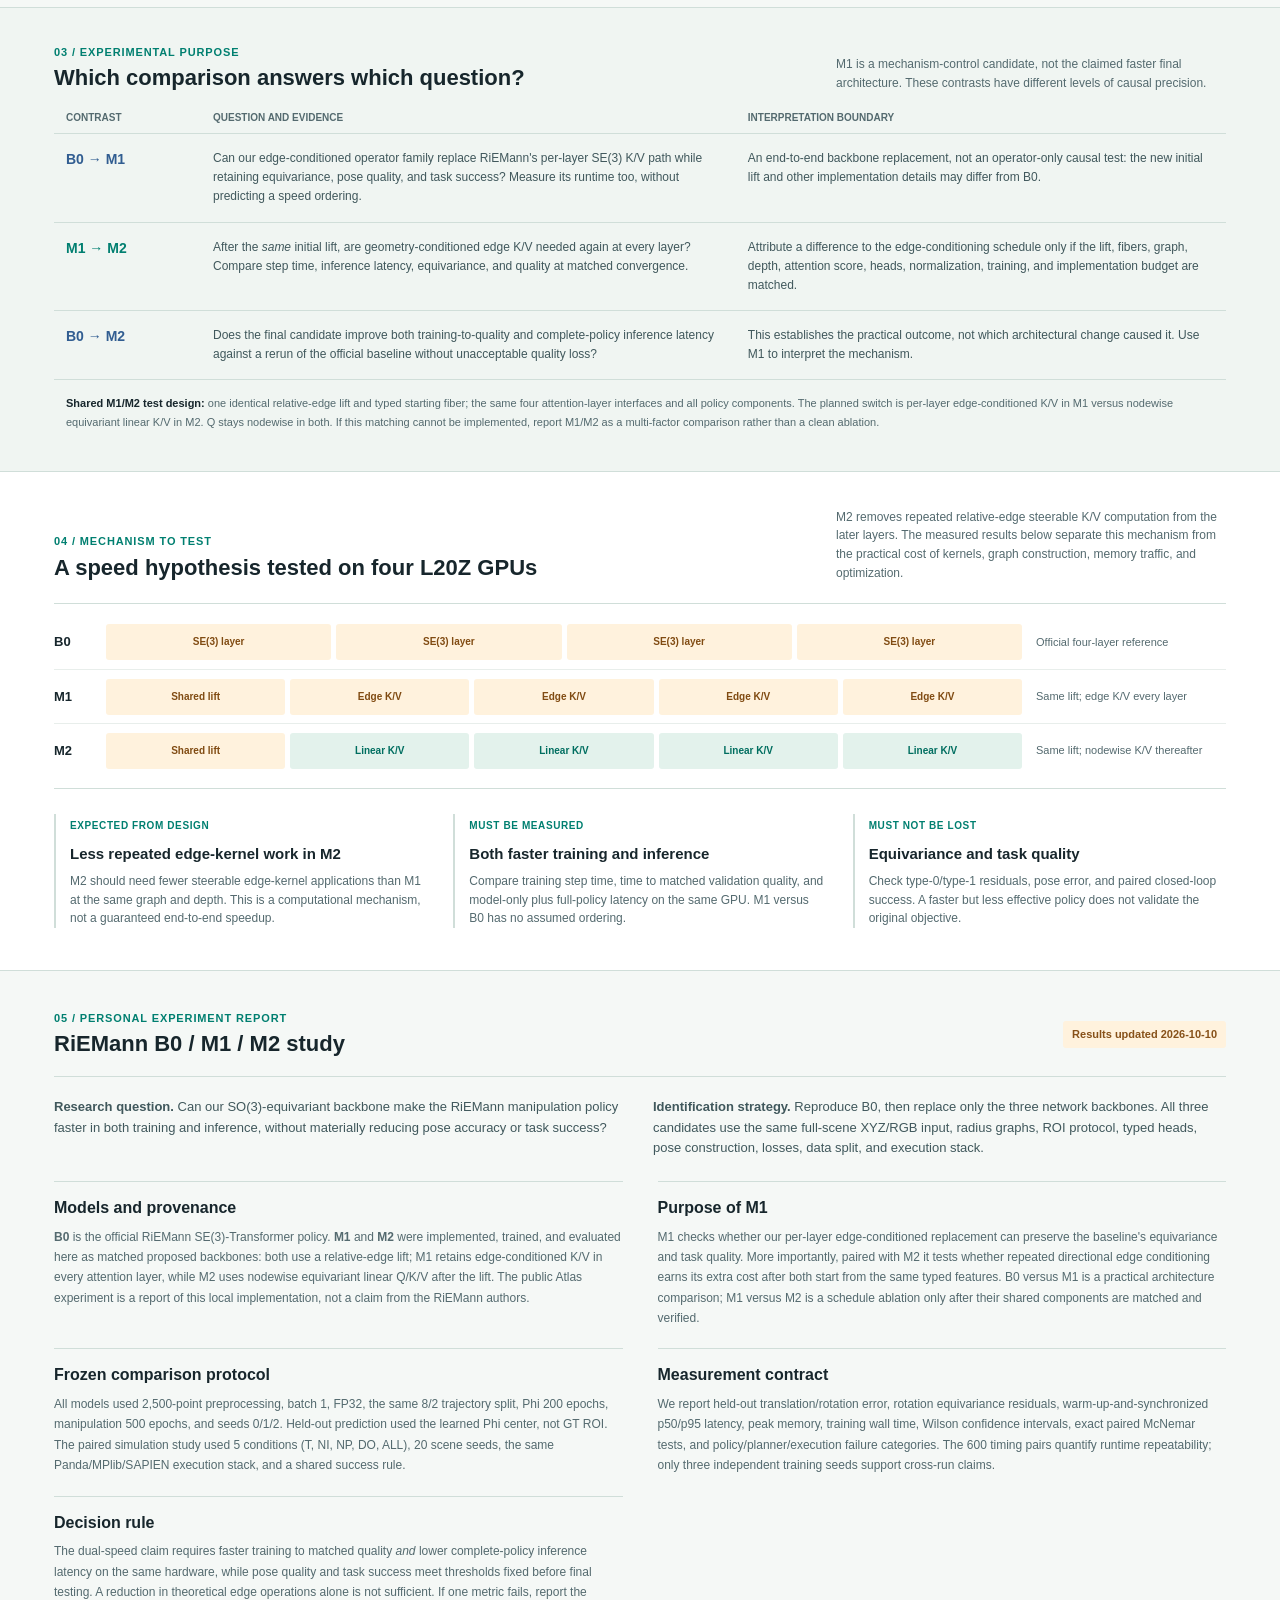
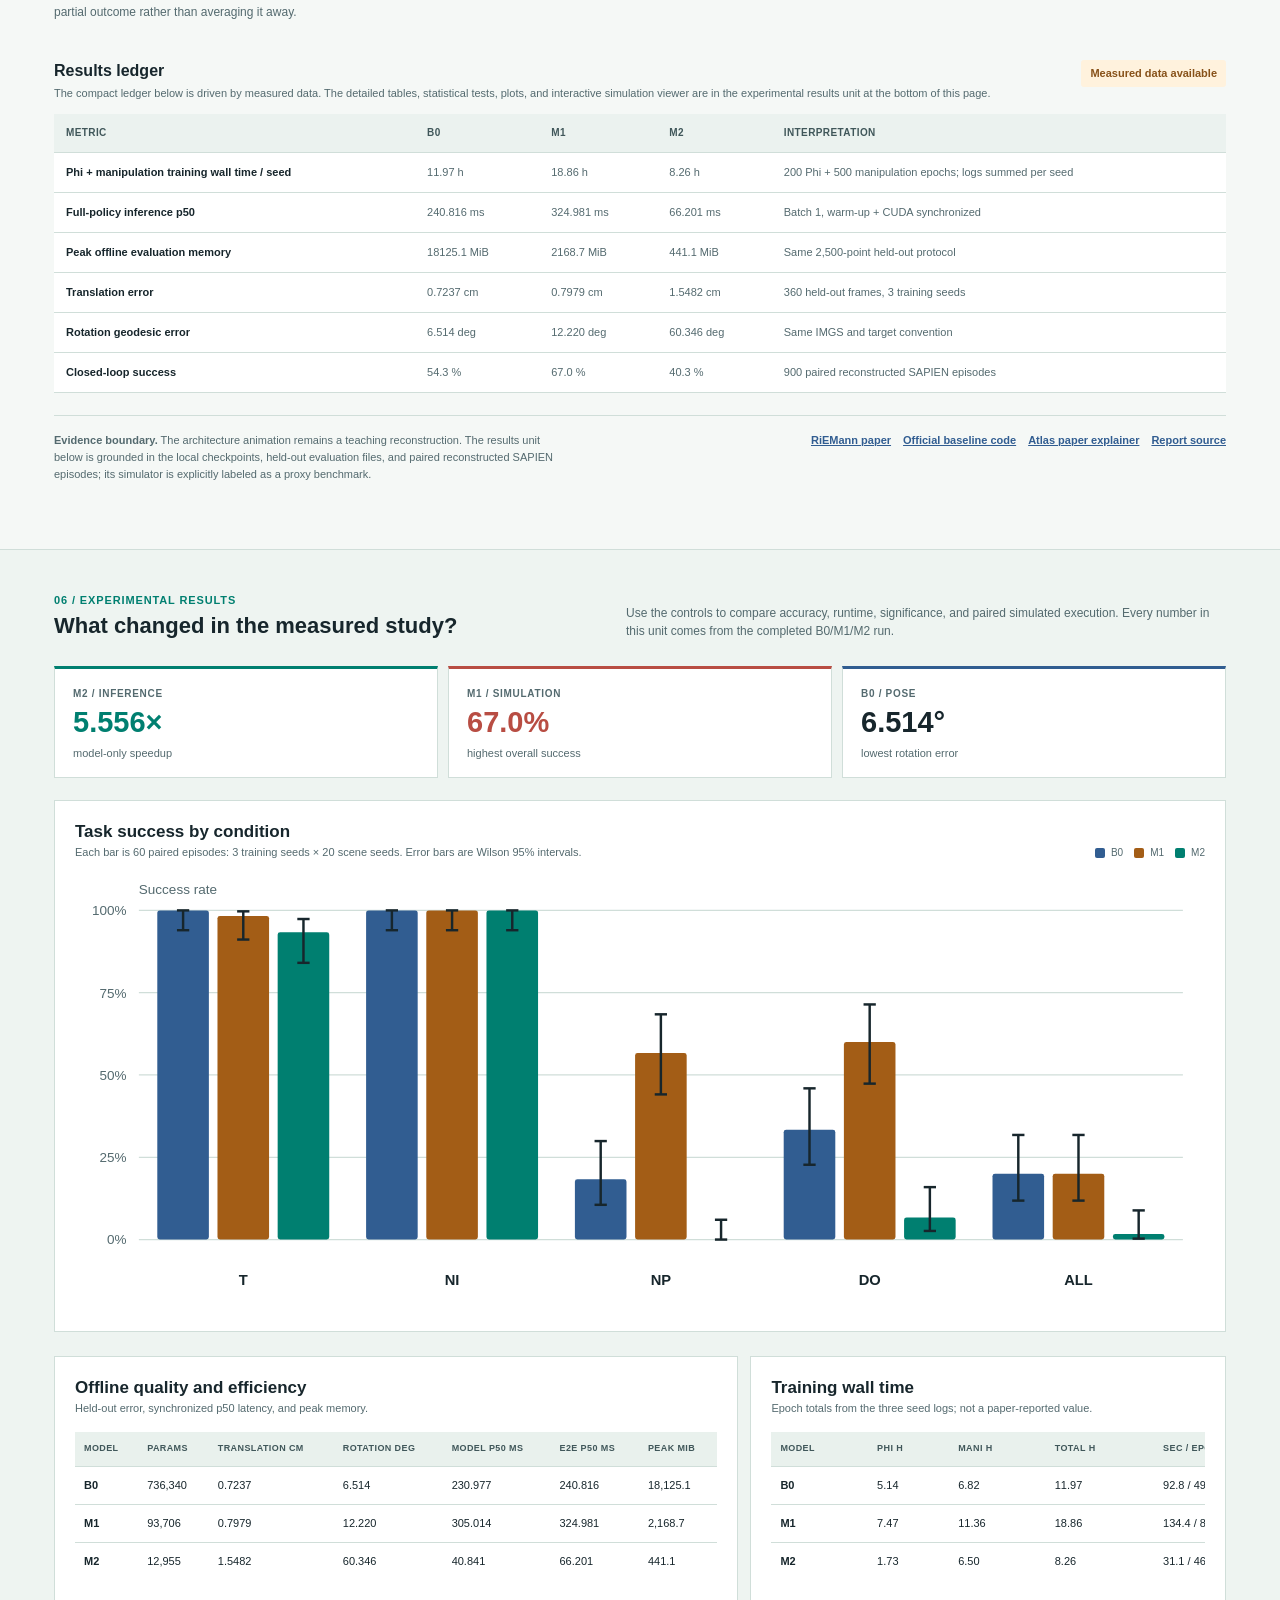
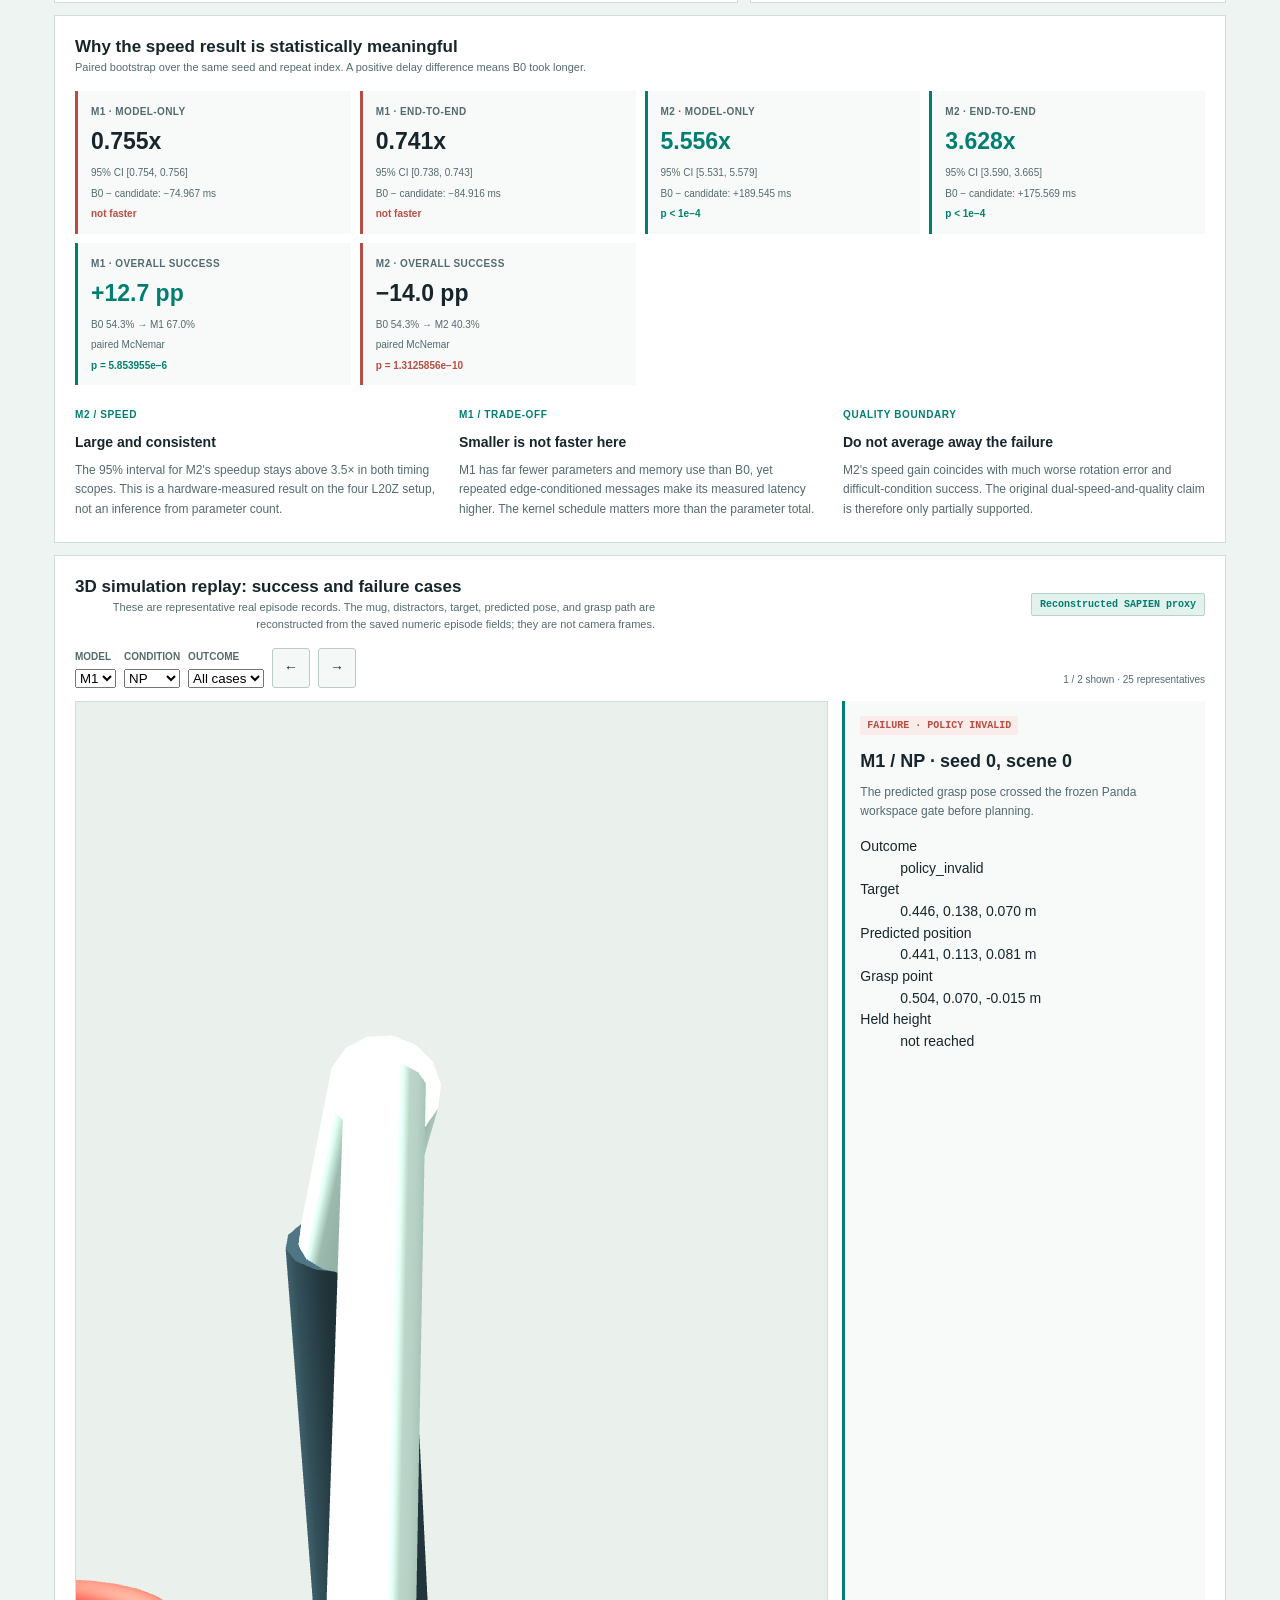
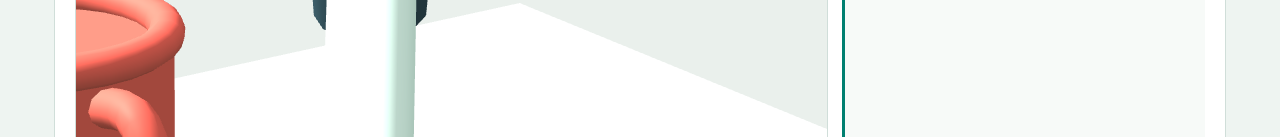
==== commit 0b576333: "Merge remote-tracking branch 'origin/main' # Conflicts: #	experiments/riemann-backbone-comparison/in" ====
--- a/experiments/riemann-backbone-comparison/index.html
+++ b/experiments/riemann-backbone-comparison/index.html
@@ -11,9 +11,10 @@
   <script src="../../papers/riemann/vendor/three.min.js" defer></script>
   <script src="../../shared/riemann-scene3d.js?v=experiment-20261009" defer></script>
   <script src="../../papers/riemann/vendor/mathjax-tex-svg.min.js" defer></script>
-  <script src="results.js?v=1" defer></script>
-  <script src="app.js?v=2" defer></script>
+  <script src="results.js?v=2" defer></script>
+  <script src="app.js?v=3" defer></script>
   <script src="edge-graph.js?v=1" defer></script>
+  <script src="experimental-results.js?v=1" defer></script>
 </head>
 <body>
   <header class="site-header">
@@ -24,6 +25,7 @@
         <a href="#ablation">Ablation logic</a>
         <a href="#hypotheses">Hypotheses</a>
         <a href="#report">Report</a>
+        <a href="#experimental-results">Results</a>
         <a href="../../papers/riemann/">RiEMann paper view</a>
       </nav>
     </div>
@@ -32,10 +34,10 @@
   <main>
     <section class="intro" aria-labelledby="title">
       <div class="intro-inner">
-        <div class="eyebrow">Independent research notebook / planned experiment</div>
+        <div class="eyebrow">Independent research notebook / completed study</div>
         <h1 id="title">What changes when RiEMann's backbone changes?</h1>
         <p class="lead">B0 keeps the official SE(3)-Transformer. M1 and M2 are a proposed matched pair: both start with the same relative-edge geometry lift; M1 continues to form geometry-conditioned edge K/V in every attention layer, while M2 uses nodewise equivariant linear Q/K/V thereafter. The surrounding RiEMann policy stays fixed.</p>
-        <div class="intro-meta"><span>Three backbones</span><span>One shared policy</span><span>Training + inference</span><span>No measured results yet</span></div>
+        <div class="intro-meta"><span>Three backbones</span><span>Three training seeds</span><span>900 paired episodes</span><span>Results published below</span></div>
       </div>
     </section>
 
@@ -107,7 +109,7 @@
     </div></section>
 
     <section class="hypotheses-band" id="hypotheses" aria-labelledby="hypotheses-title"><div class="content">
-      <div class="section-heading"><div><div class="eyebrow">04 / Mechanism to test</div><h2 id="hypotheses-title">A speed hypothesis, not a speed result</h2></div><p>M2 removes repeated relative-edge steerable K/V computation from the later layers. That may reduce geometry-dependent work, but kernels, attention, graph construction, memory traffic, and optimization can dominate wall time.</p></div>
+      <div class="section-heading"><div><div class="eyebrow">04 / Mechanism to test</div><h2 id="hypotheses-title">A speed hypothesis tested on four L20Z GPUs</h2></div><p>M2 removes repeated relative-edge steerable K/V computation from the later layers. The measured results below separate this mechanism from the practical cost of kernels, graph construction, memory traffic, and optimization.</p></div>
       <div class="work-pattern" aria-label="Schematic placement of edge-conditioned operations">
         <div class="work-row"><b>B0</b><div class="work-slots"><span class="edge-slot">SE(3) layer</span><span class="edge-slot">SE(3) layer</span><span class="edge-slot">SE(3) layer</span><span class="edge-slot">SE(3) layer</span></div><small>Official four-layer reference</small></div>
         <div class="work-row"><b>M1</b><div class="work-slots"><span class="edge-slot">Shared lift</span><span class="edge-slot">Edge K/V</span><span class="edge-slot">Edge K/V</span><span class="edge-slot">Edge K/V</span><span class="edge-slot">Edge K/V</span></div><small>Same lift; edge K/V every layer</small></div>
@@ -117,19 +119,35 @@
     </div></section>
 
     <article class="report content" id="report" aria-labelledby="report-title">
-      <div class="section-heading"><div><div class="eyebrow">05 / Personal experiment report</div><h2 id="report-title">RiEMann B0 / M1 / M2 study</h2></div><span class="status" id="report-status">Planned / no measurements</span></div>
+      <div class="section-heading"><div><div class="eyebrow">05 / Personal experiment report</div><h2 id="report-title">RiEMann B0 / M1 / M2 study</h2></div><span class="status measured" id="report-status">Measured / complete</span></div>
       <div class="report-lead"><p><strong>Research question.</strong> Can our SO(3)-equivariant backbone make the RiEMann manipulation policy faster in both training and inference, without materially reducing pose accuracy or task success?</p><p><strong>Identification strategy.</strong> Reproduce B0, then replace only the three network backbones. All three candidates use the same full-scene XYZ/RGB input, radius graphs, ROI protocol, typed heads, pose construction, losses, data split, and execution stack.</p></div>
       <div class="report-sections">
-        <section><h3>Models and provenance</h3><p><b>B0</b> is the official RiEMann SE(3)-Transformer policy. <b>M1</b> and <b>M2</b> are proposed matched adapters sharing an initial relative-edge lift. M1 retains a steerable edge-conditioned K/V message in every attention layer; M2 uses nodewise equivariant linear Q/K/V after the lift. Our existing <code>ConvE3</code> call pattern is nodewise on centered coordinates, so neither the proposed relative-edge lift nor M1's edge-message adapter is an existing module. Neither candidate has been trained here.</p></section>
+        <section><h3>Models and provenance</h3><p><b>B0</b> is the official RiEMann SE(3)-Transformer policy. <b>M1</b> and <b>M2</b> were implemented, trained, and evaluated here as matched proposed backbones: both use a relative-edge lift; M1 retains edge-conditioned K/V in every attention layer, while M2 uses nodewise equivariant linear Q/K/V after the lift. The public Atlas experiment is a report of this local implementation, not a claim from the RiEMann authors.</p></section>
         <section><h3>Purpose of M1</h3><p>M1 checks whether our per-layer edge-conditioned replacement can preserve the baseline's equivariance and task quality. More importantly, paired with M2 it tests whether repeated directional edge conditioning earns its extra cost after both start from the same typed features. B0 versus M1 is a practical architecture comparison; M1 versus M2 is a schedule ablation only after their shared components are matched and verified.</p></section>
-        <section><h3>Frozen comparison protocol</h3><p>Audit repository commits, data hashes, GPU/software versions, and the paper-versus-code training mismatch before choosing a single executable configuration. Start with official Mug data and a trajectory-level split; then run paired SAPIEN scenes when simulation assets and success rules are available. Use at least three training seeds. Compare 2,500-point public-code preprocessing and a separate, uniformly processed 8,192-point extension. Do not compare a new measurement directly with the paper's A40 timing.</p></section>
-        <section><h3>Measurement contract</h3><p>Report forward, backward, optimizer-step, samples/s, peak memory, and wall time to a preregistered validation threshold. At batch 1, report warm-up-and-synchronized p50/p95 times for &phi;, graph/ROI, &psi;<sub>1</sub>, &psi;<sub>2</sub>, pose construction, model-only, and the complete policy. Report translation and rotation errors plus paired T/NI/NP/DO/ALL simulation success with confidence intervals and failure categories.</p></section>
+        <section><h3>Frozen comparison protocol</h3><p>All models used 2,500-point preprocessing, batch 1, FP32, the same 8/2 trajectory split, Phi 200 epochs, manipulation 500 epochs, and seeds 0/1/2. Held-out prediction used the learned Phi center, not GT ROI. The paired simulation study used 5 conditions (T, NI, NP, DO, ALL), 20 scene seeds, the same Panda/MPlib/SAPIEN execution stack, and a shared success rule.</p></section>
+        <section><h3>Measurement contract</h3><p>We report held-out translation/rotation error, rotation equivariance residuals, warm-up-and-synchronized p50/p95 latency, peak memory, training wall time, Wilson confidence intervals, exact paired McNemar tests, and policy/planner/execution failure categories. The 600 timing pairs quantify runtime repeatability; only three independent training seeds support cross-run claims.</p></section>
         <section><h3>Decision rule</h3><p>The dual-speed claim requires faster training to matched quality <em>and</em> lower complete-policy inference latency on the same hardware, while pose quality and task success meet thresholds fixed before final testing. A reduction in theoretical edge operations alone is not sufficient. If one metric fails, report the partial outcome rather than averaging it away.</p></section>
       </div>
-      <div class="results-head"><div><h3>Results ledger</h3><p>Unmeasured cells are explicitly marked. The table is driven by <a href="results.js">results.js</a> so future measured values can be published without altering the architecture explanation.</p></div><span class="pending-mark">Awaiting server runs</span></div>
+      <div class="results-head"><div><h3>Results ledger</h3><p>The compact ledger below is driven by measured data. The detailed tables, statistical tests, plots, and interactive simulation viewer are in the experimental results unit at the bottom of this page.</p></div><span class="pending-mark measured">900 episodes / complete</span></div>
       <div class="table-scroll"><table class="results-table"><thead><tr><th scope="col">Metric</th><th scope="col">B0</th><th scope="col">M1</th><th scope="col">M2</th><th scope="col">Interpretation</th></tr></thead><tbody id="results-body"></tbody></table></div>
-      <div class="report-footer"><p><strong>Evidence boundary.</strong> The animation is a teaching reconstruction, not a benchmark or simulated rollout. This report currently states a design and measurement plan only.</p><div class="source-links"><a href="https://arxiv.org/abs/2403.19460" target="_blank" rel="noopener noreferrer">RiEMann paper</a><a href="https://github.com/HeegerGao/RiEMann" target="_blank" rel="noopener noreferrer">Official baseline code</a><a href="../../papers/riemann/">Atlas paper explainer</a><a href="REPORT.md">Report source</a></div></div>
+      <div class="report-footer"><p><strong>Evidence boundary.</strong> The architecture animation remains a teaching reconstruction. The results unit below is grounded in the local checkpoints, held-out evaluation files, and paired reconstructed SAPIEN episodes; its simulator is explicitly labeled as a proxy benchmark.</p><div class="source-links"><a href="https://arxiv.org/abs/2403.19460" target="_blank" rel="noopener noreferrer">RiEMann paper</a><a href="https://github.com/HeegerGao/RiEMann" target="_blank" rel="noopener noreferrer">Official baseline code</a><a href="../../papers/riemann/">Atlas paper explainer</a><a href="REPORT.md">Report source</a></div></div>
     </article>
+
+    <section class="experimental-results" id="experimental-results" aria-labelledby="experimental-results-title">
+      <div class="content">
+        <div class="section-heading"><div><div class="eyebrow">06 / Experimental results</div><h2 id="experimental-results-title">What changed in the measured study?</h2></div><p>Use the controls to compare accuracy, runtime, significance, and paired simulated execution. Every number in this unit comes from the completed B0/M1/M2 run.</p></div>
+        <div class="result-callout-grid" id="result-callouts" aria-label="Headline experimental conclusions"></div>
+        <div class="result-panel result-dashboard"><div class="result-panel-heading"><div><h3>Task success by condition</h3><p>Each bar is 60 paired episodes: 3 training seeds × 20 scene seeds. Error bars are Wilson 95% intervals.</p></div><span class="legend-inline"><i class="swatch b0"></i>B0 <i class="swatch m1"></i>M1 <i class="swatch m2"></i>M2</span></div><div class="chart-frame" id="success-chart" role="img" aria-label="Grouped bar chart of paired simulation success rates"></div></div>
+        <div class="result-two-column">
+          <div class="result-panel"><div class="result-panel-heading"><div><h3>Offline quality and efficiency</h3><p>Held-out error, synchronized p50 latency, and peak memory.</p></div></div><div class="table-scroll"><table class="data-table" id="quality-table"></table></div></div>
+          <div class="result-panel"><div class="result-panel-heading"><div><h3>Training wall time</h3><p>Epoch totals from the three seed logs; not a paper-reported value.</p></div></div><div class="table-scroll"><table class="data-table" id="training-table"></table></div></div>
+        </div>
+        <div class="result-panel"><div class="result-panel-heading"><div><h3>Why the speed result is statistically meaningful</h3><p>Paired bootstrap over the same seed and repeat index. A positive delay difference means B0 took longer.</p></div></div><div class="significance-grid" id="significance-grid"></div><div class="interpretation-grid"><article><span class="interpretation-kicker">M2 / speed</span><h4>Large and consistent</h4><p>The 95% interval for M2's speedup stays above 3.5× in both timing scopes. This is a hardware-measured result on the four L20Z setup, not an inference from parameter count.</p></article><article><span class="interpretation-kicker">M1 / trade-off</span><h4>Smaller is not faster here</h4><p>M1 has far fewer parameters and memory use than B0, yet repeated edge-conditioned messages make its measured latency higher. The kernel schedule matters more than the parameter total.</p></article><article><span class="interpretation-kicker">Quality boundary</span><h4>Do not average away the failure</h4><p>M2's speed gain coincides with much worse rotation error and difficult-condition success. The original dual-speed-and-quality claim is therefore only partially supported.</p></article></div></div>
+        <div class="result-panel simulation-panel"><div class="result-panel-heading"><div><h3>3D simulation replay: success and failure cases</h3><p>These are representative real episode records. The mug, distractors, target, predicted pose, and grasp path are reconstructed from the saved numeric episode fields; they are not camera frames.</p></div><span class="proxy-badge">Reconstructed SAPIEN proxy</span></div><div class="simulation-toolbar"><label>Model<select id="sim-model"></select></label><label>Condition<select id="sim-condition"></select></label><label>Outcome<select id="sim-outcome"><option value="all">All cases</option><option value="success">Success</option><option value="failure">Failure</option></select></label><button type="button" id="sim-prev" aria-label="Previous simulation case">&larr;</button><button type="button" id="sim-next" aria-label="Next simulation case">&rarr;</button><span id="sim-case-count" class="case-count"></span></div><div class="simulation-grid"><div class="simulation-canvas-wrap"><canvas id="simulation-canvas" aria-label="Three-dimensional reconstruction of a selected simulation episode"></canvas><div class="canvas-key"><span><i class="key-dot target-dot"></i>target</span><span><i class="key-dot prediction-dot"></i>predicted grasp</span><span><i class="key-dot path-dot"></i>approach / lift</span><span><i class="key-dot obstacle-dot"></i>distractor</span></div></div><aside class="simulation-detail" aria-live="polite"><div class="case-status" id="sim-status"></div><h4 id="sim-title"></h4><p id="sim-description"></p><dl id="sim-facts"></dl></aside></div><div class="case-gallery" id="case-gallery" aria-label="Representative simulation episodes"></div><p class="simulation-note"><strong>How to read a failure:</strong> <span id="sim-failure-note">policy_invalid means the predicted grasp pose crossed the frozen Panda workspace gate; execution_grasp means both fingers did not contact the proxy after closure.</span> The formal success criterion required bilateral contact followed by 120 physics steps above z = 0.15 m.</p></div>
+        <div class="result-panel"><div class="result-panel-heading"><div><h3>Condition-level reading guide</h3><p>Why the bars differ, and which conclusions are supported by the paired design.</p></div></div><div class="condition-reading" id="condition-reading"></div></div>
+        <div class="results-method-note"><strong>Protocol and limitations.</strong> The completed benchmark uses the official fused T/NI/NP/DO/ALL point clouds with deterministic target-only perturbations, SAPIEN 2.2.2 physics, Panda, and MPlib 0.1.1. Private paper simulator assets and GPU rendering were unavailable, so this is a transparent reconstructed proxy, not a reproduction of the paper's private success-rate benchmark. The complete CSVs, hashes, failure taxonomy, and commands remain in the experiment workspace report.</div>
+      </div>
+    </section>
   </main>
   <footer><div class="footer-inner"><span>Independent research proposal, not a RiEMann authors' result.</span><a href="../../">Back to Paper Architecture Atlas</a></div></footer>
 </body>
--- a/experiments/riemann-backbone-comparison/styles.css
+++ b/experiments/riemann-backbone-comparison/styles.css
@@ -211,6 +211,94 @@
 .report-footer{border-top:1px solid var(--line);margin-top:22px;padding-top:16px;display:flex;justify-content:space-between;gap:22px;align-items:start}
 .report-footer p{font-size:11px;color:var(--muted);max-width:510px}
 .source-links{display:flex;flex-wrap:wrap;gap:12px;font-size:11px;font-weight:700}
+.experimental-results{border-top:1px solid var(--line);background:#eef4f1}
+.experimental-results .content{padding:42px 24px 64px}
+.experimental-results .section-heading{margin-bottom:25px}
+.experimental-results .section-heading p{max-width:600px}
+.result-callout-grid{display:grid;grid-template-columns:repeat(3,minmax(0,1fr));gap:10px;margin:0 0 22px}
+.result-callout{background:#fff;border:1px solid var(--line);border-top:3px solid var(--blue);padding:17px 18px 15px;min-height:112px;display:flex;flex-direction:column;justify-content:space-between}
+.result-callout.fast{border-top-color:var(--teal)}
+.result-callout.quality{border-top-color:var(--coral)}
+.result-callout.baseline{border-top-color:var(--blue)}
+.callout-label{font-size:10px;text-transform:uppercase;letter-spacing:.07em;font-weight:800;color:var(--muted)}
+.result-callout strong{font-size:29px;line-height:1.1;color:var(--ink);font-variant-numeric:tabular-nums}
+.result-callout.fast strong{color:var(--teal)}
+.result-callout.quality strong{color:var(--coral)}
+.callout-detail{font-size:11px;color:var(--muted)}
+.result-panel{background:#fff;border:1px solid var(--line);padding:20px 20px 22px;margin-top:12px}
+.result-panel-heading{display:flex;justify-content:space-between;gap:18px;align-items:end;margin-bottom:15px}
+.result-panel-heading h3{margin:0;font-size:17px}
+.result-panel-heading p{font-size:11px;color:var(--muted);margin:0;max-width:580px;text-align:right}
+.legend-inline{display:flex;align-items:center;gap:6px;flex:none;font-size:10px;color:var(--muted);white-space:nowrap}
+.legend-inline .swatch{display:inline-block;width:10px;height:10px;border-radius:2px;margin-left:5px}
+.legend-inline .swatch.b0{background:var(--blue)}.legend-inline .swatch.m1{background:#a35d16}.legend-inline .swatch.m2{background:var(--teal)}
+.chart-frame{overflow-x:auto;padding-bottom:3px}
+.chart-frame svg{display:block;min-width:680px;width:100%;height:auto}
+.chart-legend{display:flex;flex-wrap:wrap;gap:15px;margin:12px 0 0;font-size:11px;color:var(--muted)}
+.chart-legend span{display:inline-flex;align-items:center;gap:6px}
+.chart-legend i{width:11px;height:11px;border-radius:2px;display:inline-block}
+.result-two-column{display:grid;grid-template-columns:minmax(0,1.18fr) minmax(0,.82fr);gap:12px;margin-top:12px}
+.data-table{border-collapse:collapse;width:100%;min-width:640px;font-size:11px}
+.data-table th,.data-table td{border-bottom:1px solid var(--line);padding:10px 9px;text-align:left;white-space:nowrap;font-variant-numeric:tabular-nums}
+.data-table th{background:#e9f1ed;text-transform:uppercase;color:#40575a;font-size:9px;letter-spacing:.045em}
+.data-table td:first-child{font-weight:800;color:var(--ink)}
+.data-table tr:last-child td{border-bottom:0}
+.significance-grid{display:grid;grid-template-columns:repeat(4,minmax(0,1fr));gap:9px}
+.significance-card{border-left:3px solid var(--coral);background:#f7faf8;padding:13px 13px 12px;min-height:136px;display:flex;flex-direction:column;gap:5px}
+.significance-card.fast{border-left-color:var(--teal)}
+.significance-head{font-size:10px;font-weight:800;text-transform:uppercase;letter-spacing:.04em;color:var(--muted)}
+.significance-card strong{font-size:23px;color:var(--ink);font-variant-numeric:tabular-nums}
+.significance-card.fast strong{color:var(--teal)}
+.significance-ci,.significance-delta,.significance-p{font-size:10px;color:var(--muted);font-variant-numeric:tabular-nums}
+.significance-p{font-weight:800;color:var(--coral)}
+.significance-card.fast .significance-p{color:var(--teal)}
+.interpretation-grid{display:grid;grid-template-columns:repeat(3,minmax(0,1fr));gap:22px;margin-top:18px}
+.interpretation-grid h3{font-size:14px;margin:0 0 7px}
+.interpretation-grid p{font-size:12px;line-height:1.65;color:var(--muted);margin:0}
+.condition-reading{display:grid;grid-template-columns:repeat(5,minmax(0,1fr));gap:8px;margin-top:15px}
+.condition-item{border-top:3px solid var(--condition);background:#f7faf8;padding:12px 12px 13px}
+.condition-chip{display:inline-block;color:#fff;background:var(--condition);font:800 10px ui-monospace,SFMono-Regular,Consolas,monospace;padding:3px 6px;border-radius:2px}
+.condition-item h4{font-size:12px;margin:11px 0 5px}
+.condition-item p{font-size:11px;line-height:1.55;color:var(--muted);margin:0}
+.simulation-panel{margin-top:12px}
+.simulation-toolbar{display:flex;flex-wrap:wrap;gap:8px;align-items:end;margin-bottom:13px}
+.simulation-toolbar>label{display:flex;flex-direction:column;gap:4px;font-size:10px;font-weight:800;text-transform:uppercase;color:var(--muted)}
+.simulation-filter{display:flex;flex-direction:column;gap:4px;font-size:10px;font-weight:800;text-transform:uppercase;color:var(--muted)}
+.simulation-filter select{min-width:112px;border:1px solid #cbd9d4;border-radius:3px;background:#fff;padding:8px 9px;color:var(--ink);font:700 12px inherit}
+.simulation-toolbar button,.simulation-nav button{border:1px solid #b9ccc5;border-radius:3px;background:#f4f8f6;color:var(--ink);padding:8px 11px;font:800 11px inherit;cursor:pointer}
+.simulation-toolbar button:hover,.simulation-nav button:hover,.case-card:hover{border-color:var(--teal);background:var(--teal-soft)}
+.proxy-badge{align-self:center;border:1px solid #b8d3cc;background:var(--teal-soft);padding:5px 8px;border-radius:2px;color:var(--teal);font:800 10px ui-monospace,SFMono-Regular,Consolas,monospace;white-space:nowrap}
+.simulation-grid{display:grid;grid-template-columns:minmax(0,1.35fr) minmax(270px,.65fr);gap:14px;align-items:stretch}
+.simulation-canvas-wrap{position:relative;min-height:405px;background:#eaf0ec;border:1px solid var(--line);overflow:hidden}
+#simulation-canvas{display:block;width:100%;height:100%;min-height:405px;touch-action:none;cursor:grab}
+#simulation-canvas:active{cursor:grabbing}
+.simulation-overlay{position:absolute;left:12px;right:12px;top:11px;display:flex;justify-content:space-between;pointer-events:none}
+.simulation-overlay span{background:rgba(255,255,255,.87);border:1px solid #cedbd6;padding:5px 7px;font-size:10px;color:var(--muted)}
+.canvas-key{position:absolute;left:12px;bottom:11px;display:flex;flex-wrap:wrap;gap:8px;background:rgba(255,255,255,.87);border:1px solid #cedbd6;padding:7px 8px;font-size:9px;color:var(--muted)}
+.canvas-key span{display:inline-flex;align-items:center;gap:4px}.key-dot{width:8px;height:8px;border-radius:50%;display:inline-block}.target-dot{background:var(--coral)}.prediction-dot{background:#e39a35}.path-dot{background:var(--teal)}.obstacle-dot{background:#6f5a8e}
+.simulation-detail{border-left:3px solid var(--teal);padding:12px 15px;background:#f7faf8;min-height:405px}
+.case-status{display:inline-block;padding:4px 7px;border-radius:2px;background:var(--coral-soft);color:var(--coral);font:800 10px ui-monospace,SFMono-Regular,Consolas,monospace;text-transform:uppercase}
+.case-status.success{background:var(--teal-soft);color:var(--teal)}
+.simulation-detail h3{font-size:18px;margin:13px 0 7px}
+.simulation-detail>p{font-size:12px;line-height:1.6;color:var(--muted);margin:0 0 15px}
+.simulation-facts{display:grid;grid-template-columns:auto 1fr;gap:7px 10px;margin:0;font-size:11px}
+.simulation-facts dt{color:var(--muted);font-weight:700}
+.simulation-facts dd{margin:0;color:var(--ink);font-family:ui-monospace,SFMono-Regular,Consolas,monospace;overflow-wrap:anywhere}
+.simulation-nav{display:flex;justify-content:space-between;align-items:center;border-top:1px solid var(--line);margin-top:18px;padding-top:12px}
+.simulation-nav span{font-size:10px;color:var(--muted);font-variant-numeric:tabular-nums}
+.simulation-nav button{padding:6px 9px}
+.case-count{font-size:10px;color:var(--muted);margin-left:auto;font-variant-numeric:tabular-nums}
+.case-gallery{display:grid;grid-template-columns:repeat(6,minmax(0,1fr));gap:7px;margin-top:13px}
+.case-card{min-width:0;text-align:left;border:1px solid var(--line);border-top:3px solid var(--coral);border-radius:2px;background:#fff;padding:8px 8px 7px;cursor:pointer;color:var(--ink)}
+.case-card.success{border-top-color:var(--teal)}
+.case-card.active{outline:2px solid var(--blue);outline-offset:1px}
+.case-card strong,.case-card span,.case-card small{display:block;overflow:hidden;text-overflow:ellipsis;white-space:nowrap}
+.case-card strong{font-size:11px}.case-card span,.case-card small{font-size:9px;color:var(--muted);margin-top:4px}.case-card small{font-weight:800;text-transform:uppercase;color:var(--coral)}.case-card.success small{color:var(--teal)}
+.results-method-note{border-top:1px solid var(--line);margin-top:18px;padding-top:13px;font-size:11px;line-height:1.65;color:var(--muted)}
+.results-method-note strong{color:var(--ink)}
+.simulation-note{font-size:11px;line-height:1.65;color:var(--muted);margin:14px 0 0}.simulation-note strong{color:var(--ink)}
+.interpretation-kicker{font-size:10px;font-weight:800;text-transform:uppercase;letter-spacing:.06em;color:var(--teal)}
+.interpretation-grid h4{font-size:14px;margin:7px 0}.simulation-detail h4{font-size:18px;margin:13px 0 7px}
 footer{background:#fff;border-top:1px solid var(--line)}
 .footer-inner{padding:17px 24px;display:flex;justify-content:space-between;gap:15px;font-size:11px;color:var(--muted)}
 @media(max-width:980px){.pipeline{overflow-x:auto;padding-bottom:5px}.pipe-segment{flex:0 0 132px}.model-grid{gap:9px}.model-card{padding:13px}.work-row{grid-template-columns:38px minmax(0,1fr)}.work-row small{grid-column:2;margin-top:-7px;margin-bottom:5px}}
@@ -219,3 +307,5 @@
 @media(max-width:760px){.edge-intro{display:block}.edge-intro p{margin-top:7px;max-width:none}.edge-graphs{grid-template-columns:1fr;gap:9px}.edge-graph-svg{aspect-ratio:330/205}.edge-graph-caption{min-height:0;padding-bottom:9px}.edge-graph-math{min-height:0}.edge-step-heading{grid-template-columns:55px minmax(0,1fr)}}
 @media(max-width:440px){.intro h1{font-size:25px}.stage-buttons{width:100%}.stage-buttons button{flex:1;min-width:42px;padding:0 5px}.playback{width:100%;flex-wrap:wrap}.playback input[type=range]{flex:1;min-width:70px}.scene-top,.scene-bottom{padding:8px 10px}.results-head{display:block}.pending-mark{display:inline-block;margin-top:10px}.work-slots span{font-size:9px;padding:8px 1px}}
 @media(prefers-reduced-motion:reduce){html{scroll-behavior:auto}.operator,.pipe-segment{transition:none}}
+@media(max-width:760px){.experimental-results .content{padding:28px 15px}.result-callout-grid,.result-two-column,.interpretation-grid{grid-template-columns:1fr}.result-panel{padding:16px 13px}.result-panel-heading{display:block}.result-panel-heading p{text-align:left;margin-top:7px}.significance-grid{grid-template-columns:repeat(2,minmax(0,1fr))}.condition-reading{grid-template-columns:1fr 1fr}.simulation-grid{grid-template-columns:1fr}.simulation-detail{min-height:0}.case-gallery{grid-template-columns:repeat(3,minmax(0,1fr))}}
+@media(max-width:440px){.significance-grid,.condition-reading{grid-template-columns:1fr}.case-gallery{grid-template-columns:repeat(2,minmax(0,1fr))}.simulation-toolbar{align-items:stretch}.simulation-filter{flex:1;min-width:92px}.simulation-filter select{min-width:0;width:100%}}
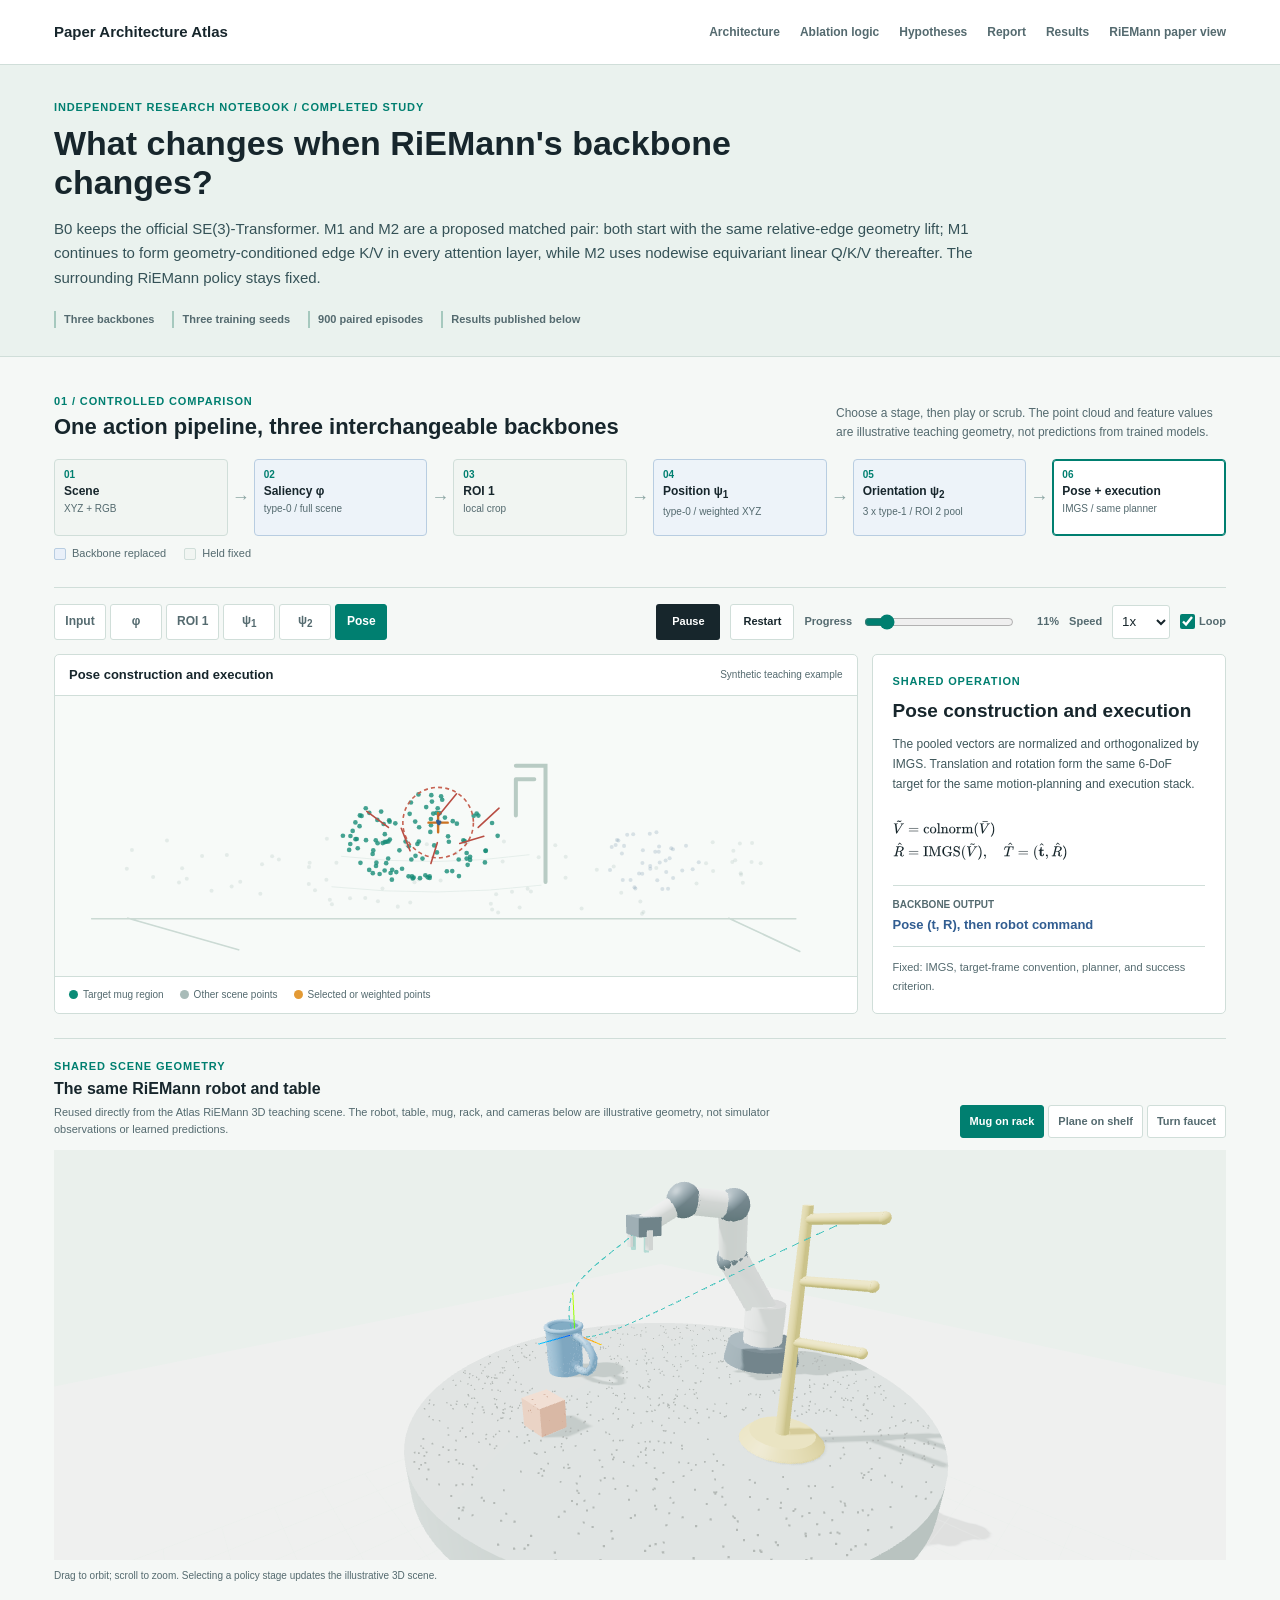
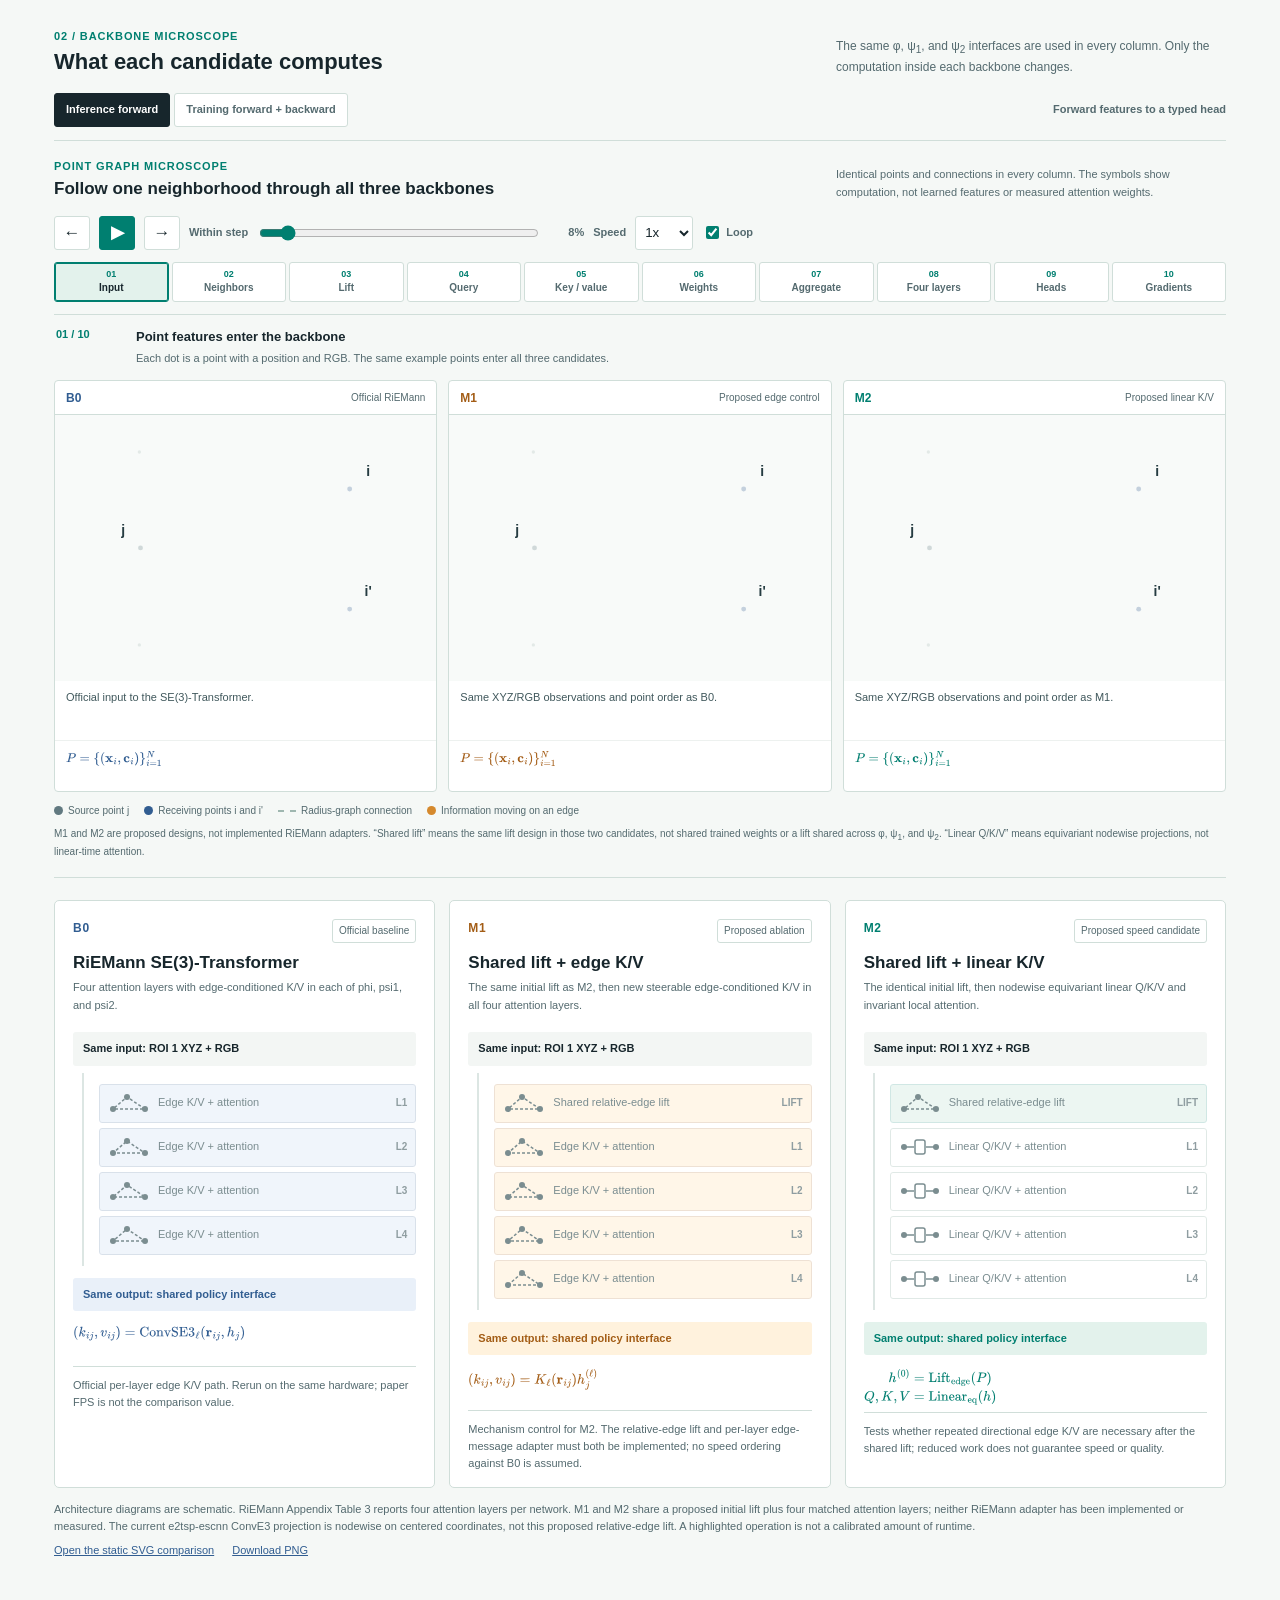
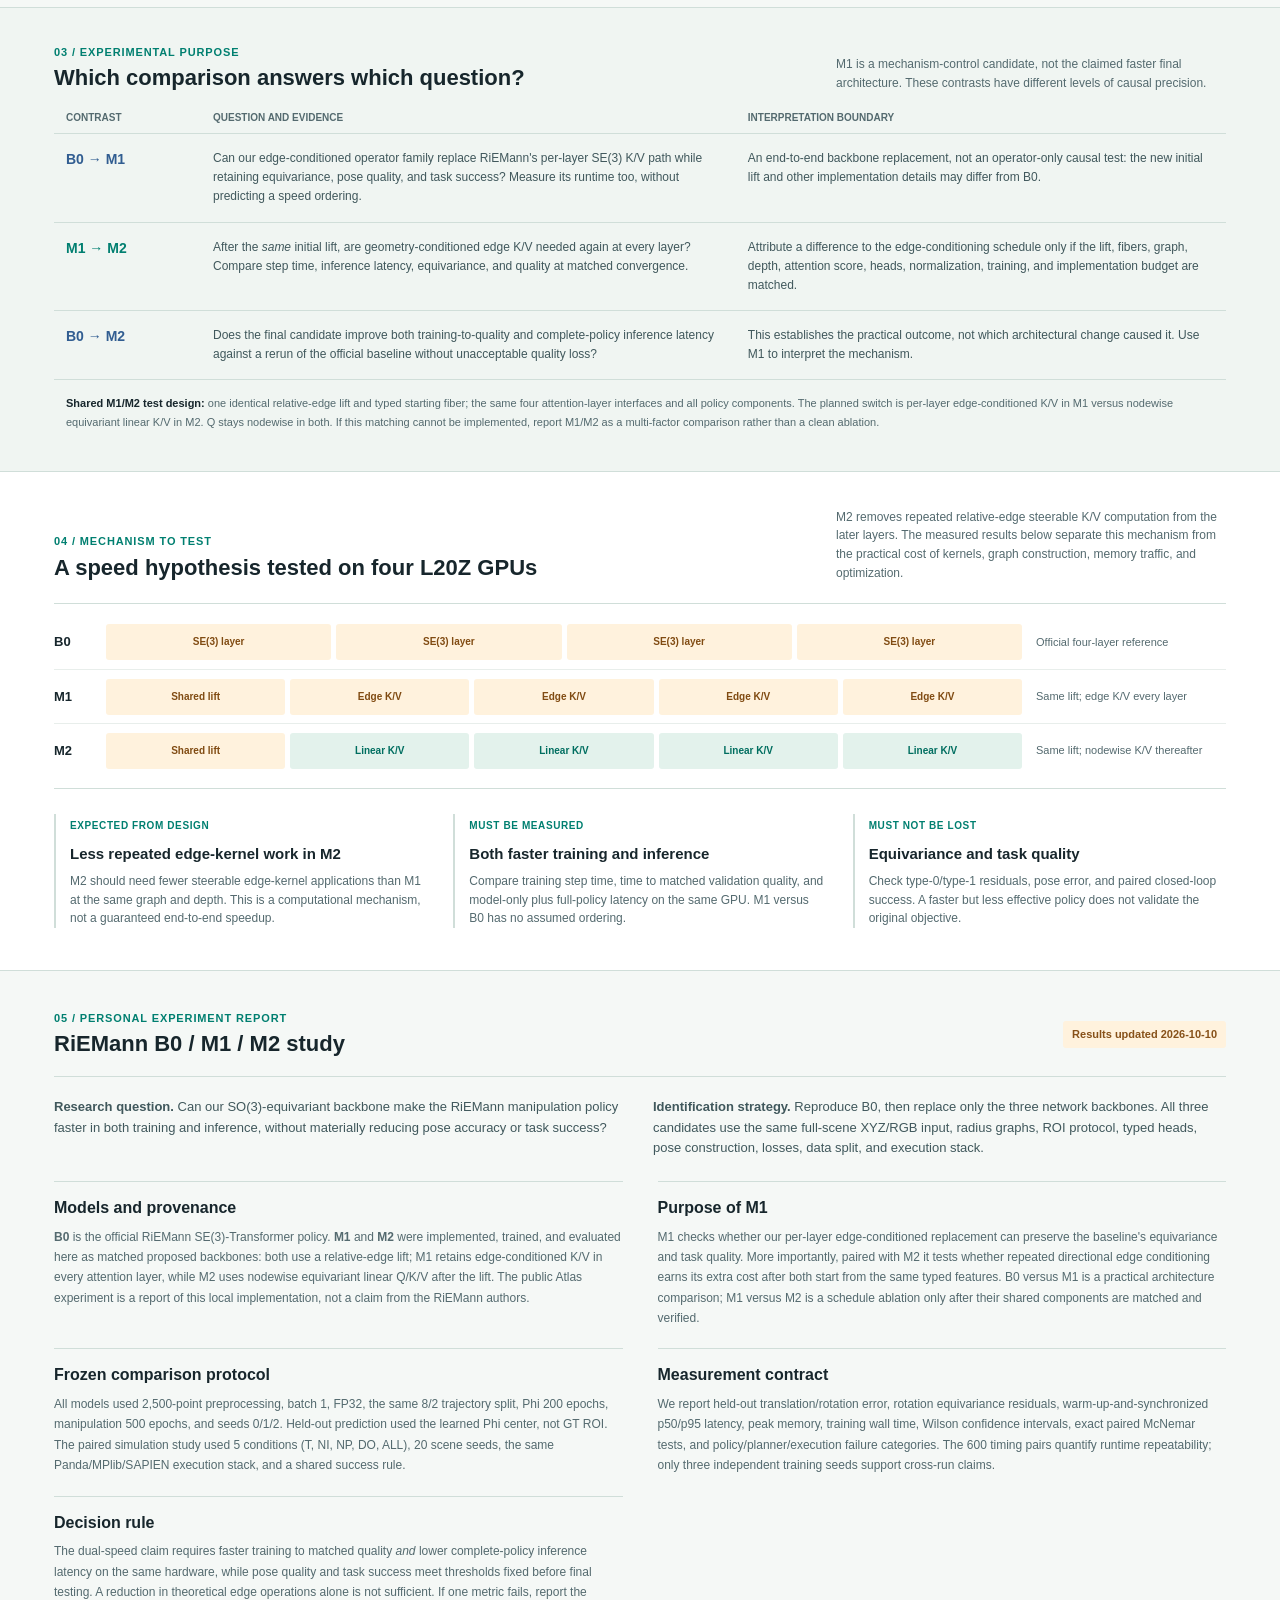
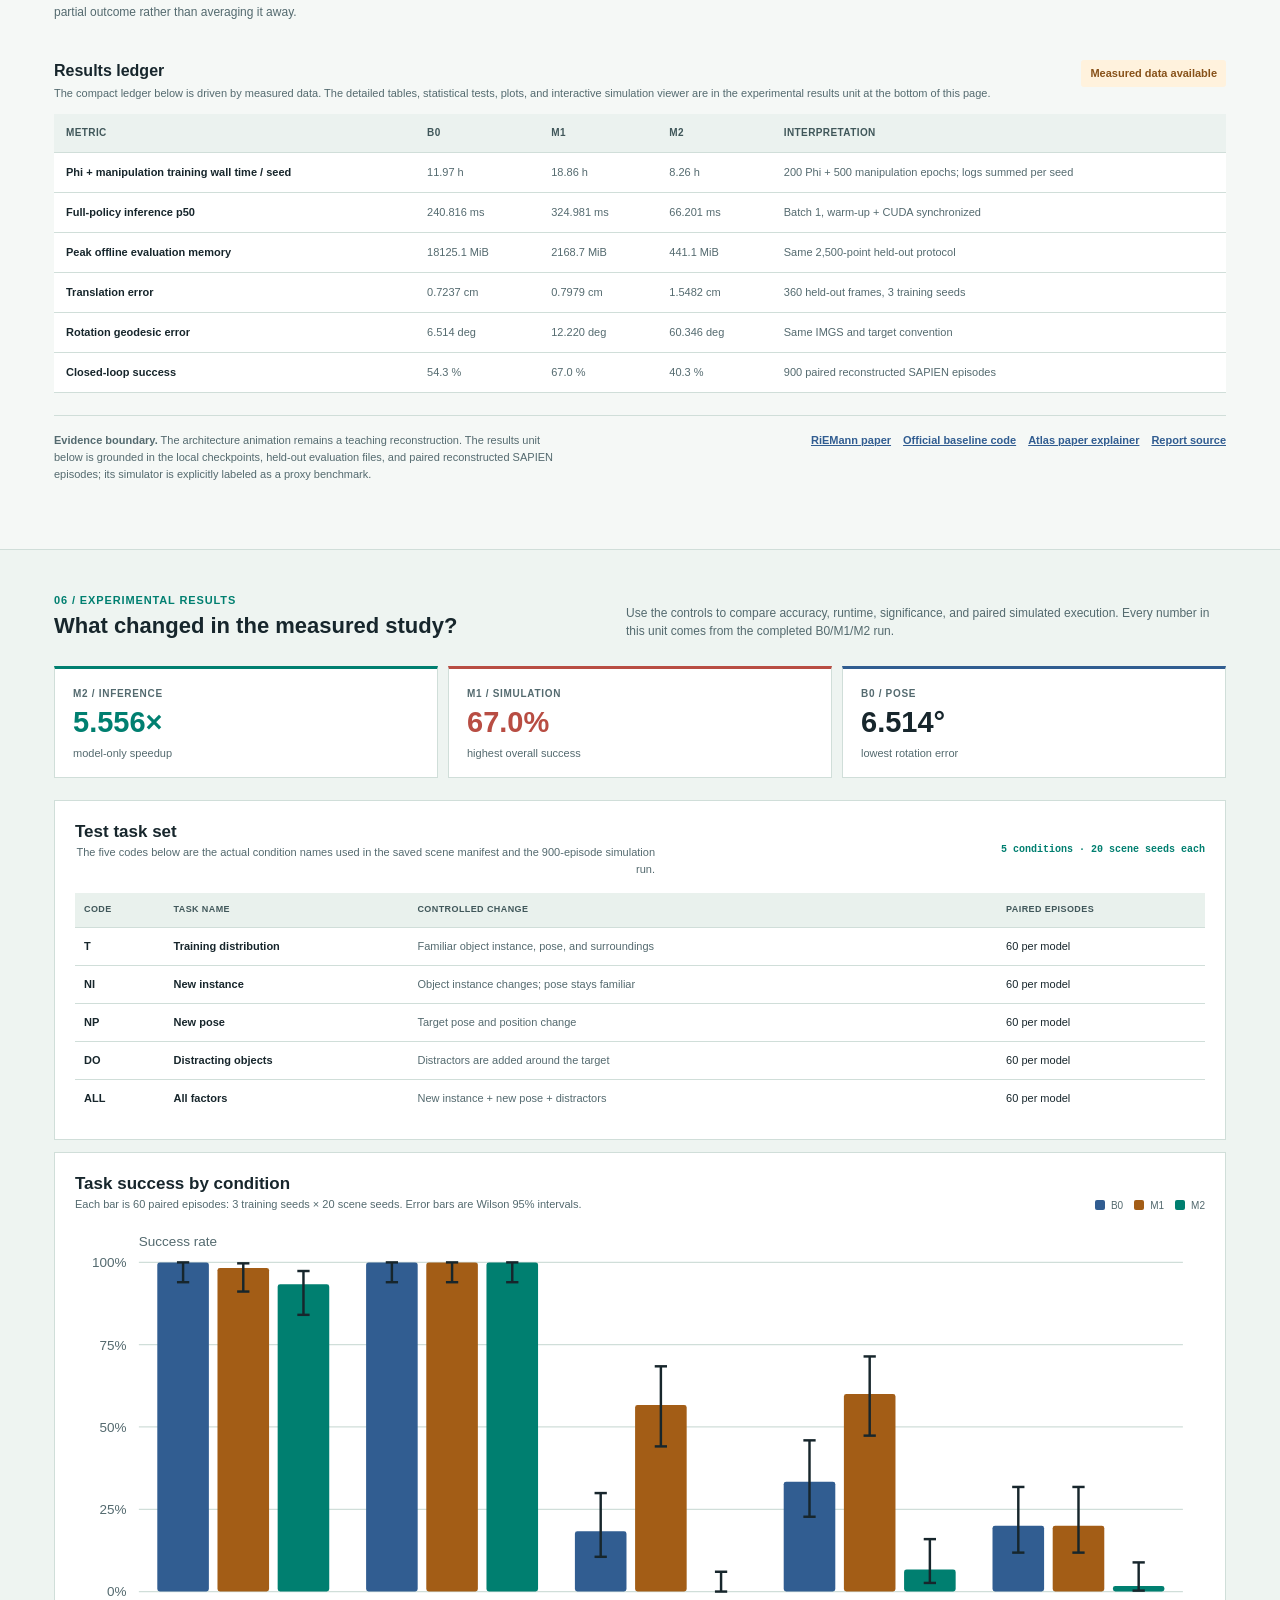
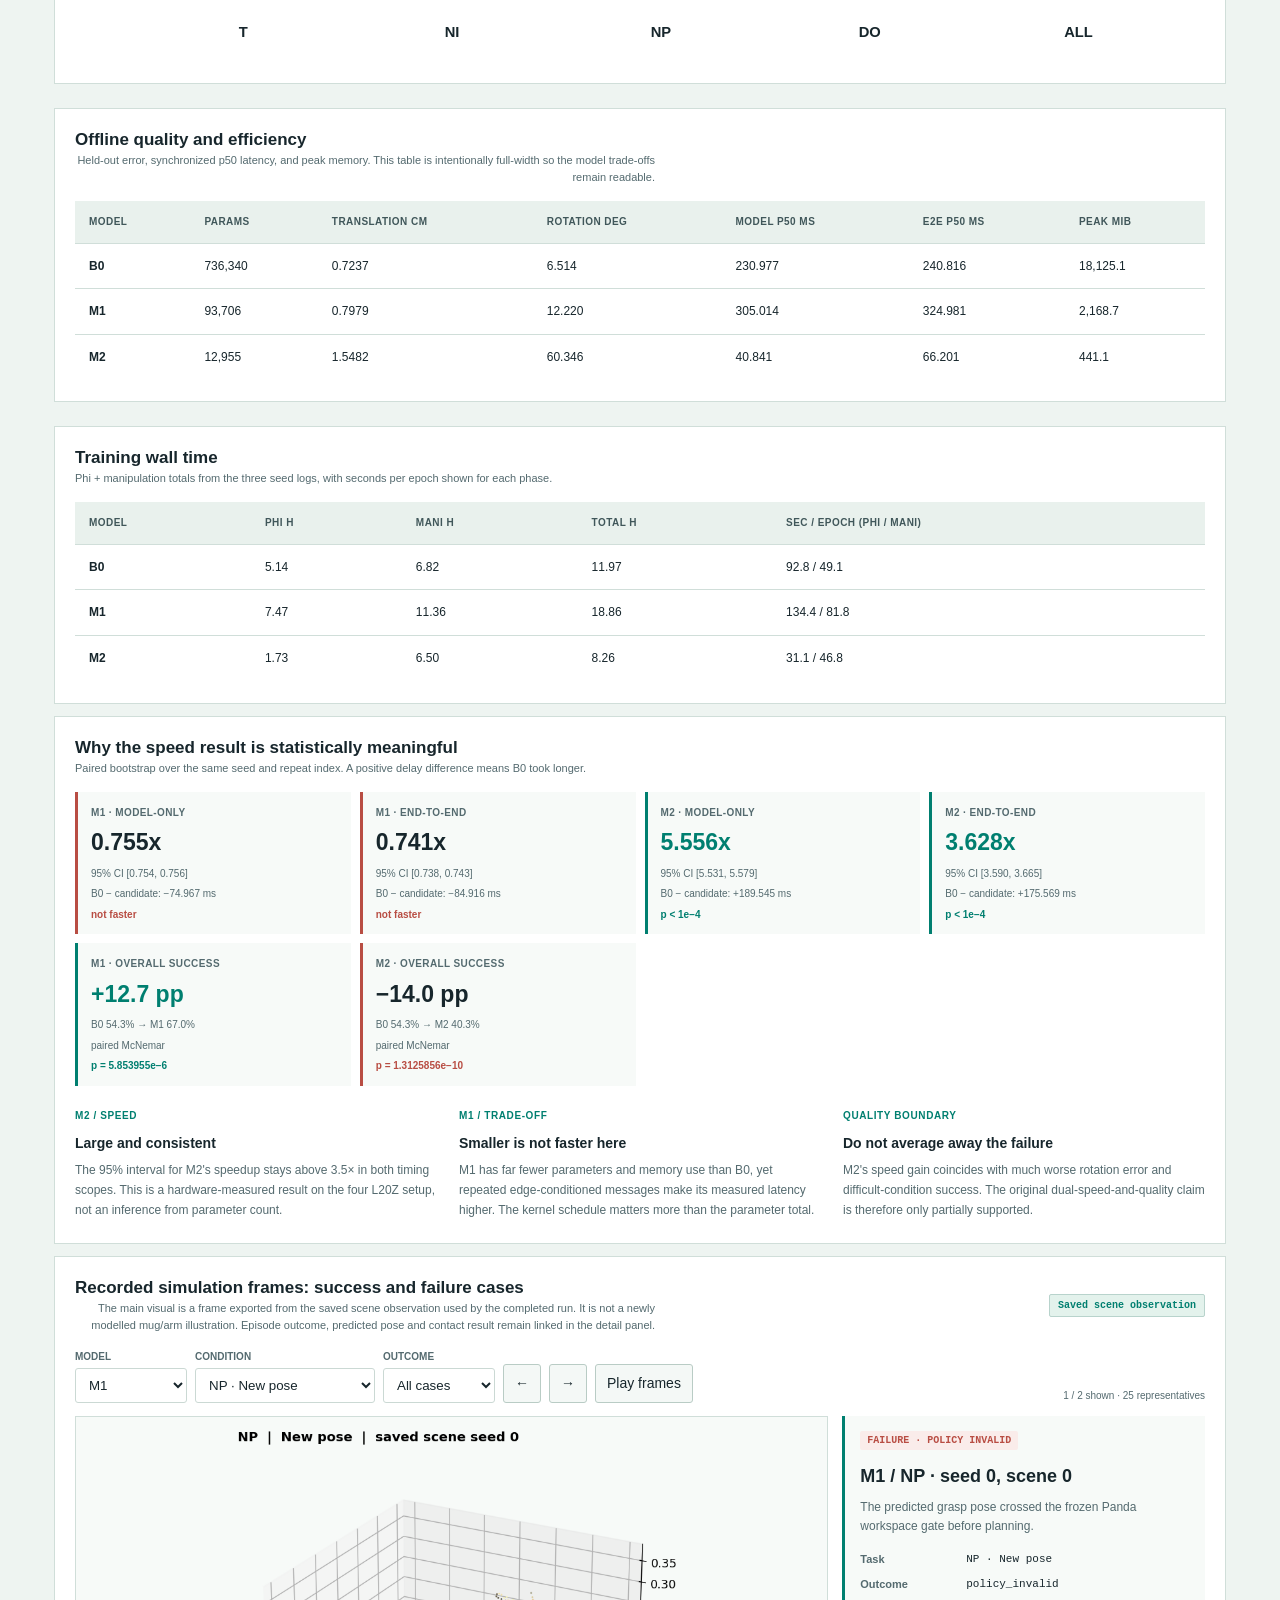
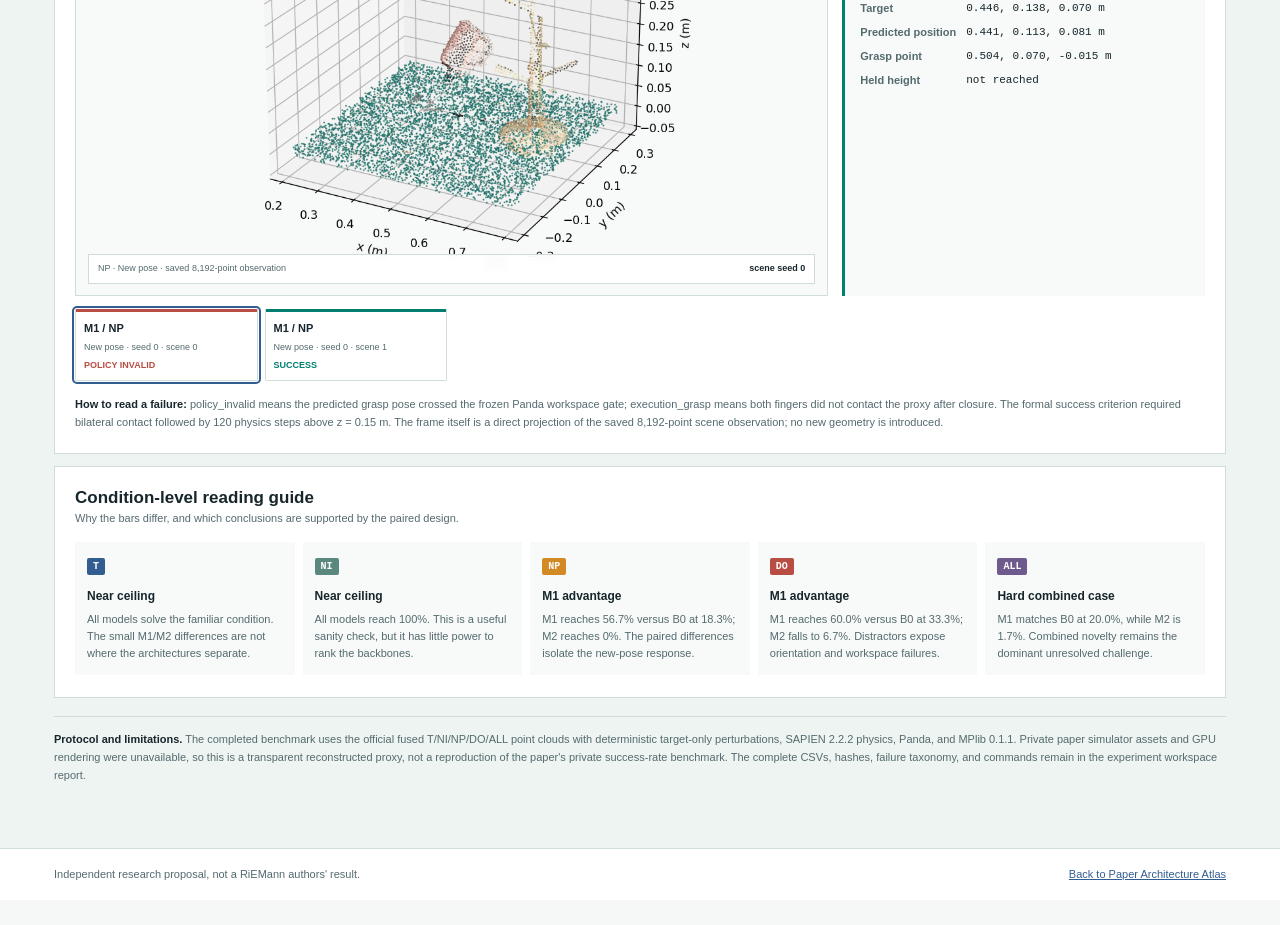
==== commit 5b10f475: "Use recorded RiEMann scenes in experiment results" ====
--- a/experiments/riemann-backbone-comparison/index.html
+++ b/experiments/riemann-backbone-comparison/index.html
@@ -6,7 +6,7 @@
   <meta name="description" content="An interactive research report comparing the RiEMann baseline with two proposed equivariant backbones.">
   <title>RiEMann B0 / M1 / M2 | Independent Experiment</title>
   <link rel="icon" href="../../favicon.svg" type="image/svg+xml">
-  <link rel="stylesheet" href="styles.css?v=3">
+  <link rel="stylesheet" href="styles.css?v=4">
   <script>window.MathJax = {tex: {inlineMath: [['\\(', '\\)']]}, svg: {fontCache: 'local'}, startup: {typeset: false}};</script>
   <script src="../../papers/riemann/vendor/three.min.js" defer></script>
   <script src="../../shared/riemann-scene3d.js?v=experiment-20261009" defer></script>
@@ -14,7 +14,7 @@
   <script src="results.js?v=2" defer></script>
   <script src="app.js?v=3" defer></script>
   <script src="edge-graph.js?v=1" defer></script>
-  <script src="experimental-results.js?v=1" defer></script>
+  <script src="experimental-results.js?v=2" defer></script>
 </head>
 <body>
   <header class="site-header">
@@ -137,13 +137,14 @@
       <div class="content">
         <div class="section-heading"><div><div class="eyebrow">06 / Experimental results</div><h2 id="experimental-results-title">What changed in the measured study?</h2></div><p>Use the controls to compare accuracy, runtime, significance, and paired simulated execution. Every number in this unit comes from the completed B0/M1/M2 run.</p></div>
         <div class="result-callout-grid" id="result-callouts" aria-label="Headline experimental conclusions"></div>
+        <div class="result-panel task-panel"><div class="result-panel-heading"><div><h3>Test task set</h3><p>The five codes below are the actual condition names used in the saved scene manifest and the 900-episode simulation run.</p></div><span class="task-count">5 conditions · 20 scene seeds each</span></div><div class="table-scroll"><table class="data-table task-table" id="condition-table"></table></div></div>
         <div class="result-panel result-dashboard"><div class="result-panel-heading"><div><h3>Task success by condition</h3><p>Each bar is 60 paired episodes: 3 training seeds × 20 scene seeds. Error bars are Wilson 95% intervals.</p></div><span class="legend-inline"><i class="swatch b0"></i>B0 <i class="swatch m1"></i>M1 <i class="swatch m2"></i>M2</span></div><div class="chart-frame" id="success-chart" role="img" aria-label="Grouped bar chart of paired simulation success rates"></div></div>
-        <div class="result-two-column">
-          <div class="result-panel"><div class="result-panel-heading"><div><h3>Offline quality and efficiency</h3><p>Held-out error, synchronized p50 latency, and peak memory.</p></div></div><div class="table-scroll"><table class="data-table" id="quality-table"></table></div></div>
-          <div class="result-panel"><div class="result-panel-heading"><div><h3>Training wall time</h3><p>Epoch totals from the three seed logs; not a paper-reported value.</p></div></div><div class="table-scroll"><table class="data-table" id="training-table"></table></div></div>
+        <div class="result-table-stack">
+          <div class="result-panel large-table-panel"><div class="result-panel-heading"><div><h3>Offline quality and efficiency</h3><p>Held-out error, synchronized p50 latency, and peak memory. This table is intentionally full-width so the model trade-offs remain readable.</p></div></div><div class="table-scroll"><table class="data-table" id="quality-table"></table></div></div>
+          <div class="result-panel large-table-panel"><div class="result-panel-heading"><div><h3>Training wall time</h3><p>Phi + manipulation totals from the three seed logs, with seconds per epoch shown for each phase.</p></div></div><div class="table-scroll"><table class="data-table" id="training-table"></table></div></div>
         </div>
         <div class="result-panel"><div class="result-panel-heading"><div><h3>Why the speed result is statistically meaningful</h3><p>Paired bootstrap over the same seed and repeat index. A positive delay difference means B0 took longer.</p></div></div><div class="significance-grid" id="significance-grid"></div><div class="interpretation-grid"><article><span class="interpretation-kicker">M2 / speed</span><h4>Large and consistent</h4><p>The 95% interval for M2's speedup stays above 3.5× in both timing scopes. This is a hardware-measured result on the four L20Z setup, not an inference from parameter count.</p></article><article><span class="interpretation-kicker">M1 / trade-off</span><h4>Smaller is not faster here</h4><p>M1 has far fewer parameters and memory use than B0, yet repeated edge-conditioned messages make its measured latency higher. The kernel schedule matters more than the parameter total.</p></article><article><span class="interpretation-kicker">Quality boundary</span><h4>Do not average away the failure</h4><p>M2's speed gain coincides with much worse rotation error and difficult-condition success. The original dual-speed-and-quality claim is therefore only partially supported.</p></article></div></div>
-        <div class="result-panel simulation-panel"><div class="result-panel-heading"><div><h3>3D simulation replay: success and failure cases</h3><p>These are representative real episode records. The mug, distractors, target, predicted pose, and grasp path are reconstructed from the saved numeric episode fields; they are not camera frames.</p></div><span class="proxy-badge">Reconstructed SAPIEN proxy</span></div><div class="simulation-toolbar"><label>Model<select id="sim-model"></select></label><label>Condition<select id="sim-condition"></select></label><label>Outcome<select id="sim-outcome"><option value="all">All cases</option><option value="success">Success</option><option value="failure">Failure</option></select></label><button type="button" id="sim-prev" aria-label="Previous simulation case">&larr;</button><button type="button" id="sim-next" aria-label="Next simulation case">&rarr;</button><span id="sim-case-count" class="case-count"></span></div><div class="simulation-grid"><div class="simulation-canvas-wrap"><canvas id="simulation-canvas" aria-label="Three-dimensional reconstruction of a selected simulation episode"></canvas><div class="canvas-key"><span><i class="key-dot target-dot"></i>target</span><span><i class="key-dot prediction-dot"></i>predicted grasp</span><span><i class="key-dot path-dot"></i>approach / lift</span><span><i class="key-dot obstacle-dot"></i>distractor</span></div></div><aside class="simulation-detail" aria-live="polite"><div class="case-status" id="sim-status"></div><h4 id="sim-title"></h4><p id="sim-description"></p><dl id="sim-facts"></dl></aside></div><div class="case-gallery" id="case-gallery" aria-label="Representative simulation episodes"></div><p class="simulation-note"><strong>How to read a failure:</strong> <span id="sim-failure-note">policy_invalid means the predicted grasp pose crossed the frozen Panda workspace gate; execution_grasp means both fingers did not contact the proxy after closure.</span> The formal success criterion required bilateral contact followed by 120 physics steps above z = 0.15 m.</p></div>
+        <div class="result-panel simulation-panel"><div class="result-panel-heading"><div><h3>Recorded simulation frames: success and failure cases</h3><p>The main visual is a frame exported from the saved scene observation used by the completed run. It is not a newly modelled mug/arm illustration. Episode outcome, predicted pose and contact result remain linked in the detail panel.</p></div><span class="proxy-badge">Saved scene observation</span></div><div class="simulation-toolbar"><label>Model<select id="sim-model"></select></label><label>Condition<select id="sim-condition"></select></label><label>Outcome<select id="sim-outcome"><option value="all">All cases</option><option value="success">Success</option><option value="failure">Failure</option></select></label><button type="button" id="sim-prev" aria-label="Previous simulation case">&larr;</button><button type="button" id="sim-next" aria-label="Next simulation case">&rarr;</button><button type="button" id="sim-play" aria-pressed="false">Play frames</button><span id="sim-case-count" class="case-count"></span></div><div class="simulation-grid"><div class="simulation-frame-wrap"><img id="simulation-frame" alt="Saved simulation scene observation" loading="eager"><div class="frame-caption"><span id="frame-source"></span><span class="frame-progress" id="frame-progress"></span></div></div><aside class="simulation-detail" aria-live="polite"><div class="case-status" id="sim-status"></div><h4 id="sim-title"></h4><p id="sim-description"></p><dl id="sim-facts"></dl></aside></div><div class="case-gallery" id="case-gallery" aria-label="Representative simulation episodes"></div><p class="simulation-note"><strong>How to read a failure:</strong> <span id="sim-failure-note">policy_invalid means the predicted grasp pose crossed the frozen Panda workspace gate; execution_grasp means both fingers did not contact the proxy after closure.</span> The formal success criterion required bilateral contact followed by 120 physics steps above z = 0.15 m. The frame itself is a direct projection of the saved 8,192-point scene observation; no new geometry is introduced.</p></div>
         <div class="result-panel"><div class="result-panel-heading"><div><h3>Condition-level reading guide</h3><p>Why the bars differ, and which conclusions are supported by the paired design.</p></div></div><div class="condition-reading" id="condition-reading"></div></div>
         <div class="results-method-note"><strong>Protocol and limitations.</strong> The completed benchmark uses the official fused T/NI/NP/DO/ALL point clouds with deterministic target-only perturbations, SAPIEN 2.2.2 physics, Panda, and MPlib 0.1.1. Private paper simulator assets and GPU rendering were unavailable, so this is a transparent reconstructed proxy, not a reproduction of the paper's private success-rate benchmark. The complete CSVs, hashes, failure taxonomy, and commands remain in the experiment workspace report.</div>
       </div>
--- a/experiments/riemann-backbone-comparison/styles.css
+++ b/experiments/riemann-backbone-comparison/styles.css
@@ -238,11 +238,21 @@
 .chart-legend span{display:inline-flex;align-items:center;gap:6px}
 .chart-legend i{width:11px;height:11px;border-radius:2px;display:inline-block}
 .result-two-column{display:grid;grid-template-columns:minmax(0,1.18fr) minmax(0,.82fr);gap:12px;margin-top:12px}
+.result-table-stack{display:grid;grid-template-columns:1fr;gap:12px;margin-top:12px}
+.result-table-stack>*{min-width:0}
 .data-table{border-collapse:collapse;width:100%;min-width:640px;font-size:11px}
 .data-table th,.data-table td{border-bottom:1px solid var(--line);padding:10px 9px;text-align:left;white-space:nowrap;font-variant-numeric:tabular-nums}
 .data-table th{background:#e9f1ed;text-transform:uppercase;color:#40575a;font-size:9px;letter-spacing:.045em}
 .data-table td:first-child{font-weight:800;color:var(--ink)}
 .data-table tr:last-child td{border-bottom:0}
+.large-table-panel .data-table{min-width:820px;font-size:12px}
+.large-table-panel .data-table th,.large-table-panel .data-table td{padding:13px 14px}
+.large-table-panel .data-table th{font-size:10px}
+.large-table-panel .table-scroll{width:100%;max-width:100%}
+.task-count{align-self:center;color:var(--teal);font:800 10px ui-monospace,SFMono-Regular,Consolas,monospace;white-space:nowrap}
+.task-table{min-width:760px}
+.task-table td:nth-child(2){font-weight:750;color:var(--ink)}
+.task-table td:nth-child(3){white-space:normal;min-width:300px;color:var(--muted)}
 .significance-grid{display:grid;grid-template-columns:repeat(4,minmax(0,1fr));gap:9px}
 .significance-card{border-left:3px solid var(--coral);background:#f7faf8;padding:13px 13px 12px;min-height:136px;display:flex;flex-direction:column;gap:5px}
 .significance-card.fast{border-left-color:var(--teal)}
@@ -264,26 +274,26 @@
 .simulation-toolbar{display:flex;flex-wrap:wrap;gap:8px;align-items:end;margin-bottom:13px}
 .simulation-toolbar>label{display:flex;flex-direction:column;gap:4px;font-size:10px;font-weight:800;text-transform:uppercase;color:var(--muted)}
 .simulation-filter{display:flex;flex-direction:column;gap:4px;font-size:10px;font-weight:800;text-transform:uppercase;color:var(--muted)}
-.simulation-filter select{min-width:112px;border:1px solid #cbd9d4;border-radius:3px;background:#fff;padding:8px 9px;color:var(--ink);font:700 12px inherit}
+.simulation-filter select,.simulation-toolbar select{min-width:112px;border:1px solid #cbd9d4;border-radius:3px;background:#fff;padding:8px 9px;color:var(--ink);font:700 12px inherit}
 .simulation-toolbar button,.simulation-nav button{border:1px solid #b9ccc5;border-radius:3px;background:#f4f8f6;color:var(--ink);padding:8px 11px;font:800 11px inherit;cursor:pointer}
 .simulation-toolbar button:hover,.simulation-nav button:hover,.case-card:hover{border-color:var(--teal);background:var(--teal-soft)}
+.simulation-toolbar #sim-play[aria-pressed="true"]{background:var(--teal);border-color:var(--teal);color:#fff}
 .proxy-badge{align-self:center;border:1px solid #b8d3cc;background:var(--teal-soft);padding:5px 8px;border-radius:2px;color:var(--teal);font:800 10px ui-monospace,SFMono-Regular,Consolas,monospace;white-space:nowrap}
 .simulation-grid{display:grid;grid-template-columns:minmax(0,1.35fr) minmax(270px,.65fr);gap:14px;align-items:stretch}
-.simulation-canvas-wrap{position:relative;min-height:405px;background:#eaf0ec;border:1px solid var(--line);overflow:hidden}
-#simulation-canvas{display:block;width:100%;height:100%;min-height:405px;touch-action:none;cursor:grab}
-#simulation-canvas:active{cursor:grabbing}
-.simulation-overlay{position:absolute;left:12px;right:12px;top:11px;display:flex;justify-content:space-between;pointer-events:none}
-.simulation-overlay span{background:rgba(255,255,255,.87);border:1px solid #cedbd6;padding:5px 7px;font-size:10px;color:var(--muted)}
-.canvas-key{position:absolute;left:12px;bottom:11px;display:flex;flex-wrap:wrap;gap:8px;background:rgba(255,255,255,.87);border:1px solid #cedbd6;padding:7px 8px;font-size:9px;color:var(--muted)}
-.canvas-key span{display:inline-flex;align-items:center;gap:4px}.key-dot{width:8px;height:8px;border-radius:50%;display:inline-block}.target-dot{background:var(--coral)}.prediction-dot{background:#e39a35}.path-dot{background:var(--teal)}.obstacle-dot{background:#6f5a8e}
+.simulation-frame-wrap{position:relative;min-height:405px;background:#eaf0ec;border:1px solid var(--line);overflow:hidden;display:grid;place-items:center}
+#simulation-frame{display:block;width:100%;height:100%;min-height:405px;max-height:520px;object-fit:contain;background:#fff}
+#simulation-frame.frame-arrive{animation:frame-arrive .58s ease both}
+.frame-caption{position:absolute;left:12px;right:12px;bottom:11px;display:flex;justify-content:space-between;gap:12px;background:rgba(255,255,255,.92);border:1px solid #cedbd6;padding:7px 9px;font-size:9px;color:var(--muted);backdrop-filter:blur(4px)}
+.frame-progress{font-weight:800;color:var(--ink);white-space:nowrap}
+@keyframes frame-arrive{from{opacity:.35;transform:scale(1.015)}to{opacity:1;transform:scale(1)}}
 .simulation-detail{border-left:3px solid var(--teal);padding:12px 15px;background:#f7faf8;min-height:405px}
 .case-status{display:inline-block;padding:4px 7px;border-radius:2px;background:var(--coral-soft);color:var(--coral);font:800 10px ui-monospace,SFMono-Regular,Consolas,monospace;text-transform:uppercase}
 .case-status.success{background:var(--teal-soft);color:var(--teal)}
 .simulation-detail h3{font-size:18px;margin:13px 0 7px}
 .simulation-detail>p{font-size:12px;line-height:1.6;color:var(--muted);margin:0 0 15px}
-.simulation-facts{display:grid;grid-template-columns:auto 1fr;gap:7px 10px;margin:0;font-size:11px}
-.simulation-facts dt{color:var(--muted);font-weight:700}
-.simulation-facts dd{margin:0;color:var(--ink);font-family:ui-monospace,SFMono-Regular,Consolas,monospace;overflow-wrap:anywhere}
+#sim-facts{display:grid;grid-template-columns:auto 1fr;gap:7px 10px;margin:0;font-size:11px}
+#sim-facts dt{color:var(--muted);font-weight:700}
+#sim-facts dd{margin:0;color:var(--ink);font-family:ui-monospace,SFMono-Regular,Consolas,monospace;overflow-wrap:anywhere}
 .simulation-nav{display:flex;justify-content:space-between;align-items:center;border-top:1px solid var(--line);margin-top:18px;padding-top:12px}
 .simulation-nav span{font-size:10px;color:var(--muted);font-variant-numeric:tabular-nums}
 .simulation-nav button{padding:6px 9px}
@@ -306,6 +316,6 @@
 @media(max-width:760px){.header-inner{padding:12px 15px;align-items:start;flex-direction:column;gap:8px}nav{gap:14px}.intro-inner{padding:25px 15px}.intro h1{font-size:28px}.comparison,.ablation-band .content,.hypotheses-band .content,.report{padding:28px 15px}.section-heading{display:block}.section-heading p{max-width:none;margin-top:10px}.scene-grid{grid-template-columns:1fr}#scene{aspect-ratio:500/250}.stage-detail{min-height:195px}.robot-heading{display:block}.task-buttons{margin-top:12px}#robot-scene{height:300px}.model-grid{grid-template-columns:1fr}.model-sub,.model-caution,.model-equation{min-height:0}.ablation-head{display:none}.ablation-row{grid-template-columns:1fr;gap:6px;padding:15px 0}.ablation-row p+p{color:var(--muted)}.ablation-footnote{padding-left:0;padding-right:0}.hypothesis-grid,.training-flow{grid-template-columns:1fr;gap:15px}.report-lead,.report-sections{grid-template-columns:1fr;gap:4px}.report-footer{display:block}.footer-inner{display:block;padding:15px}.footer-inner a{display:block;margin-top:6px}}
 @media(max-width:760px){.edge-intro{display:block}.edge-intro p{margin-top:7px;max-width:none}.edge-graphs{grid-template-columns:1fr;gap:9px}.edge-graph-svg{aspect-ratio:330/205}.edge-graph-caption{min-height:0;padding-bottom:9px}.edge-graph-math{min-height:0}.edge-step-heading{grid-template-columns:55px minmax(0,1fr)}}
 @media(max-width:440px){.intro h1{font-size:25px}.stage-buttons{width:100%}.stage-buttons button{flex:1;min-width:42px;padding:0 5px}.playback{width:100%;flex-wrap:wrap}.playback input[type=range]{flex:1;min-width:70px}.scene-top,.scene-bottom{padding:8px 10px}.results-head{display:block}.pending-mark{display:inline-block;margin-top:10px}.work-slots span{font-size:9px;padding:8px 1px}}
-@media(prefers-reduced-motion:reduce){html{scroll-behavior:auto}.operator,.pipe-segment{transition:none}}
-@media(max-width:760px){.experimental-results .content{padding:28px 15px}.result-callout-grid,.result-two-column,.interpretation-grid{grid-template-columns:1fr}.result-panel{padding:16px 13px}.result-panel-heading{display:block}.result-panel-heading p{text-align:left;margin-top:7px}.significance-grid{grid-template-columns:repeat(2,minmax(0,1fr))}.condition-reading{grid-template-columns:1fr 1fr}.simulation-grid{grid-template-columns:1fr}.simulation-detail{min-height:0}.case-gallery{grid-template-columns:repeat(3,minmax(0,1fr))}}
-@media(max-width:440px){.significance-grid,.condition-reading{grid-template-columns:1fr}.case-gallery{grid-template-columns:repeat(2,minmax(0,1fr))}.simulation-toolbar{align-items:stretch}.simulation-filter{flex:1;min-width:92px}.simulation-filter select{min-width:0;width:100%}}
+@media(prefers-reduced-motion:reduce){html{scroll-behavior:auto}.operator,.pipe-segment{transition:none}#simulation-frame.frame-arrive{animation:none}}
+@media(max-width:760px){.experimental-results .content{padding:28px 15px}.result-callout-grid,.result-two-column,.interpretation-grid{grid-template-columns:1fr}.result-panel{padding:16px 13px}.result-panel-heading{display:block}.result-panel-heading p{text-align:left;margin-top:7px}.task-count{display:inline-block;margin-top:8px}.significance-grid{grid-template-columns:repeat(2,minmax(0,1fr))}.condition-reading{grid-template-columns:1fr 1fr}.simulation-grid{grid-template-columns:1fr}.simulation-frame-wrap,#simulation-frame{min-height:300px}.simulation-detail{min-height:0}.case-gallery{grid-template-columns:repeat(3,minmax(0,1fr))}}
+@media(max-width:440px){.significance-grid,.condition-reading{grid-template-columns:1fr}.case-gallery{grid-template-columns:repeat(2,minmax(0,1fr))}.simulation-toolbar{align-items:stretch}.simulation-toolbar>label,.simulation-filter{flex:1;min-width:92px}.simulation-toolbar select,.simulation-filter select{min-width:0;width:100%}.frame-caption{display:block}.frame-progress{display:block;margin-top:3px}}
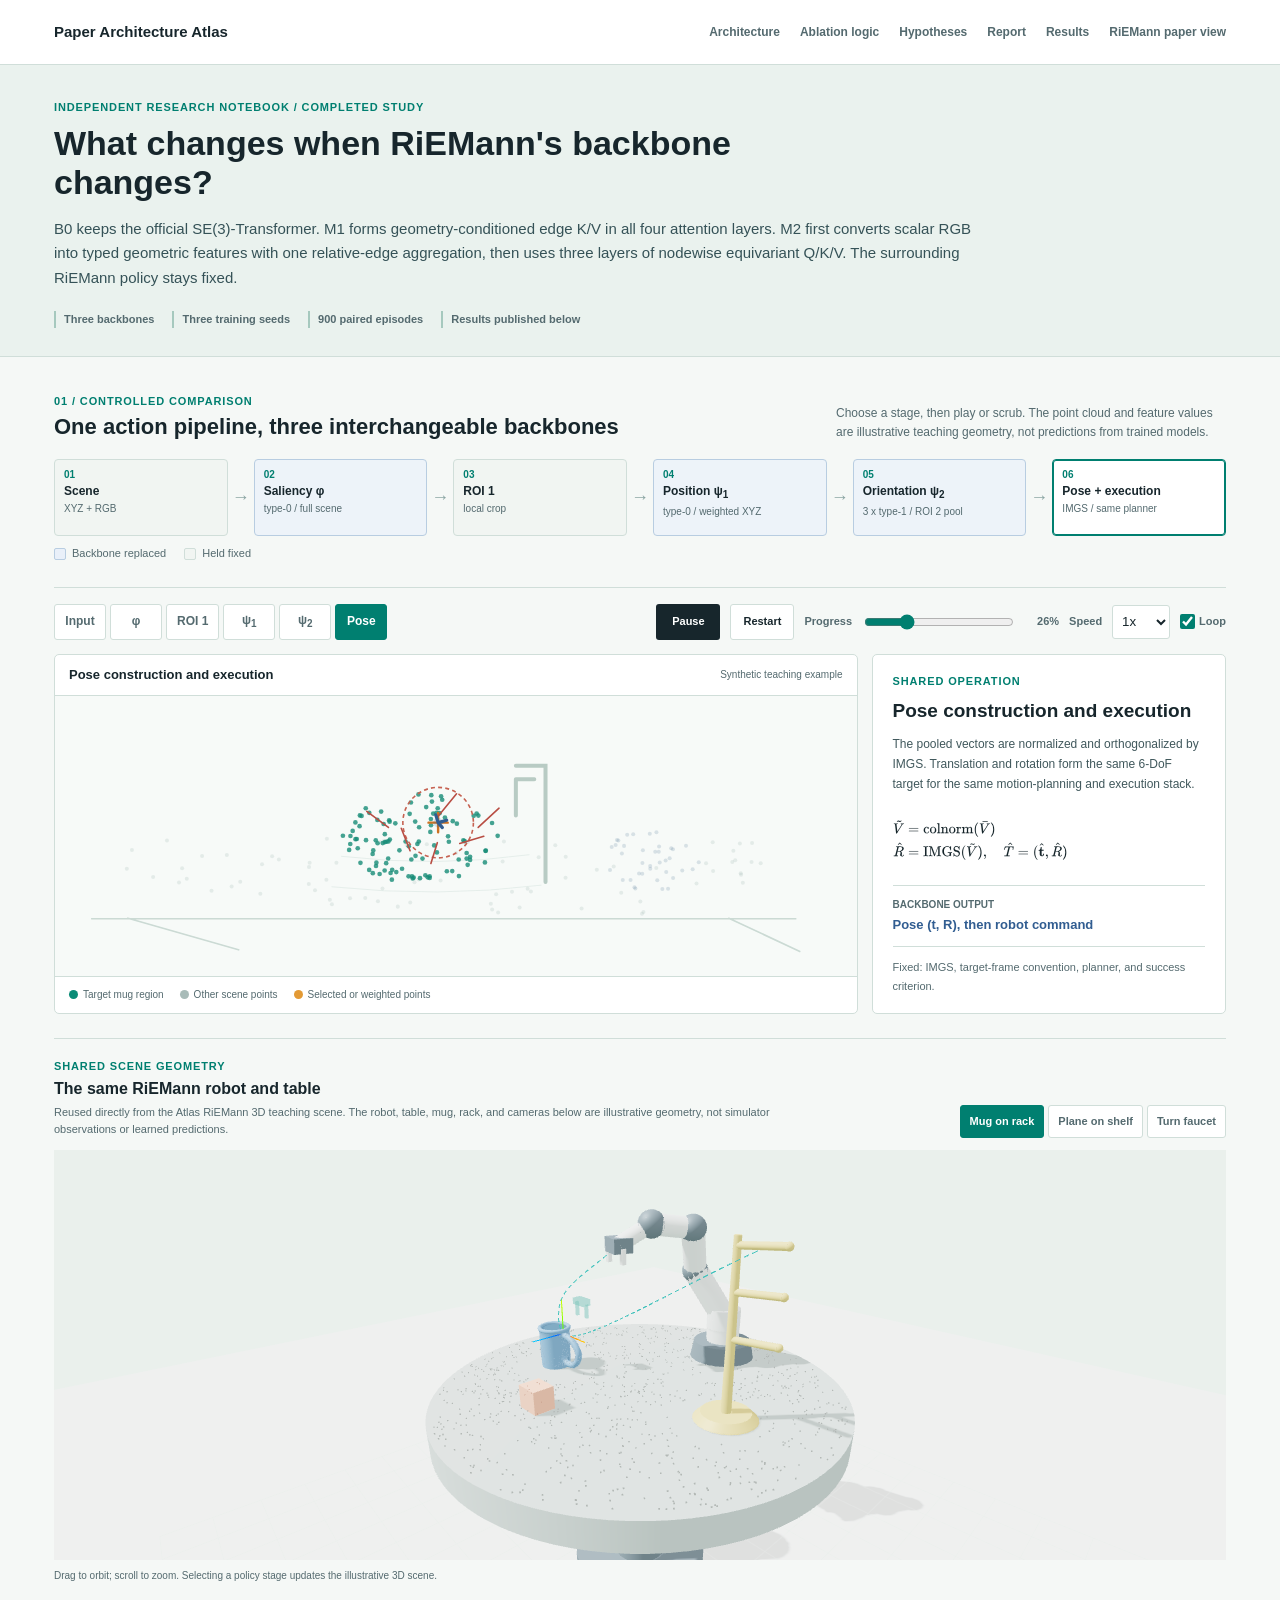
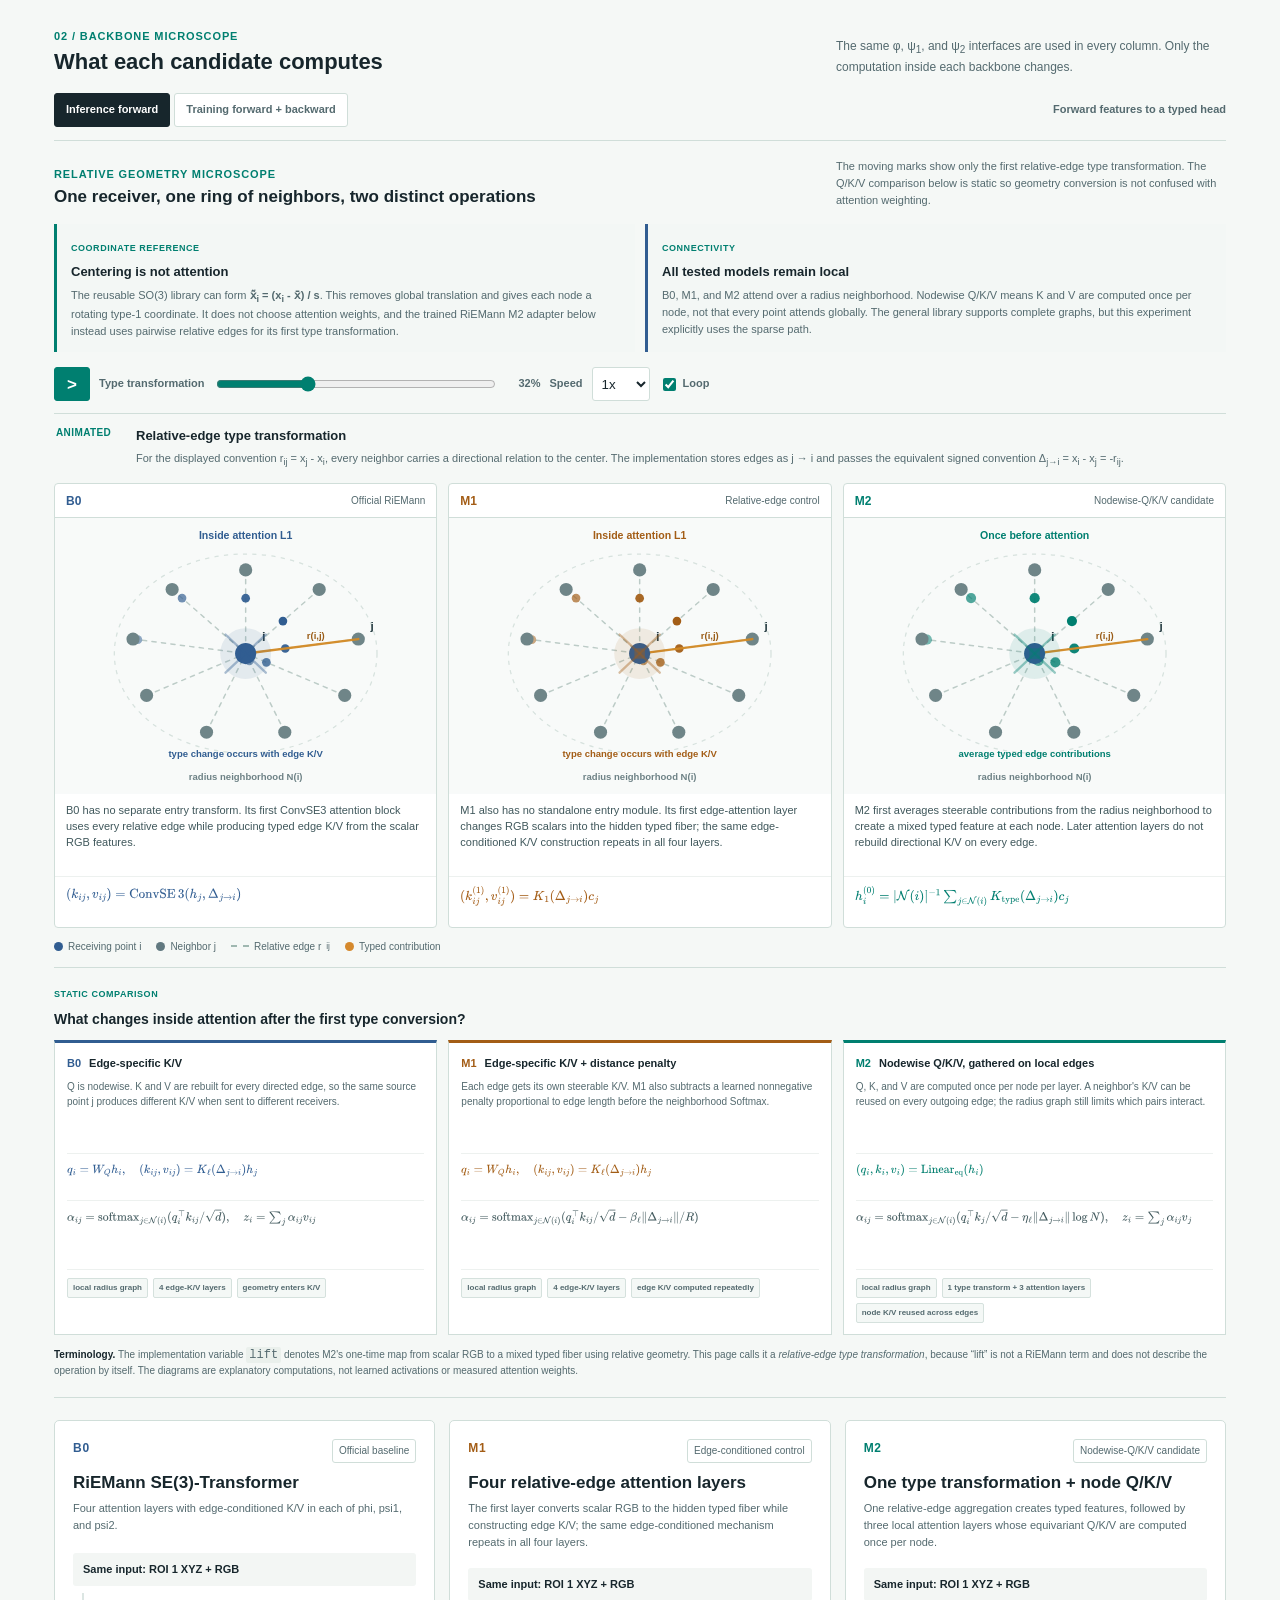
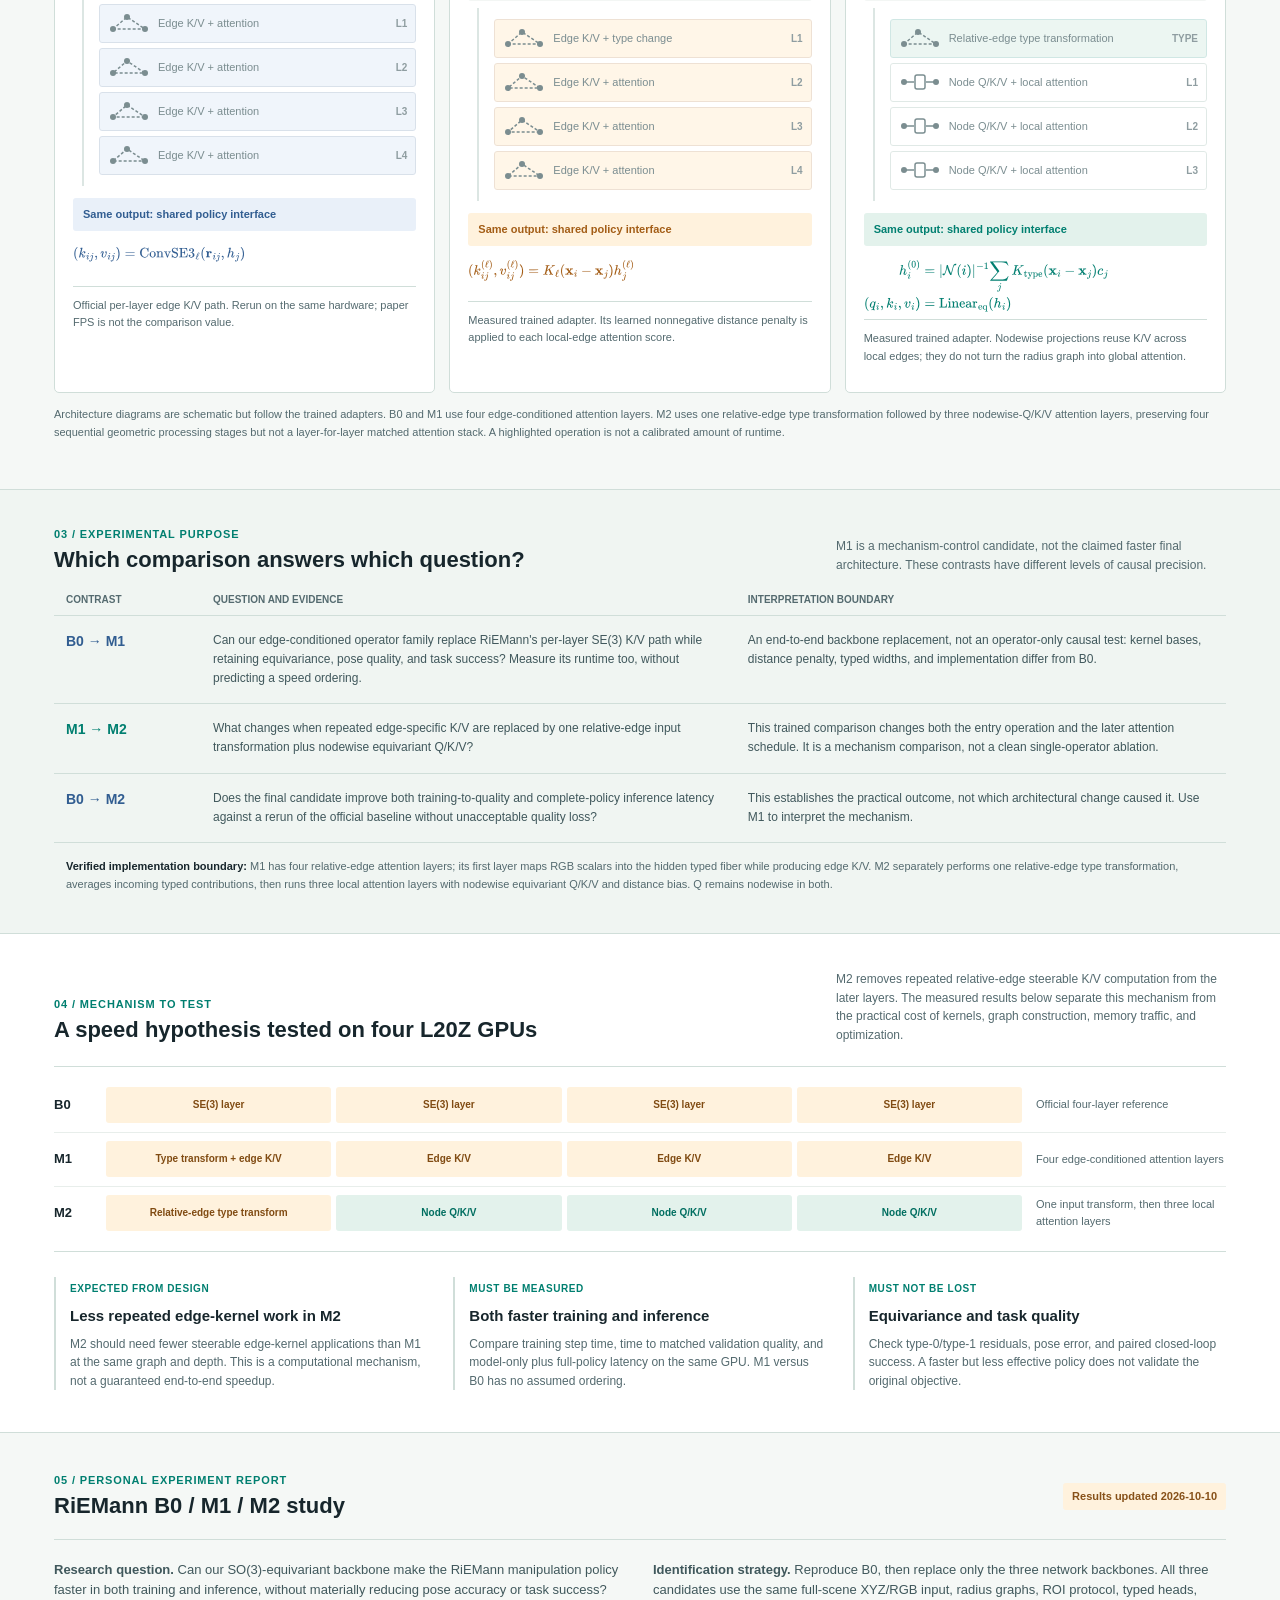
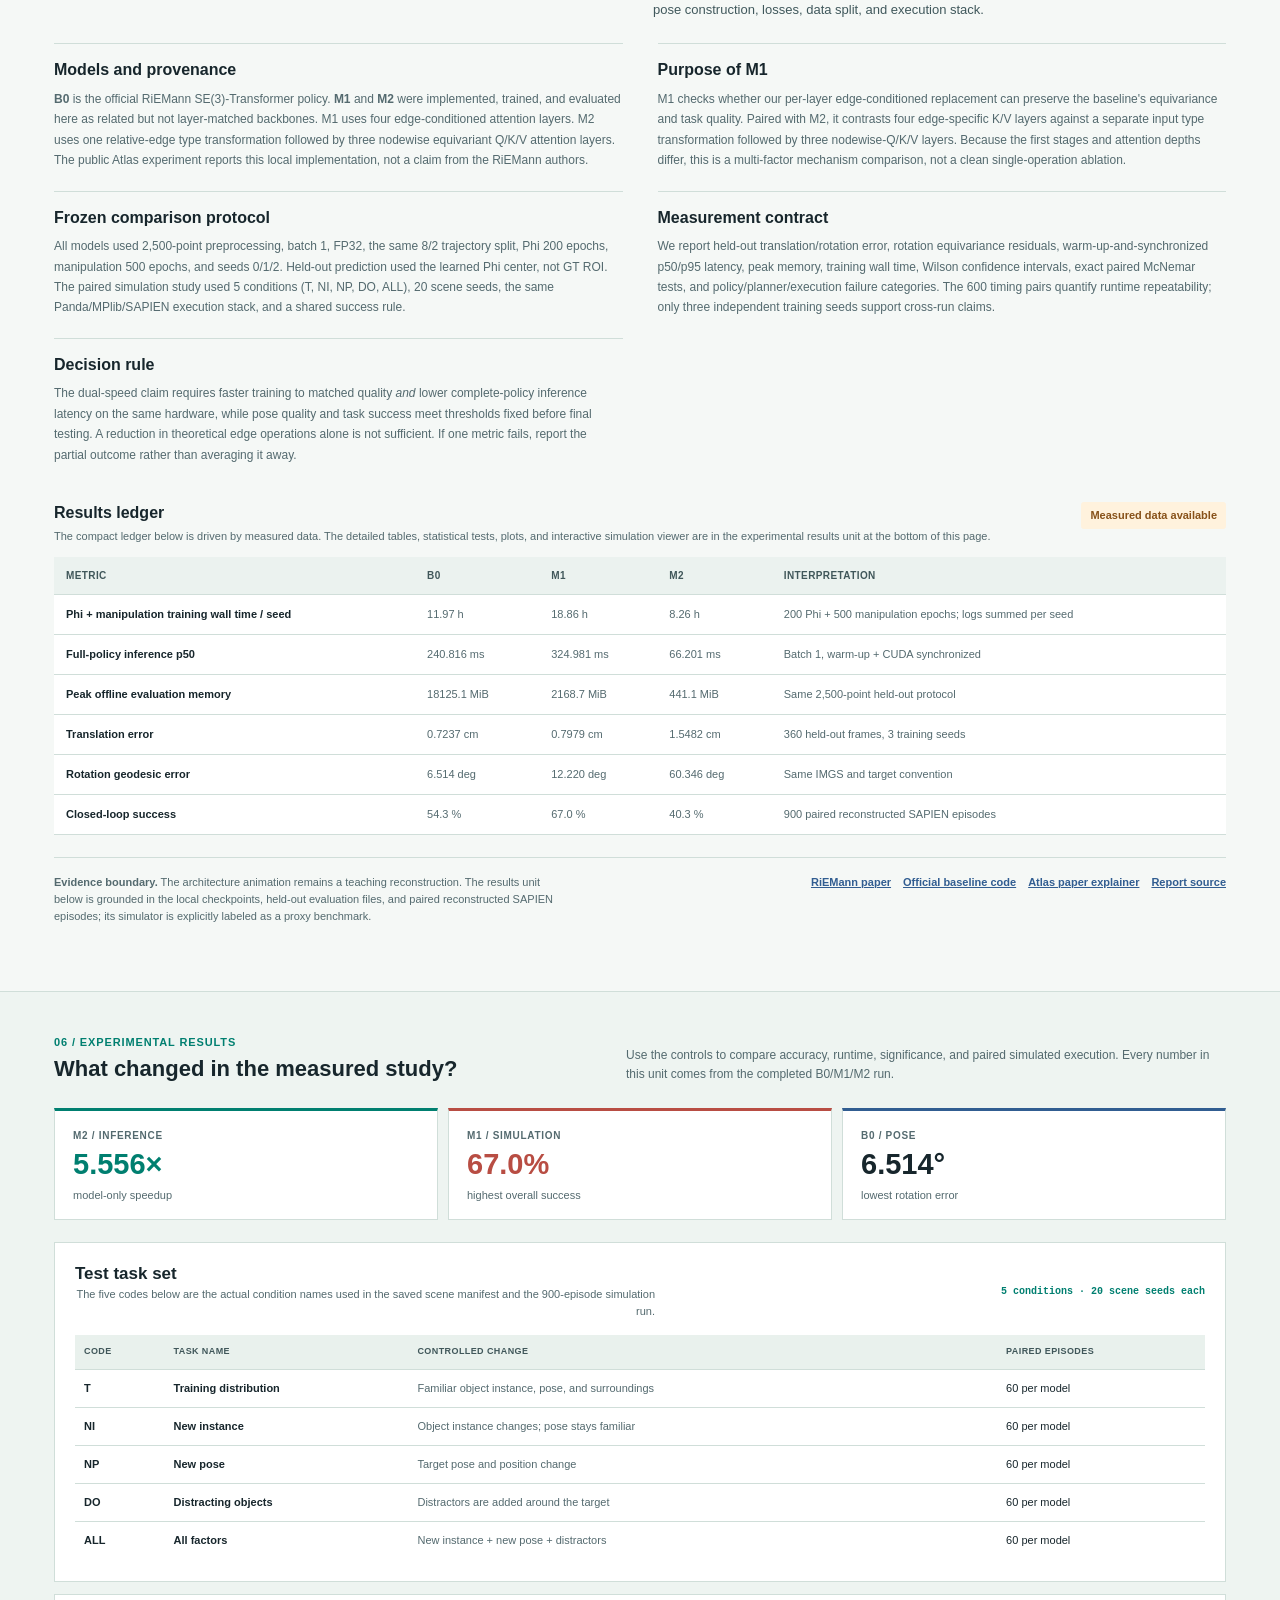
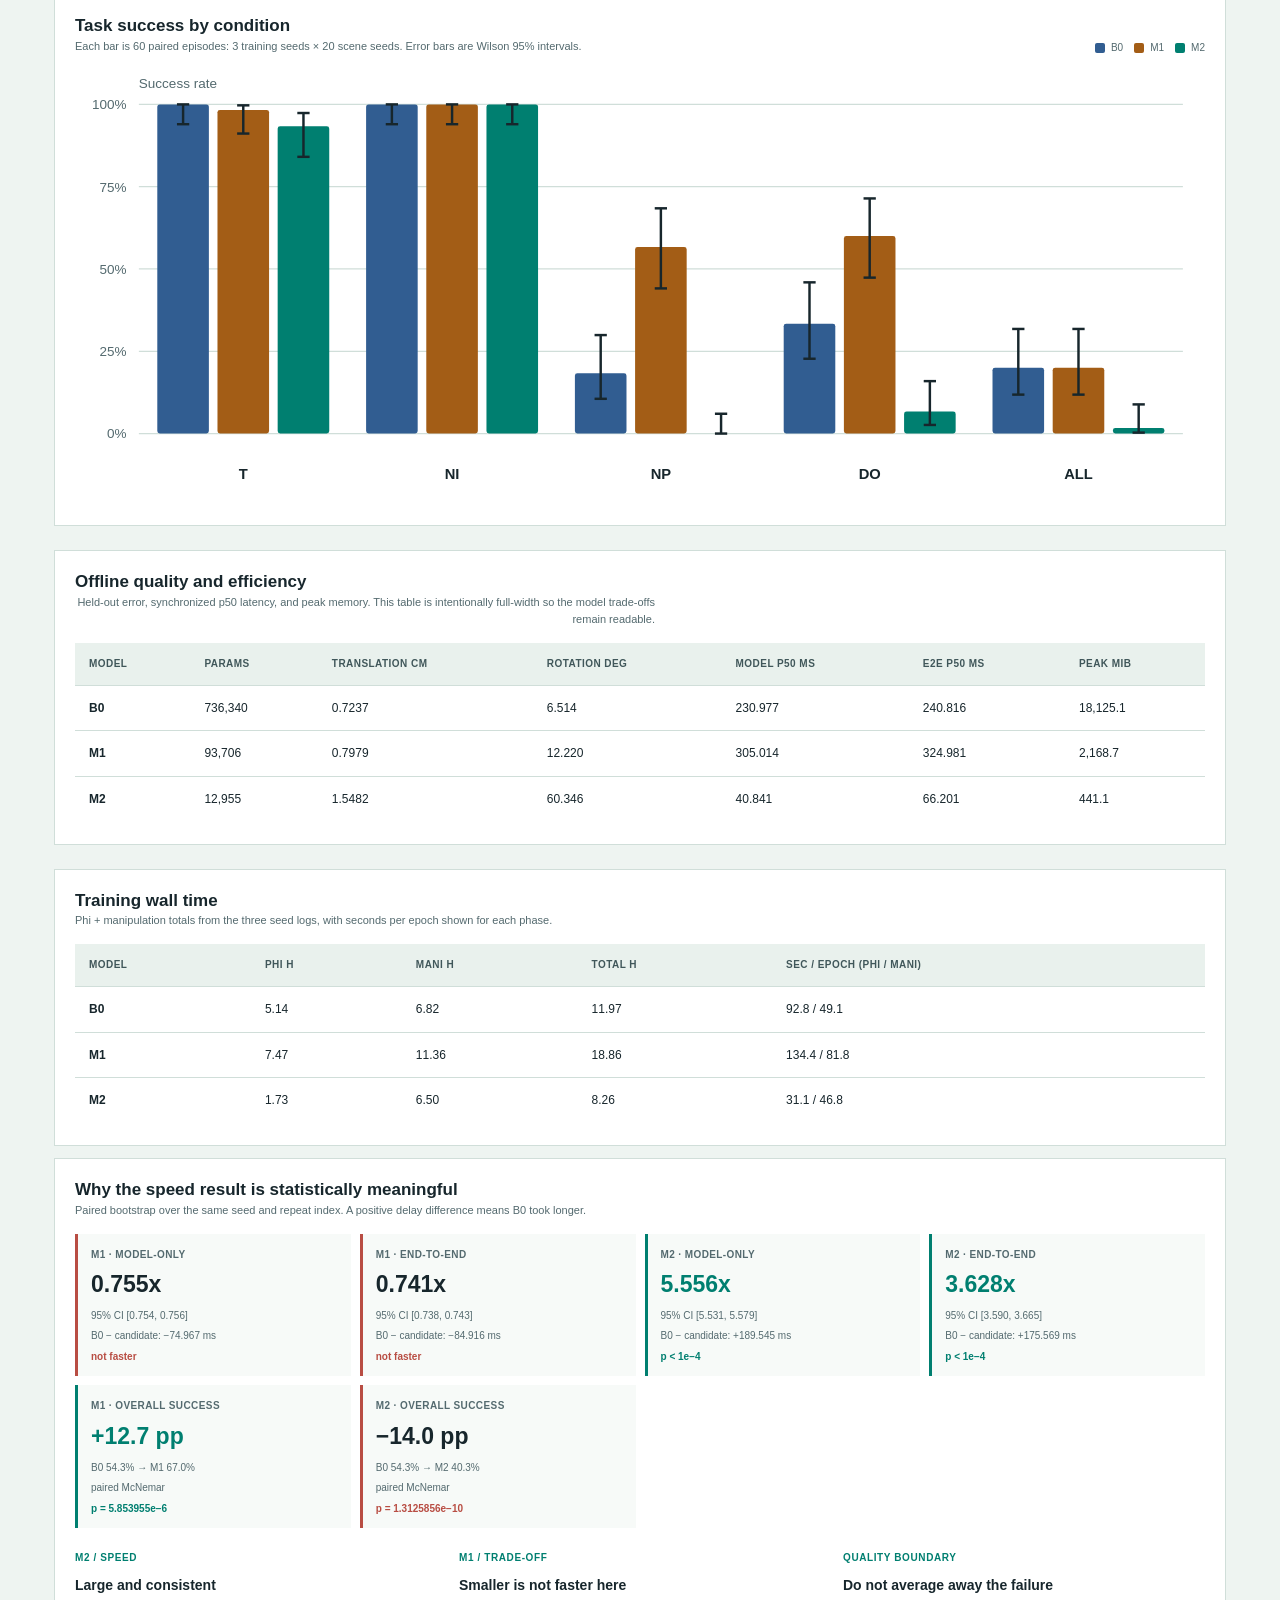
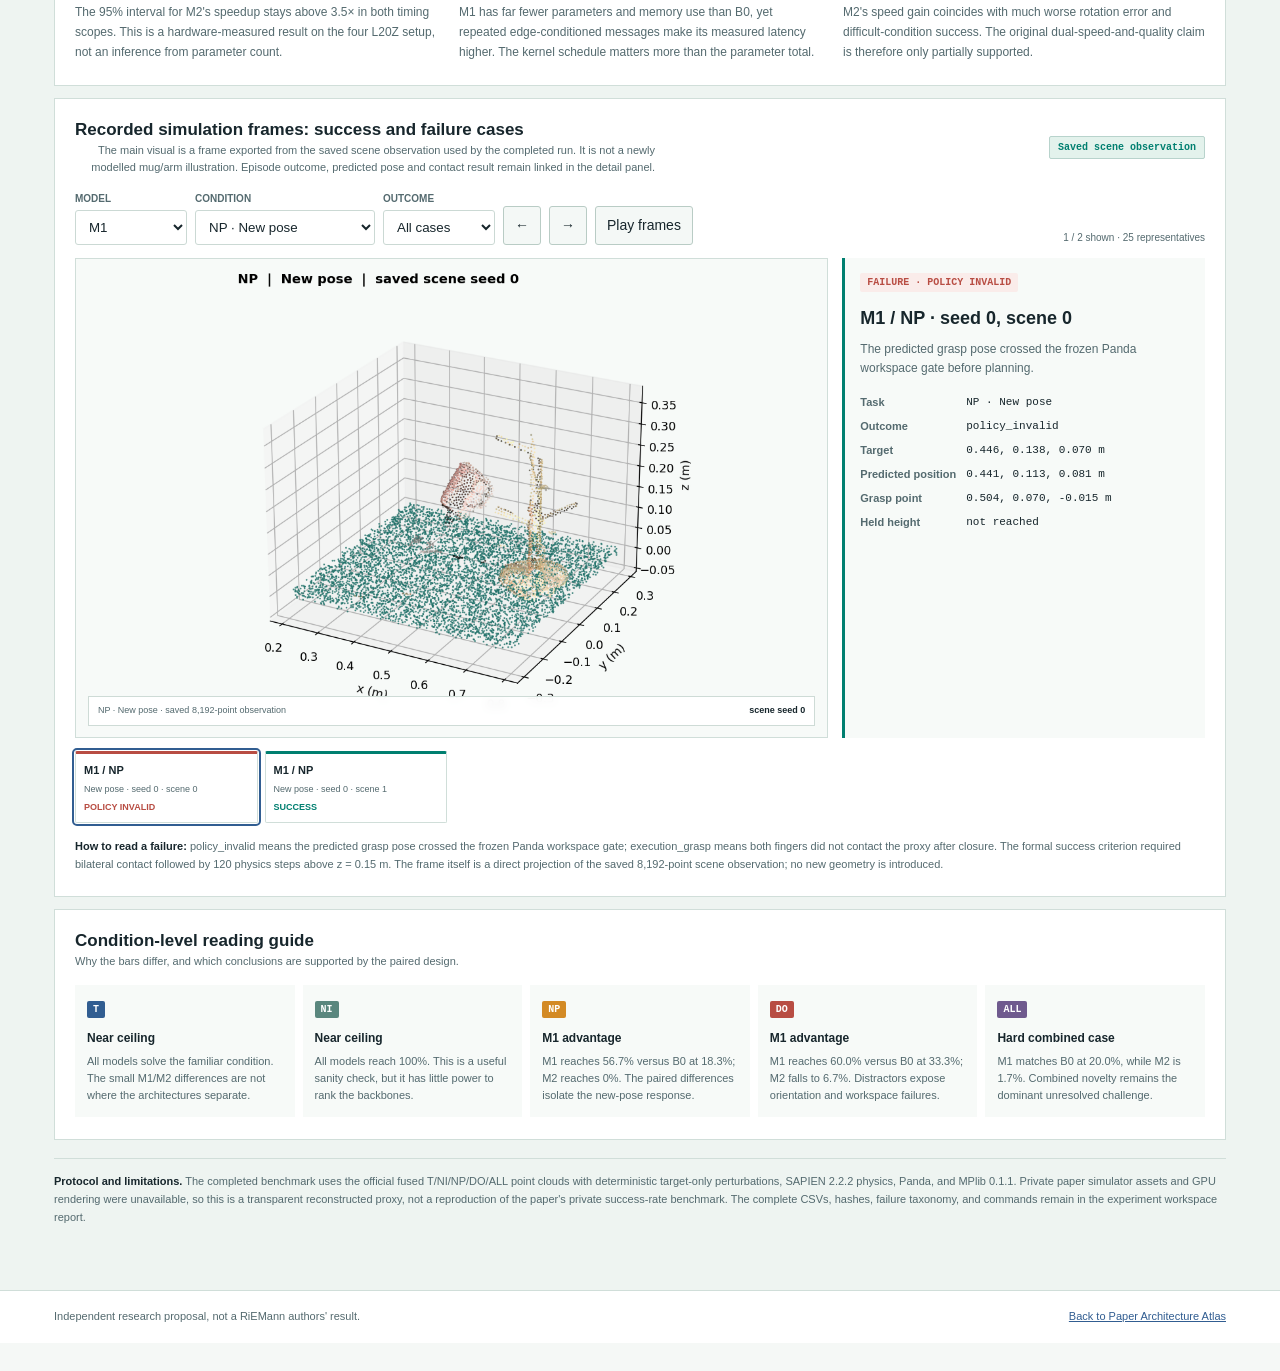
==== commit 87f31326: "Clarify relative-edge type transformation" ====
--- a/experiments/riemann-backbone-comparison/index.html
+++ b/experiments/riemann-backbone-comparison/index.html
@@ -6,14 +6,14 @@
   <meta name="description" content="An interactive research report comparing the RiEMann baseline with two proposed equivariant backbones.">
   <title>RiEMann B0 / M1 / M2 | Independent Experiment</title>
   <link rel="icon" href="../../favicon.svg" type="image/svg+xml">
-  <link rel="stylesheet" href="styles.css?v=4">
+  <link rel="stylesheet" href="styles.css?v=5">
   <script>window.MathJax = {tex: {inlineMath: [['\\(', '\\)']]}, svg: {fontCache: 'local'}, startup: {typeset: false}};</script>
   <script src="../../papers/riemann/vendor/three.min.js" defer></script>
   <script src="../../shared/riemann-scene3d.js?v=experiment-20261009" defer></script>
   <script src="../../papers/riemann/vendor/mathjax-tex-svg.min.js" defer></script>
   <script src="results.js?v=2" defer></script>
-  <script src="app.js?v=3" defer></script>
-  <script src="edge-graph.js?v=1" defer></script>
+  <script src="app.js?v=4" defer></script>
+  <script src="edge-graph.js?v=2" defer></script>
   <script src="experimental-results.js?v=2" defer></script>
 </head>
 <body>
@@ -36,7 +36,7 @@
       <div class="intro-inner">
         <div class="eyebrow">Independent research notebook / completed study</div>
         <h1 id="title">What changes when RiEMann's backbone changes?</h1>
-        <p class="lead">B0 keeps the official SE(3)-Transformer. M1 and M2 are a proposed matched pair: both start with the same relative-edge geometry lift; M1 continues to form geometry-conditioned edge K/V in every attention layer, while M2 uses nodewise equivariant linear Q/K/V thereafter. The surrounding RiEMann policy stays fixed.</p>
+        <p class="lead">B0 keeps the official SE(3)-Transformer. M1 forms geometry-conditioned edge K/V in all four attention layers. M2 first converts scalar RGB into typed geometric features with one relative-edge aggregation, then uses three layers of nodewise equivariant Q/K/V. The surrounding RiEMann policy stays fixed.</p>
         <div class="intro-meta"><span>Three backbones</span><span>Three training seeds</span><span>900 paired episodes</span><span>Results published below</span></div>
       </div>
     </section>
@@ -78,42 +78,44 @@
       <div class="section-heading backbone-heading"><div><div class="eyebrow">02 / Backbone microscope</div><h2>What each candidate computes</h2></div><p>The same &phi;, &psi;<sub>1</sub>, and &psi;<sub>2</sub> interfaces are used in every column. Only the computation inside each backbone changes.</p></div>
       <div class="mode-row"><div class="mode-buttons" role="group" aria-label="Inspect inference or training flow"><button type="button" data-mode="inference" aria-pressed="true">Inference forward</button><button type="button" data-mode="training" aria-pressed="false">Training forward + backward</button></div><span id="flow-phase" aria-live="polite">Forward features to a typed head</span></div>
       <section class="edge-microscope" aria-labelledby="edge-title">
-        <div class="edge-intro"><div><div class="eyebrow">Point graph microscope</div><h3 id="edge-title">Follow one neighborhood through all three backbones</h3></div><p>Identical points and connections in every column. The symbols show computation, not learned features or measured attention weights.</p></div>
+        <div class="edge-intro"><div><div class="eyebrow">Relative geometry microscope</div><h3 id="edge-title">One receiver, one ring of neighbors, two distinct operations</h3></div><p>The moving marks show only the first relative-edge type transformation. The Q/K/V comparison below is static so geometry conversion is not confused with attention weighting.</p></div>
+        <div class="edge-concept-notes">
+          <article><span>Coordinate reference</span><h4>Centering is not attention</h4><p>The reusable SO(3) library can form <b>x&#771;<sub>i</sub> = (x<sub>i</sub> - x&#772;) / s</b>. This removes global translation and gives each node a rotating type-1 coordinate. It does not choose attention weights, and the trained RiEMann M2 adapter below instead uses pairwise relative edges for its first type transformation.</p></article>
+          <article><span>Connectivity</span><h4>All tested models remain local</h4><p>B0, M1, and M2 attend over a radius neighborhood. Nodewise Q/K/V means K and V are computed once per node, not that every point attends globally. The general library supports complete graphs, but this experiment explicitly uses the sparse path.</p></article>
+        </div>
         <div class="edge-controls">
-          <button type="button" id="edge-prev" class="edge-icon-button" aria-label="Previous computation step" title="Previous step">&larr;</button>
           <button type="button" id="edge-play" class="edge-icon-button" aria-label="Play point graph animation" title="Play animation">&#9654;</button>
-          <button type="button" id="edge-next" class="edge-icon-button" aria-label="Next computation step" title="Next step">&rarr;</button>
-          <label for="edge-progress">Within step</label><input id="edge-progress" type="range" min="0" max="100" value="0"><output id="edge-progress-value" for="edge-progress">0%</output>
+          <label for="edge-progress">Type transformation</label><input id="edge-progress" type="range" min="0" max="100" value="0"><output id="edge-progress-value" for="edge-progress">0%</output>
           <label for="edge-speed">Speed</label><select id="edge-speed" aria-label="Point graph playback speed"><option value="0.5">0.5x</option><option value="1" selected>1x</option><option value="1.5">1.5x</option></select>
           <label class="edge-loop" for="edge-loop"><input id="edge-loop" type="checkbox" checked>Loop</label>
         </div>
-        <div class="edge-timeline" id="edge-timeline" role="group" aria-label="Computation steps"></div>
-        <div class="edge-step-heading" aria-live="polite"><span id="edge-step-count">01 / 10</span><div><strong id="edge-step-title"></strong><p id="edge-step-description"></p></div></div>
+        <div class="edge-step-heading"><span>Animated</span><div><strong>Relative-edge type transformation</strong><p>For the displayed convention r<sub>ij</sub> = x<sub>j</sub> - x<sub>i</sub>, every neighbor carries a directional relation to the center. The implementation stores edges as j &rarr; i and passes the equivalent signed convention &Delta;<sub>j&rarr;i</sub> = x<sub>i</sub> - x<sub>j</sub> = -r<sub>ij</sub>.</p></div></div>
         <div class="edge-graphs" id="edge-graphs"></div>
-        <div class="edge-legend"><span><i class="edge-legend-dot source"></i>Source point j</span><span><i class="edge-legend-dot receiver"></i>Receiving points i and i'</span><span><i class="edge-legend-line"></i>Radius-graph connection</span><span><i class="edge-legend-dot message"></i>Information moving on an edge</span></div>
-        <p class="edge-disclosure">M1 and M2 are proposed designs, not implemented RiEMann adapters. “Shared lift” means the same lift design in those two candidates, not shared trained weights or a lift shared across &phi;, &psi;<sub>1</sub>, and &psi;<sub>2</sub>. “Linear Q/K/V” means equivariant nodewise projections, not linear-time attention.</p>
+        <div class="edge-legend"><span><i class="edge-legend-dot receiver"></i>Receiving point i</span><span><i class="edge-legend-dot source"></i>Neighbor j</span><span><i class="edge-legend-line"></i>Relative edge r<sub>ij</sub></span><span><i class="edge-legend-dot message"></i>Typed contribution</span></div>
+        <div class="qkv-heading"><span>Static comparison</span><h4>What changes inside attention after the first type conversion?</h4></div>
+        <div class="qkv-comparison" id="qkv-comparison"></div>
+        <p class="edge-disclosure"><strong>Terminology.</strong> The implementation variable <code>lift</code> denotes M2's one-time map from scalar RGB to a mixed typed fiber using relative geometry. This page calls it a <em>relative-edge type transformation</em>, because “lift” is not a RiEMann term and does not describe the operation by itself. The diagrams are explanatory computations, not learned activations or measured attention weights.</p>
       </section>
       <div class="model-grid" id="model-grid"></div>
       <div class="training-flow" id="training-flow" hidden><div><b>Same demonstration supervision</b><span>Target center and orientation axes supervise the same type-0 and type-1 heads.</span></div><div><b>Same losses, reverse gradient flow</b><span>Gradients update each candidate backbone; discrete ROI selection remains a control boundary, not a gradient path.</span></div></div>
-      <p class="diagram-note">Architecture diagrams are schematic. RiEMann Appendix Table 3 reports four attention layers per network. M1 and M2 share a proposed initial lift plus four matched attention layers; neither RiEMann adapter has been implemented or measured. The current e2tsp-escnn ConvE3 projection is nodewise on centered coordinates, not this proposed relative-edge lift. A highlighted operation is not a calibrated amount of runtime.</p>
-      <div class="static-link"><a href="architecture.svg">Open the static SVG comparison</a><a href="architecture.png">Download PNG</a></div>
+      <p class="diagram-note">Architecture diagrams are schematic but follow the trained adapters. B0 and M1 use four edge-conditioned attention layers. M2 uses one relative-edge type transformation followed by three nodewise-Q/K/V attention layers, preserving four sequential geometric processing stages but not a layer-for-layer matched attention stack. A highlighted operation is not a calibrated amount of runtime.</p>
     </section>
 
     <section class="ablation-band" id="ablation" aria-labelledby="ablation-title"><div class="content">
       <div class="section-heading"><div><div class="eyebrow">03 / Experimental purpose</div><h2 id="ablation-title">Which comparison answers which question?</h2></div><p>M1 is a mechanism-control candidate, not the claimed faster final architecture. These contrasts have different levels of causal precision.</p></div>
       <div class="ablation-head" aria-hidden="true"><span>Contrast</span><span>Question and evidence</span><span>Interpretation boundary</span></div>
-      <div class="ablation-row"><strong>B0 &rarr; M1</strong><p>Can our edge-conditioned operator family replace RiEMann's per-layer SE(3) K/V path while retaining equivariance, pose quality, and task success? Measure its runtime too, without predicting a speed ordering.</p><p>An end-to-end backbone replacement, not an operator-only causal test: the new initial lift and other implementation details may differ from B0.</p></div>
-      <div class="ablation-row primary-contrast"><strong>M1 &rarr; M2</strong><p>After the <em>same</em> initial lift, are geometry-conditioned edge K/V needed again at every layer? Compare step time, inference latency, equivariance, and quality at matched convergence.</p><p>Attribute a difference to the edge-conditioning schedule only if the lift, fibers, graph, depth, attention score, heads, normalization, training, and implementation budget are matched.</p></div>
+      <div class="ablation-row"><strong>B0 &rarr; M1</strong><p>Can our edge-conditioned operator family replace RiEMann's per-layer SE(3) K/V path while retaining equivariance, pose quality, and task success? Measure its runtime too, without predicting a speed ordering.</p><p>An end-to-end backbone replacement, not an operator-only causal test: kernel bases, distance penalty, typed widths, and implementation differ from B0.</p></div>
+      <div class="ablation-row primary-contrast"><strong>M1 &rarr; M2</strong><p>What changes when repeated edge-specific K/V are replaced by one relative-edge input transformation plus nodewise equivariant Q/K/V?</p><p>This trained comparison changes both the entry operation and the later attention schedule. It is a mechanism comparison, not a clean single-operator ablation.</p></div>
       <div class="ablation-row"><strong>B0 &rarr; M2</strong><p>Does the final candidate improve both training-to-quality and complete-policy inference latency against a rerun of the official baseline without unacceptable quality loss?</p><p>This establishes the practical outcome, not which architectural change caused it. Use M1 to interpret the mechanism.</p></div>
-      <p class="ablation-footnote"><strong>Shared M1/M2 test design:</strong> one identical relative-edge lift and typed starting fiber; the same four attention-layer interfaces and all policy components. The planned switch is per-layer edge-conditioned K/V in M1 versus nodewise equivariant linear K/V in M2. Q stays nodewise in both. If this matching cannot be implemented, report M1/M2 as a multi-factor comparison rather than a clean ablation.</p>
+      <p class="ablation-footnote"><strong>Verified implementation boundary:</strong> M1 has four relative-edge attention layers; its first layer maps RGB scalars into the hidden typed fiber while producing edge K/V. M2 separately performs one relative-edge type transformation, averages incoming typed contributions, then runs three local attention layers with nodewise equivariant Q/K/V and distance bias. Q remains nodewise in both.</p>
     </div></section>
 
     <section class="hypotheses-band" id="hypotheses" aria-labelledby="hypotheses-title"><div class="content">
       <div class="section-heading"><div><div class="eyebrow">04 / Mechanism to test</div><h2 id="hypotheses-title">A speed hypothesis tested on four L20Z GPUs</h2></div><p>M2 removes repeated relative-edge steerable K/V computation from the later layers. The measured results below separate this mechanism from the practical cost of kernels, graph construction, memory traffic, and optimization.</p></div>
       <div class="work-pattern" aria-label="Schematic placement of edge-conditioned operations">
         <div class="work-row"><b>B0</b><div class="work-slots"><span class="edge-slot">SE(3) layer</span><span class="edge-slot">SE(3) layer</span><span class="edge-slot">SE(3) layer</span><span class="edge-slot">SE(3) layer</span></div><small>Official four-layer reference</small></div>
-        <div class="work-row"><b>M1</b><div class="work-slots"><span class="edge-slot">Shared lift</span><span class="edge-slot">Edge K/V</span><span class="edge-slot">Edge K/V</span><span class="edge-slot">Edge K/V</span><span class="edge-slot">Edge K/V</span></div><small>Same lift; edge K/V every layer</small></div>
-        <div class="work-row"><b>M2</b><div class="work-slots"><span class="edge-slot">Shared lift</span><span class="linear-slot">Linear K/V</span><span class="linear-slot">Linear K/V</span><span class="linear-slot">Linear K/V</span><span class="linear-slot">Linear K/V</span></div><small>Same lift; nodewise K/V thereafter</small></div>
+        <div class="work-row"><b>M1</b><div class="work-slots"><span class="edge-slot">Type transform + edge K/V</span><span class="edge-slot">Edge K/V</span><span class="edge-slot">Edge K/V</span><span class="edge-slot">Edge K/V</span></div><small>Four edge-conditioned attention layers</small></div>
+        <div class="work-row"><b>M2</b><div class="work-slots"><span class="edge-slot">Relative-edge type transform</span><span class="linear-slot">Node Q/K/V</span><span class="linear-slot">Node Q/K/V</span><span class="linear-slot">Node Q/K/V</span></div><small>One input transform, then three local attention layers</small></div>
       </div>
       <div class="hypothesis-grid"><div><span class="hypothesis-label">Expected from design</span><h3>Less repeated edge-kernel work in M2</h3><p>M2 should need fewer steerable edge-kernel applications than M1 at the same graph and depth. This is a computational mechanism, not a guaranteed end-to-end speedup.</p></div><div><span class="hypothesis-label">Must be measured</span><h3>Both faster training and inference</h3><p>Compare training step time, time to matched validation quality, and model-only plus full-policy latency on the same GPU. M1 versus B0 has no assumed ordering.</p></div><div><span class="hypothesis-label">Must not be lost</span><h3>Equivariance and task quality</h3><p>Check type-0/type-1 residuals, pose error, and paired closed-loop success. A faster but less effective policy does not validate the original objective.</p></div></div>
     </div></section>
@@ -122,8 +124,8 @@
       <div class="section-heading"><div><div class="eyebrow">05 / Personal experiment report</div><h2 id="report-title">RiEMann B0 / M1 / M2 study</h2></div><span class="status measured" id="report-status">Measured / complete</span></div>
       <div class="report-lead"><p><strong>Research question.</strong> Can our SO(3)-equivariant backbone make the RiEMann manipulation policy faster in both training and inference, without materially reducing pose accuracy or task success?</p><p><strong>Identification strategy.</strong> Reproduce B0, then replace only the three network backbones. All three candidates use the same full-scene XYZ/RGB input, radius graphs, ROI protocol, typed heads, pose construction, losses, data split, and execution stack.</p></div>
       <div class="report-sections">
-        <section><h3>Models and provenance</h3><p><b>B0</b> is the official RiEMann SE(3)-Transformer policy. <b>M1</b> and <b>M2</b> were implemented, trained, and evaluated here as matched proposed backbones: both use a relative-edge lift; M1 retains edge-conditioned K/V in every attention layer, while M2 uses nodewise equivariant linear Q/K/V after the lift. The public Atlas experiment is a report of this local implementation, not a claim from the RiEMann authors.</p></section>
-        <section><h3>Purpose of M1</h3><p>M1 checks whether our per-layer edge-conditioned replacement can preserve the baseline's equivariance and task quality. More importantly, paired with M2 it tests whether repeated directional edge conditioning earns its extra cost after both start from the same typed features. B0 versus M1 is a practical architecture comparison; M1 versus M2 is a schedule ablation only after their shared components are matched and verified.</p></section>
+        <section><h3>Models and provenance</h3><p><b>B0</b> is the official RiEMann SE(3)-Transformer policy. <b>M1</b> and <b>M2</b> were implemented, trained, and evaluated here as related but not layer-matched backbones. M1 uses four edge-conditioned attention layers. M2 uses one relative-edge type transformation followed by three nodewise equivariant Q/K/V attention layers. The public Atlas experiment reports this local implementation, not a claim from the RiEMann authors.</p></section>
+        <section><h3>Purpose of M1</h3><p>M1 checks whether our per-layer edge-conditioned replacement can preserve the baseline's equivariance and task quality. Paired with M2, it contrasts four edge-specific K/V layers against a separate input type transformation followed by three nodewise-Q/K/V layers. Because the first stages and attention depths differ, this is a multi-factor mechanism comparison, not a clean single-operation ablation.</p></section>
         <section><h3>Frozen comparison protocol</h3><p>All models used 2,500-point preprocessing, batch 1, FP32, the same 8/2 trajectory split, Phi 200 epochs, manipulation 500 epochs, and seeds 0/1/2. Held-out prediction used the learned Phi center, not GT ROI. The paired simulation study used 5 conditions (T, NI, NP, DO, ALL), 20 scene seeds, the same Panda/MPlib/SAPIEN execution stack, and a shared success rule.</p></section>
         <section><h3>Measurement contract</h3><p>We report held-out translation/rotation error, rotation equivariance residuals, warm-up-and-synchronized p50/p95 latency, peak memory, training wall time, Wilson confidence intervals, exact paired McNemar tests, and policy/planner/execution failure categories. The 600 timing pairs quantify runtime repeatability; only three independent training seeds support cross-run claims.</p></section>
         <section><h3>Decision rule</h3><p>The dual-speed claim requires faster training to matched quality <em>and</em> lower complete-policy inference latency on the same hardware, while pose quality and task success meet thresholds fixed before final testing. A reduction in theoretical edge operations alone is not sufficient. If one metric fails, report the partial outcome rather than averaging it away.</p></section>
--- a/experiments/riemann-backbone-comparison/styles.css
+++ b/experiments/riemann-backbone-comparison/styles.css
@@ -92,6 +92,12 @@
 .edge-intro{display:flex;justify-content:space-between;align-items:end;gap:18px}
 .edge-intro h3{font-size:17px;margin:3px 0 0}
 .edge-intro p{font-size:11px;color:var(--muted);max-width:390px;margin:0}
+.edge-concept-notes{display:grid;grid-template-columns:1fr 1fr;gap:10px;margin:15px 0 0}
+.edge-concept-notes article{border-left:3px solid var(--teal);background:#f3f7f5;padding:12px 14px}
+.edge-concept-notes article+article{border-left-color:var(--blue)}
+.edge-concept-notes span,.qkv-heading span{font-size:9px;font-weight:800;text-transform:uppercase;letter-spacing:.06em;color:var(--teal)}
+.edge-concept-notes h4{font-size:13px;margin:5px 0 4px}
+.edge-concept-notes p{font-size:11px;line-height:1.55;color:var(--muted);margin:0}
 .edge-controls{display:flex;align-items:center;gap:9px;flex-wrap:wrap;margin:15px 0 12px;font-size:11px;font-weight:700;color:var(--muted)}
 .edge-controls label{white-space:nowrap}
 .edge-icon-button{height:34px;width:36px;flex:none;border:1px solid var(--line);border-radius:3px;background:#fff;color:var(--ink);font-size:17px;font-weight:700;line-height:1}
@@ -102,14 +108,10 @@
 #edge-speed{height:34px;border:1px solid var(--line);border-radius:3px;background:#fff;color:var(--ink);padding:0 5px}
 .edge-loop{display:flex;align-items:center;gap:4px}
 .edge-loop input{accent-color:var(--teal)}
-.edge-timeline{display:grid;grid-template-columns:repeat(10,minmax(0,1fr));gap:3px;margin-bottom:12px}
-.edge-timeline button{min-width:0;min-height:40px;padding:4px 2px;border:1px solid var(--line);border-radius:3px;background:#fff;color:var(--muted);font-size:10px;font-weight:700;line-height:1.15;text-align:center}
-.edge-timeline button span{display:block;font-size:9px;color:var(--teal);margin-bottom:3px}
-.edge-timeline button[aria-current="step"]{border-color:var(--teal);background:var(--teal-soft);color:var(--ink);box-shadow:inset 0 0 0 1px var(--teal)}
 .edge-step-heading{display:grid;grid-template-columns:68px minmax(0,1fr);gap:12px;align-items:start;border-top:1px solid var(--line);padding:11px 2px 13px}
-#edge-step-count{color:var(--teal);font-size:11px;font-weight:800;font-variant-numeric:tabular-nums}
-#edge-step-title{font-size:13px}
-#edge-step-description{font-size:11px;line-height:1.5;color:var(--muted);margin:3px 0 0}
+.edge-step-heading>span{color:var(--teal);font-size:10px;font-weight:800;text-transform:uppercase;letter-spacing:.04em}
+.edge-step-heading strong{font-size:13px}
+.edge-step-heading p{font-size:11px;line-height:1.5;color:var(--muted);margin:3px 0 0}
 .edge-graphs{display:grid;grid-template-columns:repeat(3,minmax(0,1fr));gap:11px}
 .edge-graph-panel{min-width:0;border:1px solid var(--line);border-radius:4px;background:#fff;overflow:hidden;--graph-color:var(--blue)}
 .edge-graph-panel[data-graph-model="M1"]{--graph-color:var(--amber)}
@@ -117,8 +119,8 @@
 .edge-graph-head{display:flex;align-items:center;justify-content:space-between;gap:5px;padding:8px 11px 7px;border-bottom:1px solid var(--line)}
 .edge-graph-head strong{font-size:12px;color:var(--graph-color)}
 .edge-graph-head span{font-size:10px;color:var(--muted)}
-.edge-graph-svg{display:block;width:100%;aspect-ratio:330/230;background:#f8faf9}
-.edge-graph-caption{padding:9px 11px 3px;color:#40585c;font-size:11px;line-height:1.45;min-height:59px}
+.edge-graph-svg{display:block;width:100%;aspect-ratio:360/260;background:#f8faf9}
+.edge-graph-caption{padding:9px 11px 3px;color:#40585c;font-size:11px;line-height:1.45;min-height:82px}
 .edge-graph-math{border-top:1px solid #edf1ef;min-height:51px;padding:9px 11px;font-size:11px;color:var(--graph-color);overflow-x:auto}
 .edge-graph-math mjx-container{margin:0!important}
 .edge-legend{display:flex;gap:15px;flex-wrap:wrap;margin:11px 0 7px;font-size:10px;color:var(--muted)}
@@ -128,7 +130,23 @@
 .edge-legend-dot.receiver{background:#315d91}
 .edge-legend-dot.message{background:#d5892d}
 .edge-legend-line{display:inline-block;width:18px;border-top:2px dashed #9fb7b0}
-.edge-disclosure{font-size:10px;color:var(--muted);margin:0;line-height:1.55}
+.qkv-heading{border-top:1px solid var(--line);padding-top:14px;margin:13px 0 9px}
+.qkv-heading h4{font-size:14px;margin:5px 0 0}
+.qkv-comparison{display:grid;grid-template-columns:repeat(3,minmax(0,1fr));gap:11px}
+.qkv-card{min-width:0;border:1px solid var(--line);border-top:3px solid var(--graph-color);background:#fff;padding:12px 12px 11px;--graph-color:var(--blue)}
+.qkv-card[data-graph-model="M1"]{--graph-color:var(--amber)}
+.qkv-card[data-graph-model="M2"]{--graph-color:var(--teal)}
+.qkv-card-head{display:flex;align-items:start;gap:8px;margin-bottom:7px}
+.qkv-card-head strong{color:var(--graph-color);font-size:11px}
+.qkv-card-head span{font-size:11px;font-weight:800;color:var(--ink)}
+.qkv-card>p{min-height:65px;font-size:10px;line-height:1.55;color:var(--muted);margin:0 0 9px}
+.qkv-formula{min-height:47px;border-top:1px solid #edf1ef;padding:8px 0 4px;color:var(--graph-color);font-size:10px;overflow-x:auto}
+.qkv-formula.score{min-height:69px;color:#40585c}
+.qkv-formula mjx-container{margin:0!important}
+.qkv-facts{display:flex;flex-wrap:wrap;gap:5px;border-top:1px solid #edf1ef;padding-top:8px}
+.qkv-facts span{border:1px solid #d5e1dd;background:#f4f8f6;color:var(--muted);padding:3px 5px;border-radius:2px;font-size:8px;font-weight:750}
+.edge-disclosure{font-size:10px;color:var(--muted);margin:12px 0 0;line-height:1.6}
+.edge-disclosure strong{color:var(--ink)}
 .model-grid{display:grid;grid-template-columns:repeat(3,minmax(0,1fr));gap:14px}
 .model-card{position:relative;overflow:hidden;background:var(--white);border:1px solid var(--line);border-radius:5px;min-width:0;padding:18px 18px 15px}
 .model-card[data-model="B0"]{--model:#315d91;--model-soft:#e9f0f9}
@@ -312,9 +330,9 @@
 footer{background:#fff;border-top:1px solid var(--line)}
 .footer-inner{padding:17px 24px;display:flex;justify-content:space-between;gap:15px;font-size:11px;color:var(--muted)}
 @media(max-width:980px){.pipeline{overflow-x:auto;padding-bottom:5px}.pipe-segment{flex:0 0 132px}.model-grid{gap:9px}.model-card{padding:13px}.work-row{grid-template-columns:38px minmax(0,1fr)}.work-row small{grid-column:2;margin-top:-7px;margin-bottom:5px}}
-@media(max-width:980px){.edge-timeline{display:flex;overflow-x:auto;padding-bottom:5px}.edge-timeline button{flex:0 0 90px}.edge-graphs{gap:7px}.edge-graph-caption{min-height:88px}}
+@media(max-width:980px){.edge-graphs,.qkv-comparison{gap:7px}.edge-graph-caption{min-height:95px}}
 @media(max-width:760px){.header-inner{padding:12px 15px;align-items:start;flex-direction:column;gap:8px}nav{gap:14px}.intro-inner{padding:25px 15px}.intro h1{font-size:28px}.comparison,.ablation-band .content,.hypotheses-band .content,.report{padding:28px 15px}.section-heading{display:block}.section-heading p{max-width:none;margin-top:10px}.scene-grid{grid-template-columns:1fr}#scene{aspect-ratio:500/250}.stage-detail{min-height:195px}.robot-heading{display:block}.task-buttons{margin-top:12px}#robot-scene{height:300px}.model-grid{grid-template-columns:1fr}.model-sub,.model-caution,.model-equation{min-height:0}.ablation-head{display:none}.ablation-row{grid-template-columns:1fr;gap:6px;padding:15px 0}.ablation-row p+p{color:var(--muted)}.ablation-footnote{padding-left:0;padding-right:0}.hypothesis-grid,.training-flow{grid-template-columns:1fr;gap:15px}.report-lead,.report-sections{grid-template-columns:1fr;gap:4px}.report-footer{display:block}.footer-inner{display:block;padding:15px}.footer-inner a{display:block;margin-top:6px}}
-@media(max-width:760px){.edge-intro{display:block}.edge-intro p{margin-top:7px;max-width:none}.edge-graphs{grid-template-columns:1fr;gap:9px}.edge-graph-svg{aspect-ratio:330/205}.edge-graph-caption{min-height:0;padding-bottom:9px}.edge-graph-math{min-height:0}.edge-step-heading{grid-template-columns:55px minmax(0,1fr)}}
+@media(max-width:760px){.edge-intro{display:block}.edge-intro p{margin-top:7px;max-width:none}.edge-concept-notes,.edge-graphs,.qkv-comparison{grid-template-columns:1fr;gap:9px}.edge-graph-svg{aspect-ratio:360/260}.edge-graph-caption,.qkv-card>p{min-height:0;padding-bottom:9px}.edge-graph-math{min-height:0}.qkv-formula{font-size:8px}.edge-step-heading{grid-template-columns:62px minmax(0,1fr)}}
 @media(max-width:440px){.intro h1{font-size:25px}.stage-buttons{width:100%}.stage-buttons button{flex:1;min-width:42px;padding:0 5px}.playback{width:100%;flex-wrap:wrap}.playback input[type=range]{flex:1;min-width:70px}.scene-top,.scene-bottom{padding:8px 10px}.results-head{display:block}.pending-mark{display:inline-block;margin-top:10px}.work-slots span{font-size:9px;padding:8px 1px}}
 @media(prefers-reduced-motion:reduce){html{scroll-behavior:auto}.operator,.pipe-segment{transition:none}#simulation-frame.frame-arrive{animation:none}}
 @media(max-width:760px){.experimental-results .content{padding:28px 15px}.result-callout-grid,.result-two-column,.interpretation-grid{grid-template-columns:1fr}.result-panel{padding:16px 13px}.result-panel-heading{display:block}.result-panel-heading p{text-align:left;margin-top:7px}.task-count{display:inline-block;margin-top:8px}.significance-grid{grid-template-columns:repeat(2,minmax(0,1fr))}.condition-reading{grid-template-columns:1fr 1fr}.simulation-grid{grid-template-columns:1fr}.simulation-frame-wrap,#simulation-frame{min-height:300px}.simulation-detail{min-height:0}.case-gallery{grid-template-columns:repeat(3,minmax(0,1fr))}}
